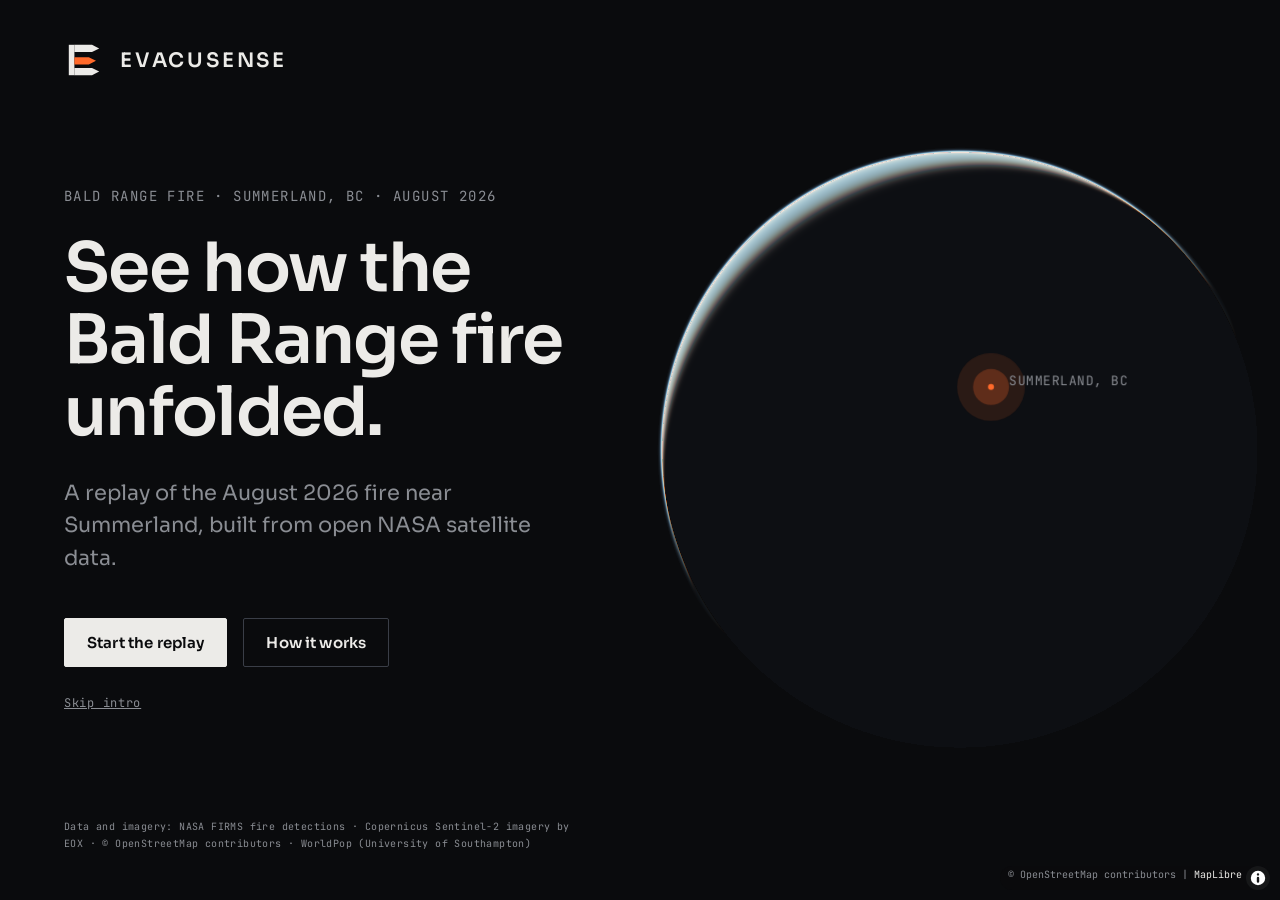
==== web/index.html @ 20f94272 "Residents range, key moments, briefing callout; briefings know the evacuation order - 03_analysis.py" ====
<!DOCTYPE html>
<html lang="en">
<head>
  <meta charset="utf-8">
  <meta name="viewport" content="width=device-width, initial-scale=1">
  <title>Evacusense: Summerland wildfire replay</title>
  <link rel="icon" type="image/svg+xml" href="img/evacusense-icon.svg">
  <meta name="theme-color" content="#0a0b0d">
  <link rel="stylesheet" href="vendor/maplibre-gl.css">
  <link rel="stylesheet" href="evacusense-theme.css">   <!-- design handoff (tokens + components) -->
  <link rel="stylesheet" href="style.css">              <!-- app layout and behaviour on top of it -->
</head>
<body class="loading landing">
  <div id="map" class="es-map"></div>

  <!-- Loading screen: shown until the map and the data are ready -->
  <div id="loading" role="status">
    <img src="img/evacusense-icon.svg" alt="" width="48" height="48">
    <p id="loading-text">Loading map and data&hellip;</p>
  </div>

  <!-- Landing: shown until you press Start or Skip intro. The globe is the map itself, on the right. -->
  <section id="landing">
    <div class="es-brand"><img src="img/evacusense-icon.svg" alt="" width="40" height="40"><span>EVACUSENSE</span></div>
    <div class="es-copy">
      <p class="es-eyebrow">Bald Range fire &middot; Summerland, BC &middot; August 2026</p>
      <h1 class="es-title">See how the Bald Range fire unfolded.</h1>
      <p class="es-lede">A replay of the August 2026 fire near Summerland, built from open NASA satellite data.</p>
      <div class="es-actions">
        <button id="start" class="es-btn" type="button" disabled>Start the replay</button>
        <button id="how-btn" class="es-btn es-btn--secondary" type="button">How it works</button>
      </div>
      <a href="#" id="skip" class="es-skip">Skip intro</a>
    </div>
    <p id="credits" class="es-credits">Data and imagery: NASA FIRMS fire detections &middot; Copernicus Sentinel-2 imagery by EOX &middot;
      &copy; OpenStreetMap contributors &middot; WorldPop (University of Southampton)</p>
  </section>

  <!-- How it works: opened from the landing page -->
  <div id="how" hidden>
    <div class="how-card es-panel" role="dialog" aria-modal="true" aria-labelledby="how-title">
      <h2 id="how-title">How it works</h2>
      <p class="es-body">Evacusense lays real satellite fire detections over the real road network, step by step (every 3 hours), and
        estimates which roads and how many residents were likely cut off from every exit.</p>
      <h3 class="es-label">Data</h3>
      <ul class="es-body">
        <li>Fire detections: NASA FIRMS (VIIRS and MODIS satellites)</li>
        <li>Satellite imagery: Copernicus Sentinel-2 cloudless, from EOX (2025 version, so it shows the land before the fire)</li>
        <li>Roads and places: OpenStreetMap</li>
        <li>Population: WorldPop 100 m grid (2025 estimate, modelled, not a census)</li>
        <li>Briefings: written by an AI model from the numbers above</li>
      </ul>
      <h3 class="es-label">How well it matches</h3>
      <p class="es-body">Checked against the official BC Wildfire Service fire perimeter: <strong>97%</strong> of detections fall inside it, and
        <strong>87%</strong> of its area has a detection within 1 km. Road closures and drive times are <em>not</em> validated.</p>
      <h3 class="es-label">Limits</h3>
      <ul class="es-body">
        <li>Satellites only see fire when they pass overhead, hours apart.</li>
        <li>&ldquo;Likely affected&rdquo; means within 100 m of a detection. It is not an official closure list.</li>
        <li>Drive times are estimated minimums (free-flow, no congestion) from sample points.</li>
        <li>The official Highway 97 closure was longer than what the map marks. No detections were found near Peachland.</li>
        <li>The AI briefings have not been reviewed by native speakers.</li>
      </ul>
      <p class="es-disclaimer"><strong>Not official guidance.</strong> This is an illustrative planning tool built from public data.
        For real evacuations follow BC Wildfire Service, EmergencyInfoBC and local evacuation orders.</p>
      <button id="how-close" class="es-btn es-btn--secondary" type="button">Close</button>
    </div>
  </div>

  <!-- Replay panel: appears once the replay starts -->
  <aside id="panel" class="es-panel es-sidebar">
    <div class="es-brand es-brand--small"><img src="img/evacusense-icon.svg" alt="" width="22" height="22"><span>EVACUSENSE</span></div>
    <p id="basemap-note" class="es-note" hidden>Satellite imagery could not load, so the Streets map is showing. Press Satellite to try again.</p>

    <div>
      <div class="es-label">Replay time &middot; Pacific</div>
      <div class="es-time-row"><span id="clock" class="es-readout">&ndash;</span><span id="clock-date" class="es-readout-date"></span></div>
    </div>

    <div class="es-controls">
      <button id="play" class="es-play" type="button" data-state="paused">Play</button>
      <div class="es-slider-wrap">
        <div id="slider-fill" class="es-slider-fill"></div>
        <input id="slider" class="es-slider-native" type="range" min="0" max="0" value="0" step="1" aria-label="Time step">
      </div>
    </div>

    <div class="es-stats">
      <div class="es-stat"><span class="es-label">Detections</span><span id="s-fires" class="es-number">&ndash;</span></div>
      <div class="es-stat"><span class="es-label" title="Road segments likely affected (estimated)">Roads</span><span class="es-number"><span id="s-roads" class="es-est">&ndash;</span></span><span class="es-est-tag">est.</span></div>
      <div class="es-stat es-stat--range"><span class="es-label">Cut off</span><span class="es-number"><span id="s-res" class="es-est">&ndash;</span></span><span class="es-est-tag">est.</span></div>
    </div>

    <p id="crosscheck-note" class="es-note" hidden></p>

    <div class="es-scroll">
      <section class="es-section">
        <div class="es-section-head" data-toggle role="button" tabindex="0" aria-expanded="true">
          <span>Key moments</span><span class="es-section-meta"><span class="es-chev">&#9652;</span></span>
        </div>
        <div class="es-section-body">
          <div id="moments-list"></div>
          <p class="es-note">Click a moment to jump the replay there.</p>
        </div>
      </section>

      <section class="es-section">
        <div class="es-section-head" data-toggle role="button" tabindex="0" aria-expanded="true">
          <span>Areas cut off</span><span class="es-section-meta"><span id="areas-count">0</span><span class="es-chev">&#9652;</span></span>
        </div>
        <div class="es-section-body">
          <div id="areas-list"></div>
        </div>
      </section>

      <section class="es-section">
        <div class="es-label es-block-label">Minimum drive to an exit</div>
        <div class="es-row"><span>Longest</span><span><span id="s-longest" class="es-est">&ndash;</span><span class="es-est-tag">est.</span></span></div>
        <div class="es-row"><span>Average</span><span><span id="s-mean" class="es-est">&ndash;</span><span class="es-est-tag">est.</span></span></div>
      </section>

      <section class="es-section is-closed">
        <div class="es-section-head" data-toggle role="button" tabindex="0" aria-expanded="false">
          <span>About these figures</span><span class="es-section-meta"><span class="es-chev">&#9662;</span></span>
        </div>
        <div class="es-section-body">
          <p class="es-note">Residents come from WorldPop 100 m gridded population (2025 estimate, approximate), with each cell&rsquo;s people
            assigned to the nearest road node; &ldquo;cut off&rdquo; means no drivable route to an exit once likely-affected roads are removed.
            Drive times are estimated minimum times (free-flow, no congestion) using OSM speed limits where tagged (about 15% of roads) and
            default speeds otherwise (from 74 sample points in Summerland). Areas are 1 km squares: &ldquo;cut off +9.4 h&rdquo; means that many hours after the first
            satellite detection, most of the area&rsquo;s residents had lost every route to an exit. Satellites only see fire when they pass over,
            and no detections were found near Peachland.</p>
        </div>
      </section>
    </div>

    <p class="es-disclaimer">Figures are estimates from public data, not an official evacuation order or guidance.
      Follow BC Wildfire Service, EmergencyInfoBC and local authorities.</p>
  </aside>

  <!-- Map legend, bottom-right -->
  <div id="legend" class="es-legend">
    <div><span class="es-swatch es-swatch--fire"></span>Fire detection</div>
    <div><span class="es-swatch es-swatch--road"></span>Affected road</div>
    <div><span class="es-swatch es-swatch--exit"></span>Exit route</div>
    <div><span class="es-swatch es-swatch--point"></span>Exit and sample points</div>
    <div class="es-legend-note">Places appear when zoomed in</div>
  </div>

  <!-- Briefing callout: pinned to Summerland on the map with a thin line -->
  <svg id="callout-line" aria-hidden="true"><line x1="0" y1="0" x2="0" y2="0"></line><circle r="4" cx="0" cy="0"></circle></svg>
  <aside id="callout" class="es-panel" aria-label="Briefing">
    <div class="callout-head">
      <span class="es-label">Briefing &middot; AI-written, not official</span>
      <span class="es-section-meta">
        <select id="lang" class="es-select" aria-label="Briefing language" disabled></select>
        <button id="callout-toggle" class="callout-toggle" type="button" aria-expanded="true" aria-label="Collapse the briefing">&#9652;</button>
      </span>
    </div>
    <div id="callout-body">
      <div id="briefing" class="es-body"><p class="es-note">No briefings found. Run data_prep/07_briefings.py (see README).</p></div>
    </div>
  </aside>

  <script src="vendor/maplibre-gl.js"></script>
  <script src="app.js"></script>
</body>
</html>
---- web/vendor/maplibre-gl.css ----
.maplibregl-map{font:12px/20px Helvetica Neue,Arial,Helvetica,sans-serif;overflow:hidden;position:relative;-webkit-tap-highlight-color:rgb(0 0 0/0)}.maplibregl-canvas{left:0;position:absolute;top:0}.maplibregl-map:fullscreen{height:100%;width:100%}.maplibregl-ctrl-group button.maplibregl-ctrl-compass{touch-action:none}.maplibregl-canvas-container.maplibregl-interactive,.maplibregl-ctrl-group button.maplibregl-ctrl-compass{cursor:grab;-webkit-user-select:none;-moz-user-select:none;user-select:none}.maplibregl-canvas-container.maplibregl-interactive.maplibregl-track-pointer{cursor:pointer}.maplibregl-canvas-container.maplibregl-interactive:active,.maplibregl-ctrl-group button.maplibregl-ctrl-compass:active{cursor:grabbing}.maplibregl-canvas-container.maplibregl-touch-zoom-rotate,.maplibregl-canvas-container.maplibregl-touch-zoom-rotate .maplibregl-canvas{touch-action:pan-x pan-y}.maplibregl-canvas-container.maplibregl-touch-drag-pan,.maplibregl-canvas-container.maplibregl-touch-drag-pan .maplibregl-canvas{touch-action:pinch-zoom}.maplibregl-canvas-container.maplibregl-touch-zoom-rotate.maplibregl-touch-drag-pan,.maplibregl-canvas-container.maplibregl-touch-zoom-rotate.maplibregl-touch-drag-pan .maplibregl-canvas{touch-action:none}.maplibregl-canvas-container.maplibregl-touch-drag-pan.maplibregl-cooperative-gestures,.maplibregl-canvas-container.maplibregl-touch-drag-pan.maplibregl-cooperative-gestures .maplibregl-canvas{touch-action:pan-x pan-y}.maplibregl-ctrl-bottom-left,.maplibregl-ctrl-bottom-right,.maplibregl-ctrl-top-left,.maplibregl-ctrl-top-right{pointer-events:none;position:absolute;z-index:2}.maplibregl-ctrl-top-left{left:0;top:0}.maplibregl-ctrl-top-right{right:0;top:0}.maplibregl-ctrl-bottom-left{bottom:0;left:0}.maplibregl-ctrl-bottom-right{bottom:0;right:0}.maplibregl-ctrl{clear:both;pointer-events:auto;transform:translate(0)}.maplibregl-ctrl-top-left .maplibregl-ctrl{float:left;margin:10px 0 0 10px}.maplibregl-ctrl-top-right .maplibregl-ctrl{float:right;margin:10px 10px 0 0}.maplibregl-ctrl-bottom-left .maplibregl-ctrl{float:left;margin:0 0 10px 10px}.maplibregl-ctrl-bottom-right .maplibregl-ctrl{float:right;margin:0 10px 10px 0}.maplibregl-ctrl-group{background:#fff;border-radius:4px}.maplibregl-ctrl-group:not(:empty){box-shadow:0 0 0 2px rgba(0,0,0,.1)}@media (forced-colors:active){.maplibregl-ctrl-group:not(:empty){box-shadow:0 0 0 2px ButtonText}}.maplibregl-ctrl-group button{background-color:transparent;border:0;box-sizing:border-box;cursor:pointer;display:block;height:29px;outline:none;padding:0;width:29px}.maplibregl-ctrl-group button+button{border-top:1px solid #ddd}.maplibregl-ctrl button .maplibregl-ctrl-icon{background-position:50%;background-repeat:no-repeat;display:block;height:100%;width:100%}@media (forced-colors:active){.maplibregl-ctrl-icon{background-color:transparent}.maplibregl-ctrl-group button+button{border-top:1px solid ButtonText}}.maplibregl-ctrl button::-moz-focus-inner{border:0;padding:0}.maplibregl-ctrl-attrib-button:focus,.maplibregl-ctrl-group button:focus{box-shadow:0 0 2px 2px #0096ff}.maplibregl-ctrl button:disabled{cursor:not-allowed}.maplibregl-ctrl button:disabled .maplibregl-ctrl-icon{opacity:.25}@media (hover:hover){.maplibregl-ctrl button:not(:disabled):hover{background-color:rgba(0,0,0,.05)}}.maplibregl-ctrl button:not(:disabled):active{background-color:rgba(0,0,0,.05)}.maplibregl-ctrl-group button:focus:focus-visible{box-shadow:0 0 2px 2px #0096ff}.maplibregl-ctrl-group button:focus:not(:focus-visible){box-shadow:none}.maplibregl-ctrl-group button:focus:first-child{border-radius:4px 4px 0 0}.maplibregl-ctrl-group button:focus:last-child{border-radius:0 0 4px 4px}.maplibregl-ctrl-group button:focus:only-child{border-radius:inherit}.maplibregl-ctrl button.maplibregl-ctrl-zoom-out .maplibregl-ctrl-icon{background-image:url("data:image/svg+xml;charset=utf-8,%3Csvg xmlns='http://www.w3.org/2000/svg' width='29' height='29' fill='%23333' viewBox='0 0 29 29'%3E%3Cpath d='M10 13c-.75 0-1.5.75-1.5 1.5S9.25 16 10 16h9c.75 0 1.5-.75 1.5-1.5S19.75 13 19 13z'/%3E%3C/svg%3E")}.maplibregl-ctrl button.maplibregl-ctrl-zoom-in .maplibregl-ctrl-icon{background-image:url("data:image/svg+xml;charset=utf-8,%3Csvg xmlns='http://www.w3.org/2000/svg' width='29' height='29' fill='%23333' viewBox='0 0 29 29'%3E%3Cpath d='M14.5 8.5c-.75 0-1.5.75-1.5 1.5v3h-3c-.75 0-1.5.75-1.5 1.5S9.25 16 10 16h3v3c0 .75.75 1.5 1.5 1.5S16 19.75 16 19v-3h3c.75 0 1.5-.75 1.5-1.5S19.75 13 19 13h-3v-3c0-.75-.75-1.5-1.5-1.5'/%3E%3C/svg%3E")}@media (forced-colors:active){.maplibregl-ctrl button.maplibregl-ctrl-zoom-out .maplibregl-ctrl-icon{background-image:url("data:image/svg+xml;charset=utf-8,%3Csvg xmlns='http://www.w3.org/2000/svg' width='29' height='29' fill='%23fff' viewBox='0 0 29 29'%3E%3Cpath d='M10 13c-.75 0-1.5.75-1.5 1.5S9.25 16 10 16h9c.75 0 1.5-.75 1.5-1.5S19.75 13 19 13z'/%3E%3C/svg%3E")}.maplibregl-ctrl button.maplibregl-ctrl-zoom-in .maplibregl-ctrl-icon{background-image:url("data:image/svg+xml;charset=utf-8,%3Csvg xmlns='http://www.w3.org/2000/svg' width='29' height='29' fill='%23fff' viewBox='0 0 29 29'%3E%3Cpath d='M14.5 8.5c-.75 0-1.5.75-1.5 1.5v3h-3c-.75 0-1.5.75-1.5 1.5S9.25 16 10 16h3v3c0 .75.75 1.5 1.5 1.5S16 19.75 16 19v-3h3c.75 0 1.5-.75 1.5-1.5S19.75 13 19 13h-3v-3c0-.75-.75-1.5-1.5-1.5'/%3E%3C/svg%3E")}}@media (forced-colors:active) and (prefers-color-scheme:light){.maplibregl-ctrl button.maplibregl-ctrl-zoom-out .maplibregl-ctrl-icon{background-image:url("data:image/svg+xml;charset=utf-8,%3Csvg xmlns='http://www.w3.org/2000/svg' width='29' height='29' viewBox='0 0 29 29'%3E%3Cpath d='M10 13c-.75 0-1.5.75-1.5 1.5S9.25 16 10 16h9c.75 0 1.5-.75 1.5-1.5S19.75 13 19 13z'/%3E%3C/svg%3E")}.maplibregl-ctrl button.maplibregl-ctrl-zoom-in .maplibregl-ctrl-icon{background-image:url("data:image/svg+xml;charset=utf-8,%3Csvg xmlns='http://www.w3.org/2000/svg' width='29' height='29' viewBox='0 0 29 29'%3E%3Cpath d='M14.5 8.5c-.75 0-1.5.75-1.5 1.5v3h-3c-.75 0-1.5.75-1.5 1.5S9.25 16 10 16h3v3c0 .75.75 1.5 1.5 1.5S16 19.75 16 19v-3h3c.75 0 1.5-.75 1.5-1.5S19.75 13 19 13h-3v-3c0-.75-.75-1.5-1.5-1.5'/%3E%3C/svg%3E")}}.maplibregl-ctrl button.maplibregl-ctrl-fullscreen .maplibregl-ctrl-icon{background-image:url("data:image/svg+xml;charset=utf-8,%3Csvg xmlns='http://www.w3.org/2000/svg' width='29' height='29' fill='%23333' viewBox='0 0 29 29'%3E%3Cpath d='M24 16v5.5c0 1.75-.75 2.5-2.5 2.5H16v-1l3-1.5-4-5.5 1-1 5.5 4 1.5-3zM6 16l1.5 3 5.5-4 1 1-4 5.5 3 1.5v1H7.5C5.75 24 5 23.25 5 21.5V16zm7-11v1l-3 1.5 4 5.5-1 1-5.5-4L6 13H5V7.5C5 5.75 5.75 5 7.5 5zm11 2.5c0-1.75-.75-2.5-2.5-2.5H16v1l3 1.5-4 5.5 1 1 5.5-4 1.5 3h1z'/%3E%3C/svg%3E")}.maplibregl-ctrl button.maplibregl-ctrl-shrink .maplibregl-ctrl-icon{background-image:url("data:image/svg+xml;charset=utf-8,%3Csvg xmlns='http://www.w3.org/2000/svg' width='29' height='29' viewBox='0 0 29 29'%3E%3Cpath d='M18.5 16c-1.75 0-2.5.75-2.5 2.5V24h1l1.5-3 5.5 4 1-1-4-5.5 3-1.5v-1zM13 18.5c0-1.75-.75-2.5-2.5-2.5H5v1l3 1.5L4 24l1 1 5.5-4 1.5 3h1zm3-8c0 1.75.75 2.5 2.5 2.5H24v-1l-3-1.5L25 5l-1-1-5.5 4L17 5h-1zM10.5 13c1.75 0 2.5-.75 2.5-2.5V5h-1l-1.5 3L5 4 4 5l4 5.5L5 12v1z'/%3E%3C/svg%3E")}@media (forced-colors:active){.maplibregl-ctrl button.maplibregl-ctrl-fullscreen .maplibregl-ctrl-icon{background-image:url("data:image/svg+xml;charset=utf-8,%3Csvg xmlns='http://www.w3.org/2000/svg' width='29' height='29' fill='%23fff' viewBox='0 0 29 29'%3E%3Cpath d='M24 16v5.5c0 1.75-.75 2.5-2.5 2.5H16v-1l3-1.5-4-5.5 1-1 5.5 4 1.5-3zM6 16l1.5 3 5.5-4 1 1-4 5.5 3 1.5v1H7.5C5.75 24 5 23.25 5 21.5V16zm7-11v1l-3 1.5 4 5.5-1 1-5.5-4L6 13H5V7.5C5 5.75 5.75 5 7.5 5zm11 2.5c0-1.75-.75-2.5-2.5-2.5H16v1l3 1.5-4 5.5 1 1 5.5-4 1.5 3h1z'/%3E%3C/svg%3E")}.maplibregl-ctrl button.maplibregl-ctrl-shrink .maplibregl-ctrl-icon{background-image:url("data:image/svg+xml;charset=utf-8,%3Csvg xmlns='http://www.w3.org/2000/svg' width='29' height='29' fill='%23fff' viewBox='0 0 29 29'%3E%3Cpath d='M18.5 16c-1.75 0-2.5.75-2.5 2.5V24h1l1.5-3 5.5 4 1-1-4-5.5 3-1.5v-1zM13 18.5c0-1.75-.75-2.5-2.5-2.5H5v1l3 1.5L4 24l1 1 5.5-4 1.5 3h1zm3-8c0 1.75.75 2.5 2.5 2.5H24v-1l-3-1.5L25 5l-1-1-5.5 4L17 5h-1zM10.5 13c1.75 0 2.5-.75 2.5-2.5V5h-1l-1.5 3L5 4 4 5l4 5.5L5 12v1z'/%3E%3C/svg%3E")}}@media (forced-colors:active) and (prefers-color-scheme:light){.maplibregl-ctrl button.maplibregl-ctrl-fullscreen .maplibregl-ctrl-icon{background-image:url("data:image/svg+xml;charset=utf-8,%3Csvg xmlns='http://www.w3.org/2000/svg' width='29' height='29' viewBox='0 0 29 29'%3E%3Cpath d='M24 16v5.5c0 1.75-.75 2.5-2.5 2.5H16v-1l3-1.5-4-5.5 1-1 5.5 4 1.5-3zM6 16l1.5 3 5.5-4 1 1-4 5.5 3 1.5v1H7.5C5.75 24 5 23.25 5 21.5V16zm7-11v1l-3 1.5 4 5.5-1 1-5.5-4L6 13H5V7.5C5 5.75 5.75 5 7.5 5zm11 2.5c0-1.75-.75-2.5-2.5-2.5H16v1l3 1.5-4 5.5 1 1 5.5-4 1.5 3h1z'/%3E%3C/svg%3E")}.maplibregl-ctrl button.maplibregl-ctrl-shrink .maplibregl-ctrl-icon{background-image:url("data:image/svg+xml;charset=utf-8,%3Csvg xmlns='http://www.w3.org/2000/svg' width='29' height='29' viewBox='0 0 29 29'%3E%3Cpath d='M18.5 16c-1.75 0-2.5.75-2.5 2.5V24h1l1.5-3 5.5 4 1-1-4-5.5 3-1.5v-1zM13 18.5c0-1.75-.75-2.5-2.5-2.5H5v1l3 1.5L4 24l1 1 5.5-4 1.5 3h1zm3-8c0 1.75.75 2.5 2.5 2.5H24v-1l-3-1.5L25 5l-1-1-5.5 4L17 5h-1zM10.5 13c1.75 0 2.5-.75 2.5-2.5V5h-1l-1.5 3L5 4 4 5l4 5.5L5 12v1z'/%3E%3C/svg%3E")}}.maplibregl-ctrl button.maplibregl-ctrl-compass .maplibregl-ctrl-icon{background-image:url("data:image/svg+xml;charset=utf-8,%3Csvg xmlns='http://www.w3.org/2000/svg' width='29' height='29' fill='%23333' viewBox='0 0 29 29'%3E%3Cpath d='m10.5 14 4-8 4 8z'/%3E%3Cpath fill='%23ccc' d='m10.5 16 4 8 4-8z'/%3E%3C/svg%3E")}@media (forced-colors:active){.maplibregl-ctrl button.maplibregl-ctrl-compass .maplibregl-ctrl-icon{background-image:url("data:image/svg+xml;charset=utf-8,%3Csvg xmlns='http://www.w3.org/2000/svg' width='29' height='29' fill='%23fff' viewBox='0 0 29 29'%3E%3Cpath d='m10.5 14 4-8 4 8z'/%3E%3Cpath fill='%23ccc' d='m10.5 16 4 8 4-8z'/%3E%3C/svg%3E")}}@media (forced-colors:active) and (prefers-color-scheme:light){.maplibregl-ctrl button.maplibregl-ctrl-compass .maplibregl-ctrl-icon{background-image:url("data:image/svg+xml;charset=utf-8,%3Csvg xmlns='http://www.w3.org/2000/svg' width='29' height='29' viewBox='0 0 29 29'%3E%3Cpath d='m10.5 14 4-8 4 8z'/%3E%3Cpath fill='%23ccc' d='m10.5 16 4 8 4-8z'/%3E%3C/svg%3E")}}.maplibregl-ctrl button.maplibregl-ctrl-globe .maplibregl-ctrl-icon{background-image:url("data:image/svg+xml;charset=utf-8,%3Csvg xmlns='http://www.w3.org/2000/svg' width='22' height='22' fill='none' stroke='%23333' viewBox='0 0 22 22'%3E%3Ccircle cx='11' cy='11' r='8.5'/%3E%3Cpath d='M17.5 11c0 4.819-3.02 8.5-6.5 8.5S4.5 15.819 4.5 11 7.52 2.5 11 2.5s6.5 3.681 6.5 8.5Z'/%3E%3Cpath d='M13.5 11c0 2.447-.331 4.64-.853 6.206-.262.785-.562 1.384-.872 1.777-.314.399-.58.517-.775.517s-.461-.118-.775-.517c-.31-.393-.61-.992-.872-1.777C8.831 15.64 8.5 13.446 8.5 11s.331-4.64.853-6.206c.262-.785.562-1.384.872-1.777.314-.399.58-.517.775-.517s.461.118.775.517c.31.393.61.992.872 1.777.522 1.565.853 3.76.853 6.206Z'/%3E%3Cpath d='M11 7.5c-1.909 0-3.622-.166-4.845-.428-.616-.132-1.08-.283-1.379-.434a1.3 1.3 0 0 1-.224-.138q.07-.058.224-.138c.299-.151.763-.302 1.379-.434C7.378 5.666 9.091 5.5 11 5.5s3.622.166 4.845.428c.616.132 1.08.283 1.379.434.105.053.177.1.224.138q-.07.058-.224.138c-.299.151-.763.302-1.379.434-1.223.262-2.936.428-4.845.428ZM4.486 6.436ZM11 16.5c-1.909 0-3.622-.166-4.845-.428-.616-.132-1.08-.283-1.379-.434a1.3 1.3 0 0 1-.224-.138 1.3 1.3 0 0 1 .224-.138c.299-.151.763-.302 1.379-.434C7.378 14.666 9.091 14.5 11 14.5s3.622.166 4.845.428c.616.132 1.08.283 1.379.434.105.053.177.1.224.138a1.3 1.3 0 0 1-.224.138c-.299.151-.763.302-1.379.434-1.223.262-2.936.428-4.845.428Zm-6.514-1.064ZM11 12.5c-2.46 0-4.672-.222-6.255-.574-.796-.177-1.406-.38-1.805-.59a1.5 1.5 0 0 1-.39-.272.3.3 0 0 1-.047-.064.3.3 0 0 1 .048-.064c.066-.073.189-.167.389-.272.399-.21 1.009-.413 1.805-.59C6.328 9.722 8.54 9.5 11 9.5s4.672.222 6.256.574c.795.177 1.405.38 1.804.59.2.105.323.2.39.272a.3.3 0 0 1 .047.064.3.3 0 0 1-.048.064 1.4 1.4 0 0 1-.389.272c-.399.21-1.009.413-1.804.59-1.584.352-3.796.574-6.256.574Zm-8.501-1.51v.002zm0 .018v.002zm17.002.002v-.002zm0-.018v-.002z'/%3E%3C/svg%3E")}.maplibregl-ctrl button.maplibregl-ctrl-globe-enabled .maplibregl-ctrl-icon{background-image:url("data:image/svg+xml;charset=utf-8,%3Csvg xmlns='http://www.w3.org/2000/svg' width='22' height='22' fill='none' stroke='%2333b5e5' viewBox='0 0 22 22'%3E%3Ccircle cx='11' cy='11' r='8.5'/%3E%3Cpath d='M17.5 11c0 4.819-3.02 8.5-6.5 8.5S4.5 15.819 4.5 11 7.52 2.5 11 2.5s6.5 3.681 6.5 8.5Z'/%3E%3Cpath d='M13.5 11c0 2.447-.331 4.64-.853 6.206-.262.785-.562 1.384-.872 1.777-.314.399-.58.517-.775.517s-.461-.118-.775-.517c-.31-.393-.61-.992-.872-1.777C8.831 15.64 8.5 13.446 8.5 11s.331-4.64.853-6.206c.262-.785.562-1.384.872-1.777.314-.399.58-.517.775-.517s.461.118.775.517c.31.393.61.992.872 1.777.522 1.565.853 3.76.853 6.206Z'/%3E%3Cpath d='M11 7.5c-1.909 0-3.622-.166-4.845-.428-.616-.132-1.08-.283-1.379-.434a1.3 1.3 0 0 1-.224-.138q.07-.058.224-.138c.299-.151.763-.302 1.379-.434C7.378 5.666 9.091 5.5 11 5.5s3.622.166 4.845.428c.616.132 1.08.283 1.379.434.105.053.177.1.224.138q-.07.058-.224.138c-.299.151-.763.302-1.379.434-1.223.262-2.936.428-4.845.428ZM4.486 6.436ZM11 16.5c-1.909 0-3.622-.166-4.845-.428-.616-.132-1.08-.283-1.379-.434a1.3 1.3 0 0 1-.224-.138 1.3 1.3 0 0 1 .224-.138c.299-.151.763-.302 1.379-.434C7.378 14.666 9.091 14.5 11 14.5s3.622.166 4.845.428c.616.132 1.08.283 1.379.434.105.053.177.1.224.138a1.3 1.3 0 0 1-.224.138c-.299.151-.763.302-1.379.434-1.223.262-2.936.428-4.845.428Zm-6.514-1.064ZM11 12.5c-2.46 0-4.672-.222-6.255-.574-.796-.177-1.406-.38-1.805-.59a1.5 1.5 0 0 1-.39-.272.3.3 0 0 1-.047-.064.3.3 0 0 1 .048-.064c.066-.073.189-.167.389-.272.399-.21 1.009-.413 1.805-.59C6.328 9.722 8.54 9.5 11 9.5s4.672.222 6.256.574c.795.177 1.405.38 1.804.59.2.105.323.2.39.272a.3.3 0 0 1 .047.064.3.3 0 0 1-.048.064 1.4 1.4 0 0 1-.389.272c-.399.21-1.009.413-1.804.59-1.584.352-3.796.574-6.256.574Zm-8.501-1.51v.002zm0 .018v.002zm17.002.002v-.002zm0-.018v-.002z'/%3E%3C/svg%3E")}.maplibregl-ctrl button.maplibregl-ctrl-terrain .maplibregl-ctrl-icon{background-image:url("data:image/svg+xml;charset=utf-8,%3Csvg xmlns='http://www.w3.org/2000/svg' width='22' height='22' fill='%23333' viewBox='0 0 22 22'%3E%3Cpath d='m1.754 13.406 4.453-4.851 3.09 3.09 3.281 3.277.969-.969-3.309-3.312 3.844-4.121 6.148 6.886h1.082v-.855l-7.207-8.07-4.84 5.187L6.169 6.57l-5.48 5.965v.871ZM.688 16.844h20.625v1.375H.688Zm0 0'/%3E%3C/svg%3E")}.maplibregl-ctrl button.maplibregl-ctrl-terrain-enabled .maplibregl-ctrl-icon{background-image:url("data:image/svg+xml;charset=utf-8,%3Csvg xmlns='http://www.w3.org/2000/svg' width='22' height='22' fill='%2333b5e5' viewBox='0 0 22 22'%3E%3Cpath d='m1.754 13.406 4.453-4.851 3.09 3.09 3.281 3.277.969-.969-3.309-3.312 3.844-4.121 6.148 6.886h1.082v-.855l-7.207-8.07-4.84 5.187L6.169 6.57l-5.48 5.965v.871ZM.688 16.844h20.625v1.375H.688Zm0 0'/%3E%3C/svg%3E")}.maplibregl-ctrl button.maplibregl-ctrl-geolocate .maplibregl-ctrl-icon{background-image:url("data:image/svg+xml;charset=utf-8,%3Csvg xmlns='http://www.w3.org/2000/svg' width='29' height='29' fill='%23333' viewBox='0 0 20 20'%3E%3Cpath d='M10 4C9 4 9 5 9 5v.1A5 5 0 0 0 5.1 9H5s-1 0-1 1 1 1 1 1h.1A5 5 0 0 0 9 14.9v.1s0 1 1 1 1-1 1-1v-.1a5 5 0 0 0 3.9-3.9h.1s1 0 1-1-1-1-1-1h-.1A5 5 0 0 0 11 5.1V5s0-1-1-1m0 2.5a3.5 3.5 0 1 1 0 7 3.5 3.5 0 1 1 0-7'/%3E%3Ccircle cx='10' cy='10' r='2'/%3E%3C/svg%3E")}.maplibregl-ctrl button.maplibregl-ctrl-geolocate:disabled .maplibregl-ctrl-icon{background-image:url("data:image/svg+xml;charset=utf-8,%3Csvg xmlns='http://www.w3.org/2000/svg' width='29' height='29' fill='%23aaa' viewBox='0 0 20 20'%3E%3Cpath d='M10 4C9 4 9 5 9 5v.1A5 5 0 0 0 5.1 9H5s-1 0-1 1 1 1 1 1h.1A5 5 0 0 0 9 14.9v.1s0 1 1 1 1-1 1-1v-.1a5 5 0 0 0 3.9-3.9h.1s1 0 1-1-1-1-1-1h-.1A5 5 0 0 0 11 5.1V5s0-1-1-1m0 2.5a3.5 3.5 0 1 1 0 7 3.5 3.5 0 1 1 0-7'/%3E%3Ccircle cx='10' cy='10' r='2'/%3E%3Cpath fill='red' d='m14 5 1 1-9 9-1-1z'/%3E%3C/svg%3E")}.maplibregl-ctrl button.maplibregl-ctrl-geolocate.maplibregl-ctrl-geolocate-active .maplibregl-ctrl-icon{background-image:url("data:image/svg+xml;charset=utf-8,%3Csvg xmlns='http://www.w3.org/2000/svg' width='29' height='29' fill='%2333b5e5' viewBox='0 0 20 20'%3E%3Cpath d='M10 4C9 4 9 5 9 5v.1A5 5 0 0 0 5.1 9H5s-1 0-1 1 1 1 1 1h.1A5 5 0 0 0 9 14.9v.1s0 1 1 1 1-1 1-1v-.1a5 5 0 0 0 3.9-3.9h.1s1 0 1-1-1-1-1-1h-.1A5 5 0 0 0 11 5.1V5s0-1-1-1m0 2.5a3.5 3.5 0 1 1 0 7 3.5 3.5 0 1 1 0-7'/%3E%3Ccircle cx='10' cy='10' r='2'/%3E%3C/svg%3E")}.maplibregl-ctrl button.maplibregl-ctrl-geolocate.maplibregl-ctrl-geolocate-active-error .maplibregl-ctrl-icon{background-image:url("data:image/svg+xml;charset=utf-8,%3Csvg xmlns='http://www.w3.org/2000/svg' width='29' height='29' fill='%23e58978' viewBox='0 0 20 20'%3E%3Cpath d='M10 4C9 4 9 5 9 5v.1A5 5 0 0 0 5.1 9H5s-1 0-1 1 1 1 1 1h.1A5 5 0 0 0 9 14.9v.1s0 1 1 1 1-1 1-1v-.1a5 5 0 0 0 3.9-3.9h.1s1 0 1-1-1-1-1-1h-.1A5 5 0 0 0 11 5.1V5s0-1-1-1m0 2.5a3.5 3.5 0 1 1 0 7 3.5 3.5 0 1 1 0-7'/%3E%3Ccircle cx='10' cy='10' r='2'/%3E%3C/svg%3E")}.maplibregl-ctrl button.maplibregl-ctrl-geolocate.maplibregl-ctrl-geolocate-background .maplibregl-ctrl-icon{background-image:url("data:image/svg+xml;charset=utf-8,%3Csvg xmlns='http://www.w3.org/2000/svg' width='29' height='29' fill='%2333b5e5' viewBox='0 0 20 20'%3E%3Cpath d='M10 4C9 4 9 5 9 5v.1A5 5 0 0 0 5.1 9H5s-1 0-1 1 1 1 1 1h.1A5 5 0 0 0 9 14.9v.1s0 1 1 1 1-1 1-1v-.1a5 5 0 0 0 3.9-3.9h.1s1 0 1-1-1-1-1-1h-.1A5 5 0 0 0 11 5.1V5s0-1-1-1m0 2.5a3.5 3.5 0 1 1 0 7 3.5 3.5 0 1 1 0-7'/%3E%3C/svg%3E")}.maplibregl-ctrl button.maplibregl-ctrl-geolocate.maplibregl-ctrl-geolocate-background-error .maplibregl-ctrl-icon{background-image:url("data:image/svg+xml;charset=utf-8,%3Csvg xmlns='http://www.w3.org/2000/svg' width='29' height='29' fill='%23e54e33' viewBox='0 0 20 20'%3E%3Cpath d='M10 4C9 4 9 5 9 5v.1A5 5 0 0 0 5.1 9H5s-1 0-1 1 1 1 1 1h.1A5 5 0 0 0 9 14.9v.1s0 1 1 1 1-1 1-1v-.1a5 5 0 0 0 3.9-3.9h.1s1 0 1-1-1-1-1-1h-.1A5 5 0 0 0 11 5.1V5s0-1-1-1m0 2.5a3.5 3.5 0 1 1 0 7 3.5 3.5 0 1 1 0-7'/%3E%3C/svg%3E")}.maplibregl-ctrl button.maplibregl-ctrl-geolocate.maplibregl-ctrl-geolocate-waiting .maplibregl-ctrl-icon{animation:maplibregl-spin 2s linear infinite}@media (forced-colors:active){.maplibregl-ctrl button.maplibregl-ctrl-geolocate .maplibregl-ctrl-icon{background-image:url("data:image/svg+xml;charset=utf-8,%3Csvg xmlns='http://www.w3.org/2000/svg' width='29' height='29' fill='%23fff' viewBox='0 0 20 20'%3E%3Cpath d='M10 4C9 4 9 5 9 5v.1A5 5 0 0 0 5.1 9H5s-1 0-1 1 1 1 1 1h.1A5 5 0 0 0 9 14.9v.1s0 1 1 1 1-1 1-1v-.1a5 5 0 0 0 3.9-3.9h.1s1 0 1-1-1-1-1-1h-.1A5 5 0 0 0 11 5.1V5s0-1-1-1m0 2.5a3.5 3.5 0 1 1 0 7 3.5 3.5 0 1 1 0-7'/%3E%3Ccircle cx='10' cy='10' r='2'/%3E%3C/svg%3E")}.maplibregl-ctrl button.maplibregl-ctrl-geolocate:disabled .maplibregl-ctrl-icon{background-image:url("data:image/svg+xml;charset=utf-8,%3Csvg xmlns='http://www.w3.org/2000/svg' width='29' height='29' fill='%23999' viewBox='0 0 20 20'%3E%3Cpath d='M10 4C9 4 9 5 9 5v.1A5 5 0 0 0 5.1 9H5s-1 0-1 1 1 1 1 1h.1A5 5 0 0 0 9 14.9v.1s0 1 1 1 1-1 1-1v-.1a5 5 0 0 0 3.9-3.9h.1s1 0 1-1-1-1-1-1h-.1A5 5 0 0 0 11 5.1V5s0-1-1-1m0 2.5a3.5 3.5 0 1 1 0 7 3.5 3.5 0 1 1 0-7'/%3E%3Ccircle cx='10' cy='10' r='2'/%3E%3Cpath fill='red' d='m14 5 1 1-9 9-1-1z'/%3E%3C/svg%3E")}.maplibregl-ctrl button.maplibregl-ctrl-geolocate.maplibregl-ctrl-geolocate-active .maplibregl-ctrl-icon{background-image:url("data:image/svg+xml;charset=utf-8,%3Csvg xmlns='http://www.w3.org/2000/svg' width='29' height='29' fill='%2333b5e5' viewBox='0 0 20 20'%3E%3Cpath d='M10 4C9 4 9 5 9 5v.1A5 5 0 0 0 5.1 9H5s-1 0-1 1 1 1 1 1h.1A5 5 0 0 0 9 14.9v.1s0 1 1 1 1-1 1-1v-.1a5 5 0 0 0 3.9-3.9h.1s1 0 1-1-1-1-1-1h-.1A5 5 0 0 0 11 5.1V5s0-1-1-1m0 2.5a3.5 3.5 0 1 1 0 7 3.5 3.5 0 1 1 0-7'/%3E%3Ccircle cx='10' cy='10' r='2'/%3E%3C/svg%3E")}.maplibregl-ctrl button.maplibregl-ctrl-geolocate.maplibregl-ctrl-geolocate-active-error .maplibregl-ctrl-icon{background-image:url("data:image/svg+xml;charset=utf-8,%3Csvg xmlns='http://www.w3.org/2000/svg' width='29' height='29' fill='%23e58978' viewBox='0 0 20 20'%3E%3Cpath d='M10 4C9 4 9 5 9 5v.1A5 5 0 0 0 5.1 9H5s-1 0-1 1 1 1 1 1h.1A5 5 0 0 0 9 14.9v.1s0 1 1 1 1-1 1-1v-.1a5 5 0 0 0 3.9-3.9h.1s1 0 1-1-1-1-1-1h-.1A5 5 0 0 0 11 5.1V5s0-1-1-1m0 2.5a3.5 3.5 0 1 1 0 7 3.5 3.5 0 1 1 0-7'/%3E%3Ccircle cx='10' cy='10' r='2'/%3E%3C/svg%3E")}.maplibregl-ctrl button.maplibregl-ctrl-geolocate.maplibregl-ctrl-geolocate-background .maplibregl-ctrl-icon{background-image:url("data:image/svg+xml;charset=utf-8,%3Csvg xmlns='http://www.w3.org/2000/svg' width='29' height='29' fill='%2333b5e5' viewBox='0 0 20 20'%3E%3Cpath d='M10 4C9 4 9 5 9 5v.1A5 5 0 0 0 5.1 9H5s-1 0-1 1 1 1 1 1h.1A5 5 0 0 0 9 14.9v.1s0 1 1 1 1-1 1-1v-.1a5 5 0 0 0 3.9-3.9h.1s1 0 1-1-1-1-1-1h-.1A5 5 0 0 0 11 5.1V5s0-1-1-1m0 2.5a3.5 3.5 0 1 1 0 7 3.5 3.5 0 1 1 0-7'/%3E%3C/svg%3E")}.maplibregl-ctrl button.maplibregl-ctrl-geolocate.maplibregl-ctrl-geolocate-background-error .maplibregl-ctrl-icon{background-image:url("data:image/svg+xml;charset=utf-8,%3Csvg xmlns='http://www.w3.org/2000/svg' width='29' height='29' fill='%23e54e33' viewBox='0 0 20 20'%3E%3Cpath d='M10 4C9 4 9 5 9 5v.1A5 5 0 0 0 5.1 9H5s-1 0-1 1 1 1 1 1h.1A5 5 0 0 0 9 14.9v.1s0 1 1 1 1-1 1-1v-.1a5 5 0 0 0 3.9-3.9h.1s1 0 1-1-1-1-1-1h-.1A5 5 0 0 0 11 5.1V5s0-1-1-1m0 2.5a3.5 3.5 0 1 1 0 7 3.5 3.5 0 1 1 0-7'/%3E%3C/svg%3E")}}@media (forced-colors:active) and (prefers-color-scheme:light){.maplibregl-ctrl button.maplibregl-ctrl-geolocate .maplibregl-ctrl-icon{background-image:url("data:image/svg+xml;charset=utf-8,%3Csvg xmlns='http://www.w3.org/2000/svg' width='29' height='29' viewBox='0 0 20 20'%3E%3Cpath d='M10 4C9 4 9 5 9 5v.1A5 5 0 0 0 5.1 9H5s-1 0-1 1 1 1 1 1h.1A5 5 0 0 0 9 14.9v.1s0 1 1 1 1-1 1-1v-.1a5 5 0 0 0 3.9-3.9h.1s1 0 1-1-1-1-1-1h-.1A5 5 0 0 0 11 5.1V5s0-1-1-1m0 2.5a3.5 3.5 0 1 1 0 7 3.5 3.5 0 1 1 0-7'/%3E%3Ccircle cx='10' cy='10' r='2'/%3E%3C/svg%3E")}.maplibregl-ctrl button.maplibregl-ctrl-geolocate:disabled .maplibregl-ctrl-icon{background-image:url("data:image/svg+xml;charset=utf-8,%3Csvg xmlns='http://www.w3.org/2000/svg' width='29' height='29' fill='%23666' viewBox='0 0 20 20'%3E%3Cpath d='M10 4C9 4 9 5 9 5v.1A5 5 0 0 0 5.1 9H5s-1 0-1 1 1 1 1 1h.1A5 5 0 0 0 9 14.9v.1s0 1 1 1 1-1 1-1v-.1a5 5 0 0 0 3.9-3.9h.1s1 0 1-1-1-1-1-1h-.1A5 5 0 0 0 11 5.1V5s0-1-1-1m0 2.5a3.5 3.5 0 1 1 0 7 3.5 3.5 0 1 1 0-7'/%3E%3Ccircle cx='10' cy='10' r='2'/%3E%3Cpath fill='red' d='m14 5 1 1-9 9-1-1z'/%3E%3C/svg%3E")}}@keyframes maplibregl-spin{0%{transform:rotate(0deg)}to{transform:rotate(1turn)}}a.maplibregl-ctrl-logo{background-image:url("data:image/svg+xml;charset=utf-8,%3Csvg xmlns='http://www.w3.org/2000/svg' width='88' height='23' fill='none'%3E%3Cpath fill='%23000' fill-opacity='.4' fill-rule='evenodd' d='M17.408 16.796h-1.827l2.501-12.095h.198l3.324 6.533.988 2.19.988-2.19 3.258-6.533h.181l2.6 12.095h-1.81l-1.218-5.644-.362-1.71-.658 1.71-2.929 5.644h-.098l-2.914-5.644-.757-1.71-.345 1.71zm1.958-3.42-.726 3.663a1.255 1.255 0 0 1-1.232 1.011h-1.827a1.255 1.255 0 0 1-1.229-1.509l2.501-12.095a1.255 1.255 0 0 1 1.23-1.001h.197a1.25 1.25 0 0 1 1.12.685l3.19 6.273 3.125-6.263a1.25 1.25 0 0 1 1.123-.695h.181a1.255 1.255 0 0 1 1.227.991l1.443 6.71a5 5 0 0 1 .314-.787l.009-.016a4.6 4.6 0 0 1 1.777-1.887c.782-.46 1.668-.667 2.611-.667a4.6 4.6 0 0 1 1.7.32l.306.134c.21-.16.474-.256.759-.256h1.694a1.255 1.255 0 0 1 1.212.925 1.255 1.255 0 0 1 1.212-.925h1.711c.284 0 .545.094.755.252.613-.3 1.312-.45 2.075-.45 1.356 0 2.557.445 3.482 1.4q.47.48.763 1.064V4.701a1.255 1.255 0 0 1 1.255-1.255h1.86A1.255 1.255 0 0 1 54.44 4.7v9.194h2.217c.19 0 .37.043.532.118v-4.77c0-.356.147-.678.385-.906a2.42 2.42 0 0 1-.682-1.71c0-.665.267-1.253.735-1.7a2.45 2.45 0 0 1 1.722-.674 2.43 2.43 0 0 1 1.705.675q.318.302.504.683V4.7a1.255 1.255 0 0 1 1.255-1.255h1.744A1.255 1.255 0 0 1 65.812 4.7v3.335a4.8 4.8 0 0 1 1.526-.246c.938 0 1.817.214 2.59.69a4.47 4.47 0 0 1 1.67 1.743v-.98a1.255 1.255 0 0 1 1.256-1.256h1.777c.233 0 .451.064.639.174a3.4 3.4 0 0 1 1.567-.372c.346 0 .861.02 1.285.232a1.25 1.25 0 0 1 .689 1.004 4.7 4.7 0 0 1 .853-.588c.795-.44 1.675-.647 2.61-.647 1.385 0 2.65.39 3.525 1.396.836.938 1.168 2.173 1.168 3.528q-.001.515-.056 1.051a1.255 1.255 0 0 1-.947 1.09l.408.952a1.255 1.255 0 0 1-.477 1.552c-.418.268-.92.463-1.458.612-.613.171-1.304.244-2.049.244-1.06 0-2.043-.207-2.886-.698l-.015-.008c-.798-.48-1.419-1.135-1.818-1.963l-.004-.008a5.8 5.8 0 0 1-.548-2.512q0-.429.053-.843a1.3 1.3 0 0 1-.333-.086l-.166-.004c-.223 0-.426.062-.643.228-.03.024-.142.139-.142.59v3.883a1.255 1.255 0 0 1-1.256 1.256h-1.777a1.255 1.255 0 0 1-1.256-1.256V15.69l-.032.057a4.8 4.8 0 0 1-1.86 1.833 5.04 5.04 0 0 1-2.484.634 4.5 4.5 0 0 1-1.935-.424 1.25 1.25 0 0 1-.764.258h-1.71a1.255 1.255 0 0 1-1.256-1.255V7.687a2.4 2.4 0 0 1-.428.625c.253.23.412.561.412.93v7.553a1.255 1.255 0 0 1-1.256 1.255h-1.843a1.25 1.25 0 0 1-.894-.373c-.228.23-.544.373-.894.373H51.32a1.255 1.255 0 0 1-1.256-1.255v-1.251l-.061.117a4.7 4.7 0 0 1-1.782 1.884 4.77 4.77 0 0 1-2.485.67 5.6 5.6 0 0 1-1.485-.188l.009 2.764a1.255 1.255 0 0 1-1.255 1.259h-1.729a1.255 1.255 0 0 1-1.255-1.255v-3.537a1.255 1.255 0 0 1-1.167.793h-1.679a1.25 1.25 0 0 1-.77-.263 4.5 4.5 0 0 1-1.945.429c-.885 0-1.724-.21-2.495-.632l-.017-.01a5 5 0 0 1-1.081-.836 1.255 1.255 0 0 1-1.254 1.312h-1.81a1.255 1.255 0 0 1-1.228-.99l-.782-3.625-2.044 3.939a1.25 1.25 0 0 1-1.115.676h-.098a1.25 1.25 0 0 1-1.116-.68l-2.061-3.994zM35.92 16.63l.207-.114.223-.15q.493-.356.735-.785l.061-.118.033 1.332h1.678V9.242h-1.694l-.033 1.267q-.133-.329-.526-.658l-.032-.028a3.2 3.2 0 0 0-.668-.428l-.27-.12a3.3 3.3 0 0 0-1.235-.23q-1.136-.001-1.974.493a3.36 3.36 0 0 0-1.3 1.382q-.445.89-.444 2.074 0 1.2.51 2.107a3.8 3.8 0 0 0 1.382 1.381 3.9 3.9 0 0 0 1.893.477q.795 0 1.455-.33zm-2.789-5.38q-.576.675-.575 1.762 0 1.102.559 1.794.576.675 1.645.675a2.25 2.25 0 0 0 .934-.19 2.2 2.2 0 0 0 .468-.29l.178-.161a2.2 2.2 0 0 0 .397-.561q.244-.5.244-1.15v-.115q0-.708-.296-1.267l-.043-.077a2.2 2.2 0 0 0-.633-.709l-.13-.086-.047-.028a2.1 2.1 0 0 0-1.073-.285q-1.052 0-1.629.692zm2.316 2.706c.163-.17.28-.407.28-.83v-.114c0-.292-.06-.508-.15-.68a.96.96 0 0 0-.353-.389.85.85 0 0 0-.464-.127c-.4 0-.56.114-.664.239l-.01.012c-.148.174-.275.45-.275.945 0 .506.122.801.27.99.097.11.266.224.68.224.303 0 .504-.09.687-.269zm7.545 1.705a2.6 2.6 0 0 0 .331.423q.319.33.755.548l.173.074q.65.255 1.49.255 1.02 0 1.844-.493a3.45 3.45 0 0 0 1.316-1.4q.493-.904.493-2.089 0-1.909-.988-2.913-.988-1.02-2.584-1.02-.898 0-1.575.347a3 3 0 0 0-.415.262l-.199.166a3.4 3.4 0 0 0-.64.82V9.242h-1.712v11.553h1.729l-.017-5.134zm.53-1.138q.206.29.48.5l.155.11.053.034q.51.296 1.119.297 1.07 0 1.645-.675.577-.69.576-1.762 0-1.119-.576-1.777-.558-.675-1.645-.675-.435 0-.835.16a2 2 0 0 0-.284.136 2 2 0 0 0-.363.254 2.2 2.2 0 0 0-.46.569l-.082.162a2.6 2.6 0 0 0-.213 1.072v.115q0 .707.296 1.267l.135.211zm.964-.818a1.1 1.1 0 0 0 .367.385.94.94 0 0 0 .476.118c.423 0 .59-.117.687-.23.159-.194.28-.478.28-.95 0-.53-.133-.8-.266-.952l-.021-.025c-.078-.094-.231-.221-.68-.221a1 1 0 0 0-.503.135l-.012.007a.86.86 0 0 0-.335.343c-.073.133-.132.324-.132.614v.115a1.4 1.4 0 0 0 .14.66zm15.7-6.222q.347-.346.346-.856a1.05 1.05 0 0 0-.345-.79 1.18 1.18 0 0 0-.84-.329q-.51 0-.855.33a1.05 1.05 0 0 0-.346.79q0 .51.346.855.345.346.856.346.51 0 .839-.346zm4.337 9.314.033-1.332q.191.403.59.747l.098.081a4 4 0 0 0 .316.224l.223.122a3.2 3.2 0 0 0 1.44.322 3.8 3.8 0 0 0 1.875-.477 3.5 3.5 0 0 0 1.382-1.366q.527-.89.526-2.09 0-1.184-.444-2.073a3.24 3.24 0 0 0-1.283-1.399q-.823-.51-1.942-.51a3.5 3.5 0 0 0-1.527.344l-.086.043-.165.09a3 3 0 0 0-.33.214q-.432.315-.656.707a2 2 0 0 0-.099.198l.082-1.283V4.701h-1.744v12.095zm.473-2.509a2.5 2.5 0 0 0 .566.7q.117.098.245.18l.144.08a2.1 2.1 0 0 0 .975.232q1.07 0 1.645-.675.576-.69.576-1.778 0-1.102-.576-1.777-.56-.691-1.645-.692a2.2 2.2 0 0 0-1.015.235q-.22.113-.415.282l-.15.142a2.1 2.1 0 0 0-.42.594q-.223.479-.223 1.1v.115q0 .705.293 1.26zm2.616-.293c.157-.191.28-.479.28-.967 0-.51-.13-.79-.276-.961l-.021-.026c-.082-.1-.232-.225-.67-.225a.87.87 0 0 0-.681.279l-.012.011c-.154.155-.274.38-.274.807v.115c0 .285.057.499.144.669a1.1 1.1 0 0 0 .367.405c.137.082.28.123.455.123.423 0 .59-.118.686-.23zm8.266-3.013q.345-.13.724-.14l.069-.002q.493 0 .642.099l.247-1.794q-.196-.099-.717-.099a2.3 2.3 0 0 0-.545.063 2 2 0 0 0-.411.148 2.2 2.2 0 0 0-.4.249 2.5 2.5 0 0 0-.485.499 2.7 2.7 0 0 0-.32.581l-.05.137v-1.48h-1.778v7.553h1.777v-3.884q0-.546.159-.943a1.5 1.5 0 0 1 .466-.636 2.5 2.5 0 0 1 .399-.253 2 2 0 0 1 .224-.099zm9.784 2.656.05-.922q0-1.743-.856-2.698-.838-.97-2.584-.97-1.119-.001-2.007.493a3.46 3.46 0 0 0-1.4 1.382q-.493.906-.493 2.106 0 1.07.428 1.975.428.89 1.332 1.432.906.526 2.255.526.973 0 1.668-.185l.044-.012.135-.04q.613-.184.984-.421l-.542-1.267q-.3.162-.642.274l-.297.087q-.51.131-1.3.131-.954 0-1.497-.444a1.6 1.6 0 0 1-.192-.193q-.366-.44-.512-1.234l-.004-.021zm-5.427-1.256-.003.022h3.752v-.138q-.011-.727-.288-1.118a1 1 0 0 0-.156-.176q-.46-.428-1.316-.428-.986 0-1.494.604-.379.45-.494 1.234zm-27.053 2.77V4.7h-1.86v12.095h5.333V15.15zm7.103-5.908v7.553h-1.843V9.242h1.843z'/%3E%3Cpath fill='%23fff' d='m19.63 11.151-.757-1.71-.345 1.71-1.12 5.644h-1.827L18.083 4.7h.197l3.325 6.533.988 2.19.988-2.19L26.839 4.7h.181l2.6 12.095h-1.81l-1.218-5.644-.362-1.71-.658 1.71-2.93 5.644h-.098l-2.913-5.644zm14.836 5.81q-1.02 0-1.893-.478a3.8 3.8 0 0 1-1.381-1.382q-.51-.906-.51-2.106 0-1.185.444-2.074a3.36 3.36 0 0 1 1.3-1.382q.839-.494 1.974-.494a3.3 3.3 0 0 1 1.234.231 3.3 3.3 0 0 1 .97.575q.396.33.527.659l.033-1.267h1.694v7.553H37.18l-.033-1.332q-.279.593-1.02 1.053a3.17 3.17 0 0 1-1.662.444zm.296-1.482q.938 0 1.58-.642.642-.66.642-1.711v-.115q0-.708-.296-1.267a2.2 2.2 0 0 0-.807-.872 2.1 2.1 0 0 0-1.119-.313q-1.053 0-1.629.692-.575.675-.575 1.76 0 1.103.559 1.795.577.675 1.645.675zm6.521-6.237h1.711v1.4q.906-1.597 2.83-1.597 1.596 0 2.584 1.02.988 1.005.988 2.914 0 1.185-.493 2.09a3.46 3.46 0 0 1-1.316 1.399 3.5 3.5 0 0 1-1.844.493q-.954 0-1.662-.329a2.67 2.67 0 0 1-1.086-.97l.017 5.134h-1.728zm4.048 6.22q1.07 0 1.645-.674.577-.69.576-1.762 0-1.119-.576-1.777-.558-.675-1.645-.675-.592 0-1.12.296-.51.28-.822.823-.296.527-.296 1.234v.115q0 .708.296 1.267.313.543.823.855.51.296 1.119.297z'/%3E%3Cpath fill='%23e1e3e9' d='M51.325 4.7h1.86v10.45h3.473v1.646h-5.333zm7.12 4.542h1.843v7.553h-1.843zm.905-1.415a1.16 1.16 0 0 1-.856-.346 1.17 1.17 0 0 1-.346-.856 1.05 1.05 0 0 1 .346-.79q.346-.329.856-.329.494 0 .839.33a1.05 1.05 0 0 1 .345.79 1.16 1.16 0 0 1-.345.855q-.33.346-.84.346zm7.875 9.133a3.17 3.17 0 0 1-1.662-.444q-.723-.46-1.004-1.053l-.033 1.332h-1.71V4.701h1.743v4.657l-.082 1.283q.279-.658 1.086-1.119a3.5 3.5 0 0 1 1.778-.477q1.119 0 1.942.51a3.24 3.24 0 0 1 1.283 1.4q.445.888.444 2.072 0 1.201-.526 2.09a3.5 3.5 0 0 1-1.382 1.366 3.8 3.8 0 0 1-1.876.477zm-.296-1.481q1.069 0 1.645-.675.577-.69.577-1.778 0-1.102-.577-1.776-.56-.691-1.645-.692a2.12 2.12 0 0 0-1.58.659q-.642.641-.642 1.694v.115q0 .71.296 1.267a2.4 2.4 0 0 0 .807.872 2.1 2.1 0 0 0 1.119.313zm5.927-6.237h1.777v1.481q.263-.757.856-1.217a2.14 2.14 0 0 1 1.349-.46q.527 0 .724.098l-.247 1.794q-.149-.099-.642-.099-.774 0-1.416.494-.626.493-.626 1.58v3.883h-1.777V9.242zm9.534 7.718q-1.35 0-2.255-.526-.904-.543-1.332-1.432a4.6 4.6 0 0 1-.428-1.975q0-1.2.493-2.106a3.46 3.46 0 0 1 1.4-1.382q.889-.495 2.007-.494 1.744 0 2.584.97.855.956.856 2.7 0 .444-.05.92h-5.43q.18 1.005.708 1.45.542.443 1.497.443.79 0 1.3-.131a4 4 0 0 0 .938-.362l.542 1.267q-.411.263-1.119.46-.708.198-1.711.197zm1.596-4.558q.016-1.02-.444-1.432-.46-.428-1.316-.428-1.728 0-1.991 1.86z'/%3E%3Cpath d='M5.074 15.948a.484.657 0 0 0-.486.659v1.84a.484.657 0 0 0 .486.659h4.101a.484.657 0 0 0 .486-.659v-1.84a.484.657 0 0 0-.486-.659zm3.56 1.16H5.617v.838h3.017z' style='fill:%23fff;fill-rule:evenodd;stroke-width:1.03600001'/%3E%3Cg style='stroke-width:1.12603545'%3E%3Cpath d='M-9.408-1.416c-3.833-.025-7.056 2.912-7.08 6.615-.02 3.08 1.653 4.832 3.107 6.268.903.892 1.721 1.74 2.32 2.902l-.525-.004c-.543-.003-.992.304-1.24.639a1.87 1.87 0 0 0-.362 1.121l-.011 1.877c-.003.402.104.787.347 1.125.244.338.688.653 1.23.656l4.142.028c.542.003.99-.306 1.238-.641a1.87 1.87 0 0 0 .363-1.121l.012-1.875a1.87 1.87 0 0 0-.348-1.127c-.243-.338-.688-.653-1.23-.656l-.518-.004c.597-1.145 1.425-1.983 2.348-2.87 1.473-1.414 3.18-3.149 3.2-6.226-.016-3.59-2.923-6.684-6.993-6.707m-.006 1.1v.002c3.274.02 5.92 2.532 5.9 5.6-.017 2.706-1.39 4.026-2.863 5.44-1.034.994-2.118 2.033-2.814 3.633-.018.041-.052.055-.075.065q-.013.004-.02.01a.34.34 0 0 1-.226.084.34.34 0 0 1-.224-.086l-.092-.077c-.699-1.615-1.768-2.669-2.781-3.67-1.454-1.435-2.797-2.762-2.78-5.478.02-3.067 2.7-5.545 5.975-5.523m-.02 2.826c-1.62-.01-2.944 1.315-2.955 2.96-.01 1.646 1.295 2.988 2.916 2.999h.002c1.621.01 2.943-1.316 2.953-2.961.011-1.646-1.294-2.988-2.916-2.998m-.005 1.1c1.017.006 1.829.83 1.822 1.89s-.83 1.874-1.848 1.867c-1.018-.006-1.829-.83-1.822-1.89s.83-1.874 1.848-1.868m-2.155 11.857 4.14.025c.271.002.49.305.487.676l-.013 1.875c-.003.37-.224.67-.495.668l-4.14-.025c-.27-.002-.487-.306-.485-.676l.012-1.875c.003-.37.224-.67.494-.668' style='color:%23000;font-style:normal;font-variant:normal;font-weight:400;font-stretch:normal;font-size:medium;line-height:normal;font-family:sans-serif;font-variant-ligatures:normal;font-variant-position:normal;font-variant-caps:normal;font-variant-numeric:normal;font-variant-alternates:normal;font-feature-settings:normal;text-indent:0;text-align:start;text-decoration:none;text-decoration-line:none;text-decoration-style:solid;text-decoration-color:%23000;letter-spacing:normal;word-spacing:normal;text-transform:none;writing-mode:lr-tb;direction:ltr;text-orientation:mixed;dominant-baseline:auto;baseline-shift:baseline;text-anchor:start;white-space:normal;shape-padding:0;clip-rule:evenodd;display:inline;overflow:visible;visibility:visible;opacity:1;isolation:auto;mix-blend-mode:normal;color-interpolation:sRGB;color-interpolation-filters:linearRGB;solid-color:%23000;solid-opacity:1;vector-effect:none;fill:%23000;fill-opacity:.4;fill-rule:evenodd;stroke:none;stroke-width:2.47727823;stroke-linecap:butt;stroke-linejoin:miter;stroke-miterlimit:4;stroke-dasharray:none;stroke-dashoffset:0;stroke-opacity:1;color-rendering:auto;image-rendering:auto;shape-rendering:auto;text-rendering:auto' transform='translate(15.553 2.85)scale(.88807)'/%3E%3Cpath d='M-9.415-.316C-12.69-.338-15.37 2.14-15.39 5.207c-.017 2.716 1.326 4.041 2.78 5.477 1.013 1 2.081 2.055 2.78 3.67l.092.076a.34.34 0 0 0 .225.086.34.34 0 0 0 .227-.083l.019-.01c.022-.009.057-.024.074-.064.697-1.6 1.78-2.64 2.814-3.634 1.473-1.414 2.847-2.733 2.864-5.44.02-3.067-2.627-5.58-5.901-5.601m-.057 8.784c1.621.011 2.944-1.315 2.955-2.96.01-1.646-1.295-2.988-2.916-2.999-1.622-.01-2.945 1.315-2.955 2.96s1.295 2.989 2.916 3' style='clip-rule:evenodd;fill:%23e1e3e9;fill-opacity:1;fill-rule:evenodd;stroke:none;stroke-width:2.47727823;stroke-miterlimit:4;stroke-dasharray:none;stroke-opacity:.4' transform='translate(15.553 2.85)scale(.88807)'/%3E%3Cpath d='M-11.594 15.465c-.27-.002-.492.297-.494.668l-.012 1.876c-.003.371.214.673.485.675l4.14.027c.271.002.492-.298.495-.668l.012-1.877c.003-.37-.215-.672-.485-.674z' style='clip-rule:evenodd;fill:%23fff;fill-opacity:1;fill-rule:evenodd;stroke:none;stroke-width:2.47727823;stroke-miterlimit:4;stroke-dasharray:none;stroke-opacity:.4' transform='translate(15.553 2.85)scale(.88807)'/%3E%3C/g%3E%3C/svg%3E");background-repeat:no-repeat;cursor:pointer;display:block;height:23px;margin:0 0 -4px -4px;overflow:hidden;width:88px}a.maplibregl-ctrl-logo.maplibregl-compact{width:14px}@media (forced-colors:active){a.maplibregl-ctrl-logo{background-color:transparent;background-image:url("data:image/svg+xml;charset=utf-8,%3Csvg xmlns='http://www.w3.org/2000/svg' width='88' height='23' fill='none'%3E%3Cpath fill='%23000' fill-opacity='.4' fill-rule='evenodd' d='M17.408 16.796h-1.827l2.501-12.095h.198l3.324 6.533.988 2.19.988-2.19 3.258-6.533h.181l2.6 12.095h-1.81l-1.218-5.644-.362-1.71-.658 1.71-2.929 5.644h-.098l-2.914-5.644-.757-1.71-.345 1.71zm1.958-3.42-.726 3.663a1.255 1.255 0 0 1-1.232 1.011h-1.827a1.255 1.255 0 0 1-1.229-1.509l2.501-12.095a1.255 1.255 0 0 1 1.23-1.001h.197a1.25 1.25 0 0 1 1.12.685l3.19 6.273 3.125-6.263a1.25 1.25 0 0 1 1.123-.695h.181a1.255 1.255 0 0 1 1.227.991l1.443 6.71a5 5 0 0 1 .314-.787l.009-.016a4.6 4.6 0 0 1 1.777-1.887c.782-.46 1.668-.667 2.611-.667a4.6 4.6 0 0 1 1.7.32l.306.134c.21-.16.474-.256.759-.256h1.694a1.255 1.255 0 0 1 1.212.925 1.255 1.255 0 0 1 1.212-.925h1.711c.284 0 .545.094.755.252.613-.3 1.312-.45 2.075-.45 1.356 0 2.557.445 3.482 1.4q.47.48.763 1.064V4.701a1.255 1.255 0 0 1 1.255-1.255h1.86A1.255 1.255 0 0 1 54.44 4.7v9.194h2.217c.19 0 .37.043.532.118v-4.77c0-.356.147-.678.385-.906a2.42 2.42 0 0 1-.682-1.71c0-.665.267-1.253.735-1.7a2.45 2.45 0 0 1 1.722-.674 2.43 2.43 0 0 1 1.705.675q.318.302.504.683V4.7a1.255 1.255 0 0 1 1.255-1.255h1.744A1.255 1.255 0 0 1 65.812 4.7v3.335a4.8 4.8 0 0 1 1.526-.246c.938 0 1.817.214 2.59.69a4.47 4.47 0 0 1 1.67 1.743v-.98a1.255 1.255 0 0 1 1.256-1.256h1.777c.233 0 .451.064.639.174a3.4 3.4 0 0 1 1.567-.372c.346 0 .861.02 1.285.232a1.25 1.25 0 0 1 .689 1.004 4.7 4.7 0 0 1 .853-.588c.795-.44 1.675-.647 2.61-.647 1.385 0 2.65.39 3.525 1.396.836.938 1.168 2.173 1.168 3.528q-.001.515-.056 1.051a1.255 1.255 0 0 1-.947 1.09l.408.952a1.255 1.255 0 0 1-.477 1.552c-.418.268-.92.463-1.458.612-.613.171-1.304.244-2.049.244-1.06 0-2.043-.207-2.886-.698l-.015-.008c-.798-.48-1.419-1.135-1.818-1.963l-.004-.008a5.8 5.8 0 0 1-.548-2.512q0-.429.053-.843a1.3 1.3 0 0 1-.333-.086l-.166-.004c-.223 0-.426.062-.643.228-.03.024-.142.139-.142.59v3.883a1.255 1.255 0 0 1-1.256 1.256h-1.777a1.255 1.255 0 0 1-1.256-1.256V15.69l-.032.057a4.8 4.8 0 0 1-1.86 1.833 5.04 5.04 0 0 1-2.484.634 4.5 4.5 0 0 1-1.935-.424 1.25 1.25 0 0 1-.764.258h-1.71a1.255 1.255 0 0 1-1.256-1.255V7.687a2.4 2.4 0 0 1-.428.625c.253.23.412.561.412.93v7.553a1.255 1.255 0 0 1-1.256 1.255h-1.843a1.25 1.25 0 0 1-.894-.373c-.228.23-.544.373-.894.373H51.32a1.255 1.255 0 0 1-1.256-1.255v-1.251l-.061.117a4.7 4.7 0 0 1-1.782 1.884 4.77 4.77 0 0 1-2.485.67 5.6 5.6 0 0 1-1.485-.188l.009 2.764a1.255 1.255 0 0 1-1.255 1.259h-1.729a1.255 1.255 0 0 1-1.255-1.255v-3.537a1.255 1.255 0 0 1-1.167.793h-1.679a1.25 1.25 0 0 1-.77-.263 4.5 4.5 0 0 1-1.945.429c-.885 0-1.724-.21-2.495-.632l-.017-.01a5 5 0 0 1-1.081-.836 1.255 1.255 0 0 1-1.254 1.312h-1.81a1.255 1.255 0 0 1-1.228-.99l-.782-3.625-2.044 3.939a1.25 1.25 0 0 1-1.115.676h-.098a1.25 1.25 0 0 1-1.116-.68l-2.061-3.994zM35.92 16.63l.207-.114.223-.15q.493-.356.735-.785l.061-.118.033 1.332h1.678V9.242h-1.694l-.033 1.267q-.133-.329-.526-.658l-.032-.028a3.2 3.2 0 0 0-.668-.428l-.27-.12a3.3 3.3 0 0 0-1.235-.23q-1.136-.001-1.974.493a3.36 3.36 0 0 0-1.3 1.382q-.445.89-.444 2.074 0 1.2.51 2.107a3.8 3.8 0 0 0 1.382 1.381 3.9 3.9 0 0 0 1.893.477q.795 0 1.455-.33zm-2.789-5.38q-.576.675-.575 1.762 0 1.102.559 1.794.576.675 1.645.675a2.25 2.25 0 0 0 .934-.19 2.2 2.2 0 0 0 .468-.29l.178-.161a2.2 2.2 0 0 0 .397-.561q.244-.5.244-1.15v-.115q0-.708-.296-1.267l-.043-.077a2.2 2.2 0 0 0-.633-.709l-.13-.086-.047-.028a2.1 2.1 0 0 0-1.073-.285q-1.052 0-1.629.692zm2.316 2.706c.163-.17.28-.407.28-.83v-.114c0-.292-.06-.508-.15-.68a.96.96 0 0 0-.353-.389.85.85 0 0 0-.464-.127c-.4 0-.56.114-.664.239l-.01.012c-.148.174-.275.45-.275.945 0 .506.122.801.27.99.097.11.266.224.68.224.303 0 .504-.09.687-.269zm7.545 1.705a2.6 2.6 0 0 0 .331.423q.319.33.755.548l.173.074q.65.255 1.49.255 1.02 0 1.844-.493a3.45 3.45 0 0 0 1.316-1.4q.493-.904.493-2.089 0-1.909-.988-2.913-.988-1.02-2.584-1.02-.898 0-1.575.347a3 3 0 0 0-.415.262l-.199.166a3.4 3.4 0 0 0-.64.82V9.242h-1.712v11.553h1.729l-.017-5.134zm.53-1.138q.206.29.48.5l.155.11.053.034q.51.296 1.119.297 1.07 0 1.645-.675.577-.69.576-1.762 0-1.119-.576-1.777-.558-.675-1.645-.675-.435 0-.835.16a2 2 0 0 0-.284.136 2 2 0 0 0-.363.254 2.2 2.2 0 0 0-.46.569l-.082.162a2.6 2.6 0 0 0-.213 1.072v.115q0 .707.296 1.267l.135.211zm.964-.818a1.1 1.1 0 0 0 .367.385.94.94 0 0 0 .476.118c.423 0 .59-.117.687-.23.159-.194.28-.478.28-.95 0-.53-.133-.8-.266-.952l-.021-.025c-.078-.094-.231-.221-.68-.221a1 1 0 0 0-.503.135l-.012.007a.86.86 0 0 0-.335.343c-.073.133-.132.324-.132.614v.115a1.4 1.4 0 0 0 .14.66zm15.7-6.222q.347-.346.346-.856a1.05 1.05 0 0 0-.345-.79 1.18 1.18 0 0 0-.84-.329q-.51 0-.855.33a1.05 1.05 0 0 0-.346.79q0 .51.346.855.345.346.856.346.51 0 .839-.346zm4.337 9.314.033-1.332q.191.403.59.747l.098.081a4 4 0 0 0 .316.224l.223.122a3.2 3.2 0 0 0 1.44.322 3.8 3.8 0 0 0 1.875-.477 3.5 3.5 0 0 0 1.382-1.366q.527-.89.526-2.09 0-1.184-.444-2.073a3.24 3.24 0 0 0-1.283-1.399q-.823-.51-1.942-.51a3.5 3.5 0 0 0-1.527.344l-.086.043-.165.09a3 3 0 0 0-.33.214q-.432.315-.656.707a2 2 0 0 0-.099.198l.082-1.283V4.701h-1.744v12.095zm.473-2.509a2.5 2.5 0 0 0 .566.7q.117.098.245.18l.144.08a2.1 2.1 0 0 0 .975.232q1.07 0 1.645-.675.576-.69.576-1.778 0-1.102-.576-1.777-.56-.691-1.645-.692a2.2 2.2 0 0 0-1.015.235q-.22.113-.415.282l-.15.142a2.1 2.1 0 0 0-.42.594q-.223.479-.223 1.1v.115q0 .705.293 1.26zm2.616-.293c.157-.191.28-.479.28-.967 0-.51-.13-.79-.276-.961l-.021-.026c-.082-.1-.232-.225-.67-.225a.87.87 0 0 0-.681.279l-.012.011c-.154.155-.274.38-.274.807v.115c0 .285.057.499.144.669a1.1 1.1 0 0 0 .367.405c.137.082.28.123.455.123.423 0 .59-.118.686-.23zm8.266-3.013q.345-.13.724-.14l.069-.002q.493 0 .642.099l.247-1.794q-.196-.099-.717-.099a2.3 2.3 0 0 0-.545.063 2 2 0 0 0-.411.148 2.2 2.2 0 0 0-.4.249 2.5 2.5 0 0 0-.485.499 2.7 2.7 0 0 0-.32.581l-.05.137v-1.48h-1.778v7.553h1.777v-3.884q0-.546.159-.943a1.5 1.5 0 0 1 .466-.636 2.5 2.5 0 0 1 .399-.253 2 2 0 0 1 .224-.099zm9.784 2.656.05-.922q0-1.743-.856-2.698-.838-.97-2.584-.97-1.119-.001-2.007.493a3.46 3.46 0 0 0-1.4 1.382q-.493.906-.493 2.106 0 1.07.428 1.975.428.89 1.332 1.432.906.526 2.255.526.973 0 1.668-.185l.044-.012.135-.04q.613-.184.984-.421l-.542-1.267q-.3.162-.642.274l-.297.087q-.51.131-1.3.131-.954 0-1.497-.444a1.6 1.6 0 0 1-.192-.193q-.366-.44-.512-1.234l-.004-.021zm-5.427-1.256-.003.022h3.752v-.138q-.011-.727-.288-1.118a1 1 0 0 0-.156-.176q-.46-.428-1.316-.428-.986 0-1.494.604-.379.45-.494 1.234zm-27.053 2.77V4.7h-1.86v12.095h5.333V15.15zm7.103-5.908v7.553h-1.843V9.242h1.843z'/%3E%3Cpath fill='%23fff' d='m19.63 11.151-.757-1.71-.345 1.71-1.12 5.644h-1.827L18.083 4.7h.197l3.325 6.533.988 2.19.988-2.19L26.839 4.7h.181l2.6 12.095h-1.81l-1.218-5.644-.362-1.71-.658 1.71-2.93 5.644h-.098l-2.913-5.644zm14.836 5.81q-1.02 0-1.893-.478a3.8 3.8 0 0 1-1.381-1.382q-.51-.906-.51-2.106 0-1.185.444-2.074a3.36 3.36 0 0 1 1.3-1.382q.839-.494 1.974-.494a3.3 3.3 0 0 1 1.234.231 3.3 3.3 0 0 1 .97.575q.396.33.527.659l.033-1.267h1.694v7.553H37.18l-.033-1.332q-.279.593-1.02 1.053a3.17 3.17 0 0 1-1.662.444zm.296-1.482q.938 0 1.58-.642.642-.66.642-1.711v-.115q0-.708-.296-1.267a2.2 2.2 0 0 0-.807-.872 2.1 2.1 0 0 0-1.119-.313q-1.053 0-1.629.692-.575.675-.575 1.76 0 1.103.559 1.795.577.675 1.645.675zm6.521-6.237h1.711v1.4q.906-1.597 2.83-1.597 1.596 0 2.584 1.02.988 1.005.988 2.914 0 1.185-.493 2.09a3.46 3.46 0 0 1-1.316 1.399 3.5 3.5 0 0 1-1.844.493q-.954 0-1.662-.329a2.67 2.67 0 0 1-1.086-.97l.017 5.134h-1.728zm4.048 6.22q1.07 0 1.645-.674.577-.69.576-1.762 0-1.119-.576-1.777-.558-.675-1.645-.675-.592 0-1.12.296-.51.28-.822.823-.296.527-.296 1.234v.115q0 .708.296 1.267.313.543.823.855.51.296 1.119.297z'/%3E%3Cpath fill='%23e1e3e9' d='M51.325 4.7h1.86v10.45h3.473v1.646h-5.333zm7.12 4.542h1.843v7.553h-1.843zm.905-1.415a1.16 1.16 0 0 1-.856-.346 1.17 1.17 0 0 1-.346-.856 1.05 1.05 0 0 1 .346-.79q.346-.329.856-.329.494 0 .839.33a1.05 1.05 0 0 1 .345.79 1.16 1.16 0 0 1-.345.855q-.33.346-.84.346zm7.875 9.133a3.17 3.17 0 0 1-1.662-.444q-.723-.46-1.004-1.053l-.033 1.332h-1.71V4.701h1.743v4.657l-.082 1.283q.279-.658 1.086-1.119a3.5 3.5 0 0 1 1.778-.477q1.119 0 1.942.51a3.24 3.24 0 0 1 1.283 1.4q.445.888.444 2.072 0 1.201-.526 2.09a3.5 3.5 0 0 1-1.382 1.366 3.8 3.8 0 0 1-1.876.477zm-.296-1.481q1.069 0 1.645-.675.577-.69.577-1.778 0-1.102-.577-1.776-.56-.691-1.645-.692a2.12 2.12 0 0 0-1.58.659q-.642.641-.642 1.694v.115q0 .71.296 1.267a2.4 2.4 0 0 0 .807.872 2.1 2.1 0 0 0 1.119.313zm5.927-6.237h1.777v1.481q.263-.757.856-1.217a2.14 2.14 0 0 1 1.349-.46q.527 0 .724.098l-.247 1.794q-.149-.099-.642-.099-.774 0-1.416.494-.626.493-.626 1.58v3.883h-1.777V9.242zm9.534 7.718q-1.35 0-2.255-.526-.904-.543-1.332-1.432a4.6 4.6 0 0 1-.428-1.975q0-1.2.493-2.106a3.46 3.46 0 0 1 1.4-1.382q.889-.495 2.007-.494 1.744 0 2.584.97.855.956.856 2.7 0 .444-.05.92h-5.43q.18 1.005.708 1.45.542.443 1.497.443.79 0 1.3-.131a4 4 0 0 0 .938-.362l.542 1.267q-.411.263-1.119.46-.708.198-1.711.197zm1.596-4.558q.016-1.02-.444-1.432-.46-.428-1.316-.428-1.728 0-1.991 1.86z'/%3E%3Cpath d='M5.074 15.948a.484.657 0 0 0-.486.659v1.84a.484.657 0 0 0 .486.659h4.101a.484.657 0 0 0 .486-.659v-1.84a.484.657 0 0 0-.486-.659zm3.56 1.16H5.617v.838h3.017z' style='fill:%23fff;fill-rule:evenodd;stroke-width:1.03600001'/%3E%3Cg style='stroke-width:1.12603545'%3E%3Cpath d='M-9.408-1.416c-3.833-.025-7.056 2.912-7.08 6.615-.02 3.08 1.653 4.832 3.107 6.268.903.892 1.721 1.74 2.32 2.902l-.525-.004c-.543-.003-.992.304-1.24.639a1.87 1.87 0 0 0-.362 1.121l-.011 1.877c-.003.402.104.787.347 1.125.244.338.688.653 1.23.656l4.142.028c.542.003.99-.306 1.238-.641a1.87 1.87 0 0 0 .363-1.121l.012-1.875a1.87 1.87 0 0 0-.348-1.127c-.243-.338-.688-.653-1.23-.656l-.518-.004c.597-1.145 1.425-1.983 2.348-2.87 1.473-1.414 3.18-3.149 3.2-6.226-.016-3.59-2.923-6.684-6.993-6.707m-.006 1.1v.002c3.274.02 5.92 2.532 5.9 5.6-.017 2.706-1.39 4.026-2.863 5.44-1.034.994-2.118 2.033-2.814 3.633-.018.041-.052.055-.075.065q-.013.004-.02.01a.34.34 0 0 1-.226.084.34.34 0 0 1-.224-.086l-.092-.077c-.699-1.615-1.768-2.669-2.781-3.67-1.454-1.435-2.797-2.762-2.78-5.478.02-3.067 2.7-5.545 5.975-5.523m-.02 2.826c-1.62-.01-2.944 1.315-2.955 2.96-.01 1.646 1.295 2.988 2.916 2.999h.002c1.621.01 2.943-1.316 2.953-2.961.011-1.646-1.294-2.988-2.916-2.998m-.005 1.1c1.017.006 1.829.83 1.822 1.89s-.83 1.874-1.848 1.867c-1.018-.006-1.829-.83-1.822-1.89s.83-1.874 1.848-1.868m-2.155 11.857 4.14.025c.271.002.49.305.487.676l-.013 1.875c-.003.37-.224.67-.495.668l-4.14-.025c-.27-.002-.487-.306-.485-.676l.012-1.875c.003-.37.224-.67.494-.668' style='color:%23000;font-style:normal;font-variant:normal;font-weight:400;font-stretch:normal;font-size:medium;line-height:normal;font-family:sans-serif;font-variant-ligatures:normal;font-variant-position:normal;font-variant-caps:normal;font-variant-numeric:normal;font-variant-alternates:normal;font-feature-settings:normal;text-indent:0;text-align:start;text-decoration:none;text-decoration-line:none;text-decoration-style:solid;text-decoration-color:%23000;letter-spacing:normal;word-spacing:normal;text-transform:none;writing-mode:lr-tb;direction:ltr;text-orientation:mixed;dominant-baseline:auto;baseline-shift:baseline;text-anchor:start;white-space:normal;shape-padding:0;clip-rule:evenodd;display:inline;overflow:visible;visibility:visible;opacity:1;isolation:auto;mix-blend-mode:normal;color-interpolation:sRGB;color-interpolation-filters:linearRGB;solid-color:%23000;solid-opacity:1;vector-effect:none;fill:%23000;fill-opacity:.4;fill-rule:evenodd;stroke:none;stroke-width:2.47727823;stroke-linecap:butt;stroke-linejoin:miter;stroke-miterlimit:4;stroke-dasharray:none;stroke-dashoffset:0;stroke-opacity:1;color-rendering:auto;image-rendering:auto;shape-rendering:auto;text-rendering:auto' transform='translate(15.553 2.85)scale(.88807)'/%3E%3Cpath d='M-9.415-.316C-12.69-.338-15.37 2.14-15.39 5.207c-.017 2.716 1.326 4.041 2.78 5.477 1.013 1 2.081 2.055 2.78 3.67l.092.076a.34.34 0 0 0 .225.086.34.34 0 0 0 .227-.083l.019-.01c.022-.009.057-.024.074-.064.697-1.6 1.78-2.64 2.814-3.634 1.473-1.414 2.847-2.733 2.864-5.44.02-3.067-2.627-5.58-5.901-5.601m-.057 8.784c1.621.011 2.944-1.315 2.955-2.96.01-1.646-1.295-2.988-2.916-2.999-1.622-.01-2.945 1.315-2.955 2.96s1.295 2.989 2.916 3' style='clip-rule:evenodd;fill:%23e1e3e9;fill-opacity:1;fill-rule:evenodd;stroke:none;stroke-width:2.47727823;stroke-miterlimit:4;stroke-dasharray:none;stroke-opacity:.4' transform='translate(15.553 2.85)scale(.88807)'/%3E%3Cpath d='M-11.594 15.465c-.27-.002-.492.297-.494.668l-.012 1.876c-.003.371.214.673.485.675l4.14.027c.271.002.492-.298.495-.668l.012-1.877c.003-.37-.215-.672-.485-.674z' style='clip-rule:evenodd;fill:%23fff;fill-opacity:1;fill-rule:evenodd;stroke:none;stroke-width:2.47727823;stroke-miterlimit:4;stroke-dasharray:none;stroke-opacity:.4' transform='translate(15.553 2.85)scale(.88807)'/%3E%3C/g%3E%3C/svg%3E")}}@media (forced-colors:active) and (prefers-color-scheme:light){a.maplibregl-ctrl-logo{background-image:url("data:image/svg+xml;charset=utf-8,%3Csvg xmlns='http://www.w3.org/2000/svg' width='88' height='23' fill='none'%3E%3Cpath fill='%23000' fill-opacity='.4' fill-rule='evenodd' d='M17.408 16.796h-1.827l2.501-12.095h.198l3.324 6.533.988 2.19.988-2.19 3.258-6.533h.181l2.6 12.095h-1.81l-1.218-5.644-.362-1.71-.658 1.71-2.929 5.644h-.098l-2.914-5.644-.757-1.71-.345 1.71zm1.958-3.42-.726 3.663a1.255 1.255 0 0 1-1.232 1.011h-1.827a1.255 1.255 0 0 1-1.229-1.509l2.501-12.095a1.255 1.255 0 0 1 1.23-1.001h.197a1.25 1.25 0 0 1 1.12.685l3.19 6.273 3.125-6.263a1.25 1.25 0 0 1 1.123-.695h.181a1.255 1.255 0 0 1 1.227.991l1.443 6.71a5 5 0 0 1 .314-.787l.009-.016a4.6 4.6 0 0 1 1.777-1.887c.782-.46 1.668-.667 2.611-.667a4.6 4.6 0 0 1 1.7.32l.306.134c.21-.16.474-.256.759-.256h1.694a1.255 1.255 0 0 1 1.212.925 1.255 1.255 0 0 1 1.212-.925h1.711c.284 0 .545.094.755.252.613-.3 1.312-.45 2.075-.45 1.356 0 2.557.445 3.482 1.4q.47.48.763 1.064V4.701a1.255 1.255 0 0 1 1.255-1.255h1.86A1.255 1.255 0 0 1 54.44 4.7v9.194h2.217c.19 0 .37.043.532.118v-4.77c0-.356.147-.678.385-.906a2.42 2.42 0 0 1-.682-1.71c0-.665.267-1.253.735-1.7a2.45 2.45 0 0 1 1.722-.674 2.43 2.43 0 0 1 1.705.675q.318.302.504.683V4.7a1.255 1.255 0 0 1 1.255-1.255h1.744A1.255 1.255 0 0 1 65.812 4.7v3.335a4.8 4.8 0 0 1 1.526-.246c.938 0 1.817.214 2.59.69a4.47 4.47 0 0 1 1.67 1.743v-.98a1.255 1.255 0 0 1 1.256-1.256h1.777c.233 0 .451.064.639.174a3.4 3.4 0 0 1 1.567-.372c.346 0 .861.02 1.285.232a1.25 1.25 0 0 1 .689 1.004 4.7 4.7 0 0 1 .853-.588c.795-.44 1.675-.647 2.61-.647 1.385 0 2.65.39 3.525 1.396.836.938 1.168 2.173 1.168 3.528q-.001.515-.056 1.051a1.255 1.255 0 0 1-.947 1.09l.408.952a1.255 1.255 0 0 1-.477 1.552c-.418.268-.92.463-1.458.612-.613.171-1.304.244-2.049.244-1.06 0-2.043-.207-2.886-.698l-.015-.008c-.798-.48-1.419-1.135-1.818-1.963l-.004-.008a5.8 5.8 0 0 1-.548-2.512q0-.429.053-.843a1.3 1.3 0 0 1-.333-.086l-.166-.004c-.223 0-.426.062-.643.228-.03.024-.142.139-.142.59v3.883a1.255 1.255 0 0 1-1.256 1.256h-1.777a1.255 1.255 0 0 1-1.256-1.256V15.69l-.032.057a4.8 4.8 0 0 1-1.86 1.833 5.04 5.04 0 0 1-2.484.634 4.5 4.5 0 0 1-1.935-.424 1.25 1.25 0 0 1-.764.258h-1.71a1.255 1.255 0 0 1-1.256-1.255V7.687a2.4 2.4 0 0 1-.428.625c.253.23.412.561.412.93v7.553a1.255 1.255 0 0 1-1.256 1.255h-1.843a1.25 1.25 0 0 1-.894-.373c-.228.23-.544.373-.894.373H51.32a1.255 1.255 0 0 1-1.256-1.255v-1.251l-.061.117a4.7 4.7 0 0 1-1.782 1.884 4.77 4.77 0 0 1-2.485.67 5.6 5.6 0 0 1-1.485-.188l.009 2.764a1.255 1.255 0 0 1-1.255 1.259h-1.729a1.255 1.255 0 0 1-1.255-1.255v-3.537a1.255 1.255 0 0 1-1.167.793h-1.679a1.25 1.25 0 0 1-.77-.263 4.5 4.5 0 0 1-1.945.429c-.885 0-1.724-.21-2.495-.632l-.017-.01a5 5 0 0 1-1.081-.836 1.255 1.255 0 0 1-1.254 1.312h-1.81a1.255 1.255 0 0 1-1.228-.99l-.782-3.625-2.044 3.939a1.25 1.25 0 0 1-1.115.676h-.098a1.25 1.25 0 0 1-1.116-.68l-2.061-3.994zM35.92 16.63l.207-.114.223-.15q.493-.356.735-.785l.061-.118.033 1.332h1.678V9.242h-1.694l-.033 1.267q-.133-.329-.526-.658l-.032-.028a3.2 3.2 0 0 0-.668-.428l-.27-.12a3.3 3.3 0 0 0-1.235-.23q-1.136-.001-1.974.493a3.36 3.36 0 0 0-1.3 1.382q-.445.89-.444 2.074 0 1.2.51 2.107a3.8 3.8 0 0 0 1.382 1.381 3.9 3.9 0 0 0 1.893.477q.795 0 1.455-.33zm-2.789-5.38q-.576.675-.575 1.762 0 1.102.559 1.794.576.675 1.645.675a2.25 2.25 0 0 0 .934-.19 2.2 2.2 0 0 0 .468-.29l.178-.161a2.2 2.2 0 0 0 .397-.561q.244-.5.244-1.15v-.115q0-.708-.296-1.267l-.043-.077a2.2 2.2 0 0 0-.633-.709l-.13-.086-.047-.028a2.1 2.1 0 0 0-1.073-.285q-1.052 0-1.629.692zm2.316 2.706c.163-.17.28-.407.28-.83v-.114c0-.292-.06-.508-.15-.68a.96.96 0 0 0-.353-.389.85.85 0 0 0-.464-.127c-.4 0-.56.114-.664.239l-.01.012c-.148.174-.275.45-.275.945 0 .506.122.801.27.99.097.11.266.224.68.224.303 0 .504-.09.687-.269zm7.545 1.705a2.6 2.6 0 0 0 .331.423q.319.33.755.548l.173.074q.65.255 1.49.255 1.02 0 1.844-.493a3.45 3.45 0 0 0 1.316-1.4q.493-.904.493-2.089 0-1.909-.988-2.913-.988-1.02-2.584-1.02-.898 0-1.575.347a3 3 0 0 0-.415.262l-.199.166a3.4 3.4 0 0 0-.64.82V9.242h-1.712v11.553h1.729l-.017-5.134zm.53-1.138q.206.29.48.5l.155.11.053.034q.51.296 1.119.297 1.07 0 1.645-.675.577-.69.576-1.762 0-1.119-.576-1.777-.558-.675-1.645-.675-.435 0-.835.16a2 2 0 0 0-.284.136 2 2 0 0 0-.363.254 2.2 2.2 0 0 0-.46.569l-.082.162a2.6 2.6 0 0 0-.213 1.072v.115q0 .707.296 1.267l.135.211zm.964-.818a1.1 1.1 0 0 0 .367.385.94.94 0 0 0 .476.118c.423 0 .59-.117.687-.23.159-.194.28-.478.28-.95 0-.53-.133-.8-.266-.952l-.021-.025c-.078-.094-.231-.221-.68-.221a1 1 0 0 0-.503.135l-.012.007a.86.86 0 0 0-.335.343c-.073.133-.132.324-.132.614v.115a1.4 1.4 0 0 0 .14.66zm15.7-6.222q.347-.346.346-.856a1.05 1.05 0 0 0-.345-.79 1.18 1.18 0 0 0-.84-.329q-.51 0-.855.33a1.05 1.05 0 0 0-.346.79q0 .51.346.855.345.346.856.346.51 0 .839-.346zm4.337 9.314.033-1.332q.191.403.59.747l.098.081a4 4 0 0 0 .316.224l.223.122a3.2 3.2 0 0 0 1.44.322 3.8 3.8 0 0 0 1.875-.477 3.5 3.5 0 0 0 1.382-1.366q.527-.89.526-2.09 0-1.184-.444-2.073a3.24 3.24 0 0 0-1.283-1.399q-.823-.51-1.942-.51a3.5 3.5 0 0 0-1.527.344l-.086.043-.165.09a3 3 0 0 0-.33.214q-.432.315-.656.707a2 2 0 0 0-.099.198l.082-1.283V4.701h-1.744v12.095zm.473-2.509a2.5 2.5 0 0 0 .566.7q.117.098.245.18l.144.08a2.1 2.1 0 0 0 .975.232q1.07 0 1.645-.675.576-.69.576-1.778 0-1.102-.576-1.777-.56-.691-1.645-.692a2.2 2.2 0 0 0-1.015.235q-.22.113-.415.282l-.15.142a2.1 2.1 0 0 0-.42.594q-.223.479-.223 1.1v.115q0 .705.293 1.26zm2.616-.293c.157-.191.28-.479.28-.967 0-.51-.13-.79-.276-.961l-.021-.026c-.082-.1-.232-.225-.67-.225a.87.87 0 0 0-.681.279l-.012.011c-.154.155-.274.38-.274.807v.115c0 .285.057.499.144.669a1.1 1.1 0 0 0 .367.405c.137.082.28.123.455.123.423 0 .59-.118.686-.23zm8.266-3.013q.345-.13.724-.14l.069-.002q.493 0 .642.099l.247-1.794q-.196-.099-.717-.099a2.3 2.3 0 0 0-.545.063 2 2 0 0 0-.411.148 2.2 2.2 0 0 0-.4.249 2.5 2.5 0 0 0-.485.499 2.7 2.7 0 0 0-.32.581l-.05.137v-1.48h-1.778v7.553h1.777v-3.884q0-.546.159-.943a1.5 1.5 0 0 1 .466-.636 2.5 2.5 0 0 1 .399-.253 2 2 0 0 1 .224-.099zm9.784 2.656.05-.922q0-1.743-.856-2.698-.838-.97-2.584-.97-1.119-.001-2.007.493a3.46 3.46 0 0 0-1.4 1.382q-.493.906-.493 2.106 0 1.07.428 1.975.428.89 1.332 1.432.906.526 2.255.526.973 0 1.668-.185l.044-.012.135-.04q.613-.184.984-.421l-.542-1.267q-.3.162-.642.274l-.297.087q-.51.131-1.3.131-.954 0-1.497-.444a1.6 1.6 0 0 1-.192-.193q-.366-.44-.512-1.234l-.004-.021zm-5.427-1.256-.003.022h3.752v-.138q-.011-.727-.288-1.118a1 1 0 0 0-.156-.176q-.46-.428-1.316-.428-.986 0-1.494.604-.379.45-.494 1.234zm-27.053 2.77V4.7h-1.86v12.095h5.333V15.15zm7.103-5.908v7.553h-1.843V9.242h1.843z'/%3E%3Cpath fill='%23fff' d='m19.63 11.151-.757-1.71-.345 1.71-1.12 5.644h-1.827L18.083 4.7h.197l3.325 6.533.988 2.19.988-2.19L26.839 4.7h.181l2.6 12.095h-1.81l-1.218-5.644-.362-1.71-.658 1.71-2.93 5.644h-.098l-2.913-5.644zm14.836 5.81q-1.02 0-1.893-.478a3.8 3.8 0 0 1-1.381-1.382q-.51-.906-.51-2.106 0-1.185.444-2.074a3.36 3.36 0 0 1 1.3-1.382q.839-.494 1.974-.494a3.3 3.3 0 0 1 1.234.231 3.3 3.3 0 0 1 .97.575q.396.33.527.659l.033-1.267h1.694v7.553H37.18l-.033-1.332q-.279.593-1.02 1.053a3.17 3.17 0 0 1-1.662.444zm.296-1.482q.938 0 1.58-.642.642-.66.642-1.711v-.115q0-.708-.296-1.267a2.2 2.2 0 0 0-.807-.872 2.1 2.1 0 0 0-1.119-.313q-1.053 0-1.629.692-.575.675-.575 1.76 0 1.103.559 1.795.577.675 1.645.675zm6.521-6.237h1.711v1.4q.906-1.597 2.83-1.597 1.596 0 2.584 1.02.988 1.005.988 2.914 0 1.185-.493 2.09a3.46 3.46 0 0 1-1.316 1.399 3.5 3.5 0 0 1-1.844.493q-.954 0-1.662-.329a2.67 2.67 0 0 1-1.086-.97l.017 5.134h-1.728zm4.048 6.22q1.07 0 1.645-.674.577-.69.576-1.762 0-1.119-.576-1.777-.558-.675-1.645-.675-.592 0-1.12.296-.51.28-.822.823-.296.527-.296 1.234v.115q0 .708.296 1.267.313.543.823.855.51.296 1.119.297z'/%3E%3Cpath fill='%23e1e3e9' d='M51.325 4.7h1.86v10.45h3.473v1.646h-5.333zm7.12 4.542h1.843v7.553h-1.843zm.905-1.415a1.16 1.16 0 0 1-.856-.346 1.17 1.17 0 0 1-.346-.856 1.05 1.05 0 0 1 .346-.79q.346-.329.856-.329.494 0 .839.33a1.05 1.05 0 0 1 .345.79 1.16 1.16 0 0 1-.345.855q-.33.346-.84.346zm7.875 9.133a3.17 3.17 0 0 1-1.662-.444q-.723-.46-1.004-1.053l-.033 1.332h-1.71V4.701h1.743v4.657l-.082 1.283q.279-.658 1.086-1.119a3.5 3.5 0 0 1 1.778-.477q1.119 0 1.942.51a3.24 3.24 0 0 1 1.283 1.4q.445.888.444 2.072 0 1.201-.526 2.09a3.5 3.5 0 0 1-1.382 1.366 3.8 3.8 0 0 1-1.876.477zm-.296-1.481q1.069 0 1.645-.675.577-.69.577-1.778 0-1.102-.577-1.776-.56-.691-1.645-.692a2.12 2.12 0 0 0-1.58.659q-.642.641-.642 1.694v.115q0 .71.296 1.267a2.4 2.4 0 0 0 .807.872 2.1 2.1 0 0 0 1.119.313zm5.927-6.237h1.777v1.481q.263-.757.856-1.217a2.14 2.14 0 0 1 1.349-.46q.527 0 .724.098l-.247 1.794q-.149-.099-.642-.099-.774 0-1.416.494-.626.493-.626 1.58v3.883h-1.777V9.242zm9.534 7.718q-1.35 0-2.255-.526-.904-.543-1.332-1.432a4.6 4.6 0 0 1-.428-1.975q0-1.2.493-2.106a3.46 3.46 0 0 1 1.4-1.382q.889-.495 2.007-.494 1.744 0 2.584.97.855.956.856 2.7 0 .444-.05.92h-5.43q.18 1.005.708 1.45.542.443 1.497.443.79 0 1.3-.131a4 4 0 0 0 .938-.362l.542 1.267q-.411.263-1.119.46-.708.198-1.711.197zm1.596-4.558q.016-1.02-.444-1.432-.46-.428-1.316-.428-1.728 0-1.991 1.86z'/%3E%3Cpath d='M5.074 15.948a.484.657 0 0 0-.486.659v1.84a.484.657 0 0 0 .486.659h4.101a.484.657 0 0 0 .486-.659v-1.84a.484.657 0 0 0-.486-.659zm3.56 1.16H5.617v.838h3.017z' style='fill:%23fff;fill-rule:evenodd;stroke-width:1.03600001'/%3E%3Cg style='stroke-width:1.12603545'%3E%3Cpath d='M-9.408-1.416c-3.833-.025-7.056 2.912-7.08 6.615-.02 3.08 1.653 4.832 3.107 6.268.903.892 1.721 1.74 2.32 2.902l-.525-.004c-.543-.003-.992.304-1.24.639a1.87 1.87 0 0 0-.362 1.121l-.011 1.877c-.003.402.104.787.347 1.125.244.338.688.653 1.23.656l4.142.028c.542.003.99-.306 1.238-.641a1.87 1.87 0 0 0 .363-1.121l.012-1.875a1.87 1.87 0 0 0-.348-1.127c-.243-.338-.688-.653-1.23-.656l-.518-.004c.597-1.145 1.425-1.983 2.348-2.87 1.473-1.414 3.18-3.149 3.2-6.226-.016-3.59-2.923-6.684-6.993-6.707m-.006 1.1v.002c3.274.02 5.92 2.532 5.9 5.6-.017 2.706-1.39 4.026-2.863 5.44-1.034.994-2.118 2.033-2.814 3.633-.018.041-.052.055-.075.065q-.013.004-.02.01a.34.34 0 0 1-.226.084.34.34 0 0 1-.224-.086l-.092-.077c-.699-1.615-1.768-2.669-2.781-3.67-1.454-1.435-2.797-2.762-2.78-5.478.02-3.067 2.7-5.545 5.975-5.523m-.02 2.826c-1.62-.01-2.944 1.315-2.955 2.96-.01 1.646 1.295 2.988 2.916 2.999h.002c1.621.01 2.943-1.316 2.953-2.961.011-1.646-1.294-2.988-2.916-2.998m-.005 1.1c1.017.006 1.829.83 1.822 1.89s-.83 1.874-1.848 1.867c-1.018-.006-1.829-.83-1.822-1.89s.83-1.874 1.848-1.868m-2.155 11.857 4.14.025c.271.002.49.305.487.676l-.013 1.875c-.003.37-.224.67-.495.668l-4.14-.025c-.27-.002-.487-.306-.485-.676l.012-1.875c.003-.37.224-.67.494-.668' style='color:%23000;font-style:normal;font-variant:normal;font-weight:400;font-stretch:normal;font-size:medium;line-height:normal;font-family:sans-serif;font-variant-ligatures:normal;font-variant-position:normal;font-variant-caps:normal;font-variant-numeric:normal;font-variant-alternates:normal;font-feature-settings:normal;text-indent:0;text-align:start;text-decoration:none;text-decoration-line:none;text-decoration-style:solid;text-decoration-color:%23000;letter-spacing:normal;word-spacing:normal;text-transform:none;writing-mode:lr-tb;direction:ltr;text-orientation:mixed;dominant-baseline:auto;baseline-shift:baseline;text-anchor:start;white-space:normal;shape-padding:0;clip-rule:evenodd;display:inline;overflow:visible;visibility:visible;opacity:1;isolation:auto;mix-blend-mode:normal;color-interpolation:sRGB;color-interpolation-filters:linearRGB;solid-color:%23000;solid-opacity:1;vector-effect:none;fill:%23000;fill-opacity:.4;fill-rule:evenodd;stroke:none;stroke-width:2.47727823;stroke-linecap:butt;stroke-linejoin:miter;stroke-miterlimit:4;stroke-dasharray:none;stroke-dashoffset:0;stroke-opacity:1;color-rendering:auto;image-rendering:auto;shape-rendering:auto;text-rendering:auto' transform='translate(15.553 2.85)scale(.88807)'/%3E%3Cpath d='M-9.415-.316C-12.69-.338-15.37 2.14-15.39 5.207c-.017 2.716 1.326 4.041 2.78 5.477 1.013 1 2.081 2.055 2.78 3.67l.092.076a.34.34 0 0 0 .225.086.34.34 0 0 0 .227-.083l.019-.01c.022-.009.057-.024.074-.064.697-1.6 1.78-2.64 2.814-3.634 1.473-1.414 2.847-2.733 2.864-5.44.02-3.067-2.627-5.58-5.901-5.601m-.057 8.784c1.621.011 2.944-1.315 2.955-2.96.01-1.646-1.295-2.988-2.916-2.999-1.622-.01-2.945 1.315-2.955 2.96s1.295 2.989 2.916 3' style='clip-rule:evenodd;fill:%23e1e3e9;fill-opacity:1;fill-rule:evenodd;stroke:none;stroke-width:2.47727823;stroke-miterlimit:4;stroke-dasharray:none;stroke-opacity:.4' transform='translate(15.553 2.85)scale(.88807)'/%3E%3Cpath d='M-11.594 15.465c-.27-.002-.492.297-.494.668l-.012 1.876c-.003.371.214.673.485.675l4.14.027c.271.002.492-.298.495-.668l.012-1.877c.003-.37-.215-.672-.485-.674z' style='clip-rule:evenodd;fill:%23fff;fill-opacity:1;fill-rule:evenodd;stroke:none;stroke-width:2.47727823;stroke-miterlimit:4;stroke-dasharray:none;stroke-opacity:.4' transform='translate(15.553 2.85)scale(.88807)'/%3E%3C/g%3E%3C/svg%3E")}}.maplibregl-ctrl.maplibregl-ctrl-attrib{background-color:hsla(0,0%,100%,.5);margin:0;padding:0 5px}@media screen{.maplibregl-ctrl-attrib.maplibregl-compact{background-color:#fff;border-radius:12px;box-sizing:content-box;color:#000;margin:10px;min-height:20px;padding:2px 24px 2px 0;position:relative}.maplibregl-ctrl-attrib.maplibregl-compact-show{padding:2px 28px 2px 8px;visibility:visible}.maplibregl-ctrl-bottom-left>.maplibregl-ctrl-attrib.maplibregl-compact-show,.maplibregl-ctrl-top-left>.maplibregl-ctrl-attrib.maplibregl-compact-show{border-radius:12px;padding:2px 8px 2px 28px}.maplibregl-ctrl-attrib.maplibregl-compact .maplibregl-ctrl-attrib-inner{display:none}.maplibregl-ctrl-attrib-button{background-color:hsla(0,0%,100%,.5);background-image:url("data:image/svg+xml;charset=utf-8,%3Csvg xmlns='http://www.w3.org/2000/svg' width='24' height='24' fill-rule='evenodd' viewBox='0 0 20 20'%3E%3Cpath d='M4 10a6 6 0 1 0 12 0 6 6 0 1 0-12 0m5-3a1 1 0 1 0 2 0 1 1 0 1 0-2 0m0 3a1 1 0 1 1 2 0v3a1 1 0 1 1-2 0'/%3E%3C/svg%3E");border:0;border-radius:12px;box-sizing:border-box;cursor:pointer;display:none;height:24px;outline:none;position:absolute;right:0;top:0;width:24px}.maplibregl-ctrl-attrib summary.maplibregl-ctrl-attrib-button{-webkit-appearance:none;-moz-appearance:none;appearance:none;list-style:none}.maplibregl-ctrl-attrib summary.maplibregl-ctrl-attrib-button::-webkit-details-marker{display:none}.maplibregl-ctrl-bottom-left .maplibregl-ctrl-attrib-button,.maplibregl-ctrl-top-left .maplibregl-ctrl-attrib-button{left:0}.maplibregl-ctrl-attrib.maplibregl-compact .maplibregl-ctrl-attrib-button,.maplibregl-ctrl-attrib.maplibregl-compact-show .maplibregl-ctrl-attrib-inner{display:block}.maplibregl-ctrl-attrib.maplibregl-compact-show .maplibregl-ctrl-attrib-button{background-color:rgba(0,0,0,.05)}.maplibregl-ctrl-bottom-right>.maplibregl-ctrl-attrib.maplibregl-compact:after{bottom:0;right:0}.maplibregl-ctrl-top-right>.maplibregl-ctrl-attrib.maplibregl-compact:after{right:0;top:0}.maplibregl-ctrl-top-left>.maplibregl-ctrl-attrib.maplibregl-compact:after{left:0;top:0}.maplibregl-ctrl-bottom-left>.maplibregl-ctrl-attrib.maplibregl-compact:after{bottom:0;left:0}}@media screen and (forced-colors:active){.maplibregl-ctrl-attrib.maplibregl-compact:after{background-image:url("data:image/svg+xml;charset=utf-8,%3Csvg xmlns='http://www.w3.org/2000/svg' width='24' height='24' fill='%23fff' fill-rule='evenodd' viewBox='0 0 20 20'%3E%3Cpath d='M4 10a6 6 0 1 0 12 0 6 6 0 1 0-12 0m5-3a1 1 0 1 0 2 0 1 1 0 1 0-2 0m0 3a1 1 0 1 1 2 0v3a1 1 0 1 1-2 0'/%3E%3C/svg%3E")}}@media screen and (forced-colors:active) and (prefers-color-scheme:light){.maplibregl-ctrl-attrib.maplibregl-compact:after{background-image:url("data:image/svg+xml;charset=utf-8,%3Csvg xmlns='http://www.w3.org/2000/svg' width='24' height='24' fill-rule='evenodd' viewBox='0 0 20 20'%3E%3Cpath d='M4 10a6 6 0 1 0 12 0 6 6 0 1 0-12 0m5-3a1 1 0 1 0 2 0 1 1 0 1 0-2 0m0 3a1 1 0 1 1 2 0v3a1 1 0 1 1-2 0'/%3E%3C/svg%3E")}}.maplibregl-ctrl-attrib a{color:rgba(0,0,0,.75);text-decoration:none}.maplibregl-ctrl-attrib a:hover{color:inherit;text-decoration:underline}.maplibregl-attrib-empty{display:none}.maplibregl-ctrl-scale{background-color:hsla(0,0%,100%,.75);border:2px solid #333;border-top:#333;box-sizing:border-box;color:#333;font-size:10px;padding:0 5px;white-space:nowrap}.maplibregl-popup{display:flex;left:0;pointer-events:none;position:absolute;top:0;will-change:transform}.maplibregl-popup-anchor-top,.maplibregl-popup-anchor-top-left,.maplibregl-popup-anchor-top-right{flex-direction:column}.maplibregl-popup-anchor-bottom,.maplibregl-popup-anchor-bottom-left,.maplibregl-popup-anchor-bottom-right{flex-direction:column-reverse}.maplibregl-popup-anchor-left{flex-direction:row}.maplibregl-popup-anchor-right{flex-direction:row-reverse}.maplibregl-popup-tip{border:10px solid transparent;height:0;width:0;z-index:1}.maplibregl-popup-anchor-top .maplibregl-popup-tip{align-self:center;border-bottom-color:#fff;border-top:none}.maplibregl-popup-anchor-top-left .maplibregl-popup-tip{align-self:flex-start;border-bottom-color:#fff;border-left:none;border-top:none}.maplibregl-popup-anchor-top-right .maplibregl-popup-tip{align-self:flex-end;border-bottom-color:#fff;border-right:none;border-top:none}.maplibregl-popup-anchor-bottom .maplibregl-popup-tip{align-self:center;border-bottom:none;border-top-color:#fff}.maplibregl-popup-anchor-bottom-left .maplibregl-popup-tip{align-self:flex-start;border-bottom:none;border-left:none;border-top-color:#fff}.maplibregl-popup-anchor-bottom-right .maplibregl-popup-tip{align-self:flex-end;border-bottom:none;border-right:none;border-top-color:#fff}.maplibregl-popup-anchor-left .maplibregl-popup-tip{align-self:center;border-left:none;border-right-color:#fff}.maplibregl-popup-anchor-right .maplibregl-popup-tip{align-self:center;border-left-color:#fff;border-right:none}[dir=rtl] .maplibregl-popup-anchor-left{flex-direction:row-reverse}[dir=rtl] .maplibregl-popup-anchor-right{flex-direction:row}[dir=rtl] .maplibregl-popup-anchor-top-left .maplibregl-popup-tip{align-self:flex-end}[dir=rtl] .maplibregl-popup-anchor-top-right .maplibregl-popup-tip{align-self:flex-start}[dir=rtl] .maplibregl-popup-anchor-bottom-left .maplibregl-popup-tip{align-self:flex-end}[dir=rtl] .maplibregl-popup-anchor-bottom-right .maplibregl-popup-tip{align-self:flex-start}.maplibregl-popup-close-button{background-color:transparent;border:0;border-radius:0 3px 0 0;cursor:pointer;position:absolute;right:0;top:0}.maplibregl-popup-close-button:hover{background-color:rgba(0,0,0,.05)}.maplibregl-popup-content{background:#fff;border-radius:3px;box-shadow:0 1px 2px rgba(0,0,0,.1);padding:15px 10px;pointer-events:auto;position:relative}.maplibregl-popup-anchor-top-left .maplibregl-popup-content{border-top-left-radius:0}.maplibregl-popup-anchor-top-right .maplibregl-popup-content{border-top-right-radius:0}.maplibregl-popup-anchor-bottom-left .maplibregl-popup-content{border-bottom-left-radius:0}.maplibregl-popup-anchor-bottom-right .maplibregl-popup-content{border-bottom-right-radius:0}.maplibregl-popup-track-pointer{display:none}.maplibregl-popup-track-pointer *{pointer-events:none;-webkit-user-select:none;-moz-user-select:none;user-select:none}.maplibregl-map:hover .maplibregl-popup-track-pointer{display:flex}.maplibregl-map:active .maplibregl-popup-track-pointer{display:none}.maplibregl-marker{left:0;position:absolute;top:0;transition:opacity .2s;will-change:transform}.maplibregl-user-location-dot,.maplibregl-user-location-dot:before{background-color:#1da1f2;border-radius:50%;height:15px;width:15px}.maplibregl-user-location-dot:before{animation:maplibregl-user-location-dot-pulse 2s infinite;content:"";position:absolute}.maplibregl-user-location-dot:after{border:2px solid #fff;border-radius:50%;box-shadow:0 0 3px rgba(0,0,0,.35);box-sizing:border-box;content:"";height:19px;left:-2px;position:absolute;top:-2px;width:19px}@media (prefers-reduced-motion:reduce){.maplibregl-user-location-dot:before{animation:none}}@keyframes maplibregl-user-location-dot-pulse{0%{opacity:1;transform:scale(1)}70%{opacity:0;transform:scale(3)}to{opacity:0;transform:scale(1)}}.maplibregl-user-location-dot-stale{background-color:#aaa}.maplibregl-user-location-dot-stale:after{display:none}.maplibregl-user-location-accuracy-circle{background-color:#1da1f233;border-radius:100%;height:1px;width:1px}.maplibregl-crosshair,.maplibregl-crosshair .maplibregl-interactive,.maplibregl-crosshair .maplibregl-interactive:active{cursor:crosshair}.maplibregl-boxzoom{background:#fff;border:2px dotted #202020;height:0;left:0;opacity:.5;position:absolute;top:0;width:0}.maplibregl-cooperative-gesture-screen{align-items:center;background:rgba(0,0,0,.4);color:#fff;display:flex;font-size:1.4em;inset:0;justify-content:center;line-height:1.2;opacity:0;padding:1rem;pointer-events:none;position:absolute;transition:opacity 1s ease 1s;z-index:99999}.maplibregl-cooperative-gesture-screen.maplibregl-show{opacity:1;transition:opacity .05s}.maplibregl-cooperative-gesture-screen .maplibregl-mobile-message{display:none}@media (hover:none),(pointer:coarse){.maplibregl-cooperative-gesture-screen .maplibregl-desktop-message{display:none}.maplibregl-cooperative-gesture-screen .maplibregl-mobile-message{display:block}}.maplibregl-pseudo-fullscreen{height:100%!important;left:0!important;position:fixed!important;top:0!important;width:100%!important;z-index:99999}
---- web/evacusense-theme.css ----
/* INTEGRATION NOTE: the Google Fonts @import that was here is replaced by local copies of the same two fonts
   (Sora and JetBrains Mono, SIL Open Font License, latin subset) in fonts/ui/, so the page works offline.
   Everything else in this file is the design handoff, unchanged. */
@font-face{font-family:Sora;font-style:normal;font-weight:100 800;font-display:swap;src:url("fonts/ui/Sora-latin.woff2") format("woff2")}
@font-face{font-family:"JetBrains Mono";font-style:normal;font-weight:100 800;font-display:swap;src:url("fonts/ui/JetBrainsMono-latin.woff2") format("woff2")}
/* ==========================================================================
   EVACUSENSE THEME  -  direction 4a "Graphite"
   Styling only. No JavaScript, no element IDs, no tag-name layout rules
   other than body/a. Safe to drop in: it never touches app logic.

   --------------------------------------------------------------------------
   INSTRUCTIONS FOR CLAUDE CODE (integration steps)
   --------------------------------------------------------------------------
   1. Link this file after any existing stylesheet.
   2. Do NOT rename or remove existing IDs, data-attributes or JS hooks.
      Only ADD the `es-` classes below to existing elements.
   3. Map existing UI to classes using section 3 ("COMPONENT MAP").
   4. For the map, do not use CSS. Copy values from section 6 into the
      MapLibre layer paint properties.
   5. Replace any hard-coded colours/fonts in existing CSS with the
      variables in section 1.
   6. The Sora/JetBrains Mono @import above is optional. Delete it to use
      system fonts only; the fallbacks in --font and --mono take over.

   CONTENTS
   1. Design tokens (CSS variables)
   2. Base
   3. Component map (existing UI -> class)
   4. Components
   5. Screen layouts (landing, replay)
   6. MapLibre values
   7. Rules
   ========================================================================== */


/* ==========================================================================
   1. DESIGN TOKENS
   Change a value here and the whole UI updates.
   ========================================================================== */
:root{
  /* Surfaces */
  --es-bg:#0a0b0d;                    /* page background */
  --es-panel:rgba(12,14,18,.84);      /* translucent side panel over the map */
  --es-line:#23262e;                  /* hairline borders and dividers */
  --es-line-strong:#3a3e47;           /* outline buttons, inputs */

  /* Text */
  --es-text:#ecebe8;                  /* primary text, logo off-white */
  --es-text-soft:#c9c8c4;             /* secondary text, list rows */
  --es-muted:#8a8d93;                 /* labels, captions, disclaimer */

  /* Data colours. Each has ONE meaning. Do not reuse for decoration. */
  --es-fire:#ff6a2b;                  /* fire detections, logo accent, progress fill, focus ring */
  --es-road-affected:#e5484d;         /* affected roads ONLY */
  --es-route-exit:#9cc9f0;            /* exit route ONLY */

  /* Shape */
  --es-radius:2px;                    /* all buttons, panels, inputs */
  --es-blur:12px;                     /* panel backdrop blur */

  /* Type */
  --es-font:Sora,system-ui,-apple-system,"Segoe UI",sans-serif;
  --es-mono:"JetBrains Mono",ui-monospace,SFMono-Regular,Menlo,Consolas,monospace;
}


/* ==========================================================================
   2. BASE
   ========================================================================== */
body{margin:0;background:var(--es-bg);color:var(--es-text);font-family:var(--es-font);-webkit-font-smoothing:antialiased}
a{color:var(--es-fire)}
a:hover{color:#ff9060}


/* ==========================================================================
   3. COMPONENT MAP  (existing UI -> class to add)
   --------------------------------------------------------------------------
   Landing page
     page wrapper ................ es-landing
     top-left logo + wordmark .... es-brand
     small line above title ...... es-eyebrow
     title (h1) .................. es-title
     one-sentence description .... es-lede
     button row .................. es-actions
     primary button .............. es-btn
     secondary button ............ es-btn es-btn--secondary
     globe container ............. es-globe

   Replay screen
     map container ............... es-map          (MapLibre mounts inside)
     left side panel ............. es-panel es-sidebar
     "Replay time" caption ....... es-label
     big date/time readout ....... es-readout
     date next to readout ........ es-readout-date
     play button ................. es-play
     slider track / fill / thumb . es-slider / es-slider-fill / es-slider-thumb
     row of 3 headline numbers ... es-stats
       one stat .................. es-stat
       stat caption .............. es-label
       stat value ................ es-number
     "Areas cut off" section ..... es-section
       section heading row ....... es-section-head
       area row .................. es-row
     Briefing section ............ es-section
       language picker ........... es-select
       briefing text ............. es-body
       audio player row .......... es-audio
     disclaimer .................. es-disclaimer
     map legend .................. es-legend
       legend swatch ............. es-swatch es-swatch--fire | --road | --exit

   Estimated values (use anywhere a number is an estimate)
     the number .................. es-est
     the tag after it ............ es-est-tag   (text: "est.")
   ========================================================================== */


/* ==========================================================================
   4. COMPONENTS
   ========================================================================== */

/* ---- Buttons ----------------------------------------------------------- */
/* <button class="es-btn">Start the replay</button>
   <button class="es-btn es-btn--secondary">How it works</button> */
.es-btn{
  display:inline-block;padding:14px 22px;cursor:pointer;
  font:600 15px var(--es-font);letter-spacing:.01em;
  color:var(--es-bg);background:var(--es-text);
  border:1px solid var(--es-text);border-radius:var(--es-radius);
}
.es-btn:hover{background:#fff;border-color:#fff}
.es-btn--secondary{color:var(--es-text);background:transparent;border-color:var(--es-line-strong)}
.es-btn--secondary:hover{background:rgba(236,235,232,.06);border-color:var(--es-muted)}
.es-btn:focus-visible{outline:2px solid var(--es-fire);outline-offset:2px}

/* ---- Panel ------------------------------------------------------------- */
.es-panel{
  box-sizing:border-box;padding:24px;color:var(--es-text);
  background:var(--es-panel);
  -webkit-backdrop-filter:blur(var(--es-blur));backdrop-filter:blur(var(--es-blur));
  border:1px solid var(--es-line);border-radius:var(--es-radius);
}

/* ---- Text styles ------------------------------------------------------- */
.es-label{font:400 11px var(--es-mono);letter-spacing:.12em;text-transform:uppercase;color:var(--es-muted)}
.es-eyebrow{font:400 14px var(--es-mono);letter-spacing:.1em;text-transform:uppercase;color:var(--es-muted);margin:0 0 28px}
.es-title{font:600 clamp(40px,5.3vw,68px)/1.06 var(--es-font);letter-spacing:-.025em;margin:0 0 28px}
.es-lede{font:400 21px/1.55 var(--es-font);color:var(--es-muted);max-width:500px;margin:0 0 44px}
.es-body{font-size:13px;line-height:1.5;color:var(--es-text-soft);margin:0}
.es-number{font:600 28px var(--es-font)}
.es-readout{font:600 60px/1.1 var(--es-font);letter-spacing:-.01em}
.es-readout-date{font-size:16px;color:var(--es-muted);margin-left:14px}
.es-disclaimer{font-size:11px;line-height:1.45;color:var(--es-muted);border-top:1px solid var(--es-line);padding-top:10px;margin-top:auto}

/* ---- "Estimated" label ------------------------------------------------- */
/* Use on EVERY estimated figure:
   <span class="es-est">1,240</span><span class="es-est-tag">est.</span> */
.es-est{text-decoration:underline dotted var(--es-muted);text-underline-offset:5px}
.es-est-tag{font:400 11px var(--es-mono);letter-spacing:.04em;color:var(--es-muted);margin-left:6px}

/* ---- Brand lockup ------------------------------------------------------ */
/* <div class="es-brand"><img src="evacusense-2a-icon.svg" alt=""><span>EVACUSENSE</span></div>
   Or use evacusense-2a-lockup.svg directly and skip this class. */
.es-brand{display:flex;align-items:center;gap:16px}
.es-brand img,.es-brand svg{width:40px;height:40px}
.es-brand span{font:600 20px var(--es-font);letter-spacing:.14em}

/* ---- Slider + play ----------------------------------------------------- */
/* Style your existing control; if it is a native <input type="range">, see the
   native rules below. If it is custom divs, use es-slider / -fill / -thumb. */
.es-play{
  width:38px;height:38px;flex:none;display:flex;align-items:center;justify-content:center;cursor:pointer;
  color:var(--es-bg);background:var(--es-text);border:1px solid var(--es-text);border-radius:var(--es-radius);
}
.es-slider{position:relative;flex:1;height:2px;background:var(--es-line)}
.es-slider-fill{height:100%;background:var(--es-fire)}
.es-slider-thumb{position:absolute;top:50%;width:14px;height:14px;margin:-7px 0 0 -7px;background:var(--es-text)}
input[type="range"].es-slider-native{-webkit-appearance:none;appearance:none;width:100%;height:2px;background:var(--es-line);outline:none}
input[type="range"].es-slider-native::-webkit-slider-thumb{-webkit-appearance:none;width:14px;height:14px;background:var(--es-text);border:0;border-radius:0;cursor:pointer}
input[type="range"].es-slider-native::-moz-range-thumb{width:14px;height:14px;background:var(--es-text);border:0;border-radius:0;cursor:pointer}
input[type="range"].es-slider-native:focus-visible{outline:2px solid var(--es-fire);outline-offset:6px}

/* ---- Stats, sections, rows -------------------------------------------- */
.es-stats{display:grid;grid-template-columns:repeat(3,minmax(0,1fr))}
.es-stat{padding-left:12px;border-left:1px solid var(--es-line)}
.es-stat .es-label{display:block;font-size:10px;letter-spacing:.08em;margin-bottom:6px}
.es-section{border-top:1px solid var(--es-line);padding-top:12px}
.es-section-head{display:flex;justify-content:space-between;align-items:center;font-size:14px;font-weight:600;margin-bottom:8px;cursor:pointer}
.es-row{display:flex;justify-content:space-between;padding:5px 0;font-size:14px;color:var(--es-text-soft)}

/* ---- Language picker + audio ------------------------------------------ */
.es-select{
  font:400 13px var(--es-font);color:var(--es-text-soft);background:transparent;
  border:1px solid var(--es-line);border-radius:var(--es-radius);padding:4px 12px;cursor:pointer;
}
.es-audio{display:flex;align-items:center;gap:12px;font:400 12px var(--es-mono);color:var(--es-muted)}

/* ---- Map legend -------------------------------------------------------- */
.es-legend{
  display:flex;flex-direction:column;gap:10px;padding:16px 20px;
  font:400 13px var(--es-mono);color:var(--es-muted);
  background:var(--es-panel);border:1px solid var(--es-line);border-radius:var(--es-radius);
}
.es-legend > *{display:flex;align-items:center;gap:12px}
.es-swatch{display:inline-block;flex:none}
.es-swatch--fire{width:10px;height:10px;border-radius:50%;background:var(--es-fire)}
.es-swatch--road{width:22px;height:4px;background:var(--es-road-affected)}
.es-swatch--exit{width:22px;height:4px;background:var(--es-route-exit)}


/* ==========================================================================
   5. SCREEN LAYOUTS
   ========================================================================== */

/* ---- Landing: text left, globe right ---------------------------------- */
.es-landing{min-height:100vh;box-sizing:border-box;padding:40px 64px;display:grid;grid-template-columns:minmax(0,1fr) minmax(0,1fr);grid-template-rows:auto 1fr;gap:0 48px;background:var(--es-bg)}
.es-landing > .es-brand{grid-column:1 / -1}
.es-landing > .es-copy{align-self:center;max-width:600px}   /* wrap eyebrow, title, lede, actions */
.es-landing > .es-globe{align-self:center;justify-self:center;width:100%;max-width:640px;aspect-ratio:1}
.es-actions{display:flex;gap:16px;flex-wrap:wrap}
@media (max-width:800px){.es-landing{grid-template-columns:1fr;padding:24px}.es-landing > .es-globe{max-width:360px}}

/* ---- Replay: full-screen map, floating panel on the left -------------- */
.es-replay{position:relative;width:100vw;height:100vh;overflow:hidden;background:var(--es-bg)}
.es-map{position:absolute;inset:0}
.es-sidebar{position:absolute;left:24px;top:24px;bottom:24px;width:380px;display:flex;flex-direction:column;gap:16px;overflow-y:auto}
.es-replay > .es-legend{position:absolute;right:24px;bottom:24px}
@media (max-width:700px){.es-sidebar{left:12px;right:12px;top:auto;bottom:12px;width:auto;max-height:55vh}.es-replay > .es-legend{display:none}}


/* ==========================================================================
   6. MAPLIBRE VALUES  (not CSS: copy into layer paint properties)
   --------------------------------------------------------------------------
   Map background / base ........ #0e1116
   Roads (all) .................. line-color rgba(236,235,232,.28)  line-width 1.5
   Affected roads ............... line-color #e5484d                line-width 3.5  line-cap round
   Exit route ................... line-color #9cc9f0                line-width 4    line-cap round
   Fire detections (circle) ..... circle-color #ff6a2b  circle-radius 3-4
                                  plus a glow layer: circle-color #ff6a2b
                                  circle-opacity .25  circle-radius 12  circle-blur .6
   Satellite imagery ............ keep as raster layer; add a flat overlay
                                  fill-color #0a0b0d fill-opacity .35 so the
                                  orange and red stay readable.
   ========================================================================== */


/* ==========================================================================
   7. RULES  (keep the system consistent)
   --------------------------------------------------------------------------
   - Orange = fire and progress only. Never a button fill.
   - Red = affected roads only. Pale blue = exit route only.
   - Primary button is off-white; there is one per view.
   - Every estimated number gets .es-est and .es-est-tag.
   - Radius is always var(--es-radius) (2px). No pill shapes, no shadows.
   - No gradients. The only blur is the panel backdrop.
   - The logo SVGs (evacusense-2a-*.svg) must not be recoloured or redrawn.
   ========================================================================== */
---- web/style.css ----
/* Evacusense app styles: layout and behaviour that sit on top of evacusense-theme.css (the design handoff, direction 4a "Graphite").
   Colours, type and components come from the --es-* tokens and es- classes there; change them there, not here.
   Rules from the handoff: orange = fire/slider fill/focus/logo only; red = affected roads only; pale blue = exit route only;
   one off-white primary button; 2px radius; no shadows, no gradients; no animation beyond the globe, the fly-in and the replay. */

* { box-sizing: border-box; }
html { color-scheme: dark; }
body { font-size: 14px; }
button, select { font-family: inherit; }

/* The map fills the page; the globe on the landing page is this same map */
#map { position: absolute; inset: 0; }

/* ----- Loading screen ----- */
#loading { position: fixed; inset: 0; z-index: 50; background: var(--es-bg); display: flex; flex-direction: column;
           align-items: center; justify-content: center; gap: 18px;
           font: 400 12px var(--es-mono); letter-spacing: 0.12em; text-transform: uppercase; color: var(--es-muted);
           transition: opacity 0.5s ease, visibility 0s 0.5s; }
#loading p { margin: 0; }
body:not(.loading) #loading { opacity: 0; visibility: hidden; pointer-events: none; }

/* ----- Landing: text column on the left, the globe (the map) on the right ----- */
#landing { position: fixed; top: 0; bottom: 0; left: 0; width: 50vw; z-index: 20; display: flex; flex-direction: column;
           padding: 40px 64px 48px; background: var(--es-bg); transition: opacity 0.5s ease, visibility 0s 0.5s; }
body:not(.landing) #landing { opacity: 0; visibility: hidden; pointer-events: none; }
#landing .es-copy { margin: auto 0; max-width: 600px; }
#landing .es-title { margin-bottom: 28px; }
.es-skip { display: inline-block; margin-top: 28px; font: 400 12px var(--es-mono); letter-spacing: 0.06em; color: var(--es-muted); }
.es-skip:hover { color: var(--es-text); }
.es-credits { margin: 0; max-width: 560px; font: 400 10px/1.7 var(--es-mono); letter-spacing: 0.04em; color: var(--es-muted); }
#start:disabled { opacity: 0.45; cursor: wait; }

/* The Summerland marker on the globe: a fire dot with two soft halos, and its label */
.es-marker { position: relative; width: 12px; height: 12px; }
.es-marker::before { content: ""; position: absolute; left: 50%; top: 50%; width: 68px; height: 68px; margin: -34px 0 0 -34px;
                     border-radius: 50%; background: var(--es-fire); opacity: 0.12; }
.es-marker-core { position: absolute; inset: 0; }
.es-marker-core::before { content: ""; position: absolute; left: 50%; top: 50%; width: 36px; height: 36px; margin: -18px 0 0 -18px;
                          border-radius: 50%; background: var(--es-fire); opacity: 0.25; }
.es-marker-core::after { content: ""; position: absolute; inset: 3px; border-radius: 50%; background: var(--es-fire); }
.es-marker-label { position: absolute; left: 24px; top: -9px; white-space: nowrap; pointer-events: none;
                   font: 400 13px var(--es-mono); letter-spacing: 0.04em; color: var(--es-muted); }

/* ----- "How it works" ----- */
#how { position: fixed; inset: 0; z-index: 60; display: flex; align-items: center; justify-content: center;
       background: rgba(10, 11, 13, 0.82); padding: 16px; }
#how[hidden] { display: none; }
.how-card { width: min(640px, 100%); max-height: 88vh; overflow-y: auto; background: #0c0e12; padding: 28px; }
.how-card h2 { font: 600 22px var(--es-font); margin: 0 0 12px; letter-spacing: -0.01em; }
.how-card h3 { margin: 20px 0 6px; }
.how-card ul { margin: 0; padding-left: 20px; }
.how-card .es-btn { margin-top: 18px; }

/* ----- Replay: panel, controls and legend appear once the replay has started ----- */
#panel, #legend, .maplibregl-ctrl-top-right { transition: opacity 0.4s ease; }
body:not(.replay) #panel, body:not(.replay) #legend, body:not(.replay) .maplibregl-ctrl-top-right {
  opacity: 0; visibility: hidden; pointer-events: none; }

#panel { overflow: hidden; }                       /* only the middle block scrolls, so the disclaimer stays in view */
.es-brand--small { gap: 10px; }
.es-brand--small img { width: 22px; height: 22px; }
.es-brand--small span { font-size: 12px; }
.es-time-row { display: flex; align-items: baseline; margin-top: 4px; }
.es-note { font-size: 11px; line-height: 1.45; color: var(--es-muted); margin: 6px 0 0; }

.es-controls { display: flex; align-items: center; gap: 14px; }
/* Play button: the icon is drawn with CSS from the data-state the script sets; the word stays for screen readers */
.es-play { font-size: 0; }
.es-play::before { content: ""; border-style: solid; border-width: 7px 0 7px 12px; border-color: transparent transparent transparent var(--es-bg); margin-left: 3px; }
.es-play[data-state="playing"]::before { width: 4px; height: 14px; border: 0; margin: 0; background: var(--es-bg); }
.es-play[data-state="playing"]::after { content: ""; width: 4px; height: 14px; margin-left: 4px; background: var(--es-bg); }
.es-play:hover { background: #fff; border-color: #fff; }
.es-play:focus-visible { outline: 2px solid var(--es-fire); outline-offset: 2px; }

/* Slider: a 2px line, an orange fill (width set by the script) and a native range on top for dragging and keyboard use */
.es-slider-wrap { position: relative; flex: 1; height: 14px; }
.es-slider-wrap::before { content: ""; position: absolute; left: 0; right: 0; top: 6px; height: 2px; background: var(--es-line); }
.es-slider-fill { position: absolute; left: 0; top: 6px; height: 2px; width: 0; background: var(--es-fire); }
.es-slider-wrap input[type="range"].es-slider-native { position: absolute; inset: 0; height: 14px; margin: 0; background: transparent; }
.es-slider-native::-webkit-slider-runnable-track { background: transparent; height: 14px; }
.es-slider-native::-moz-range-track { background: transparent; height: 14px; }

.es-stat .es-number { display: block; }
.es-stat .es-est-tag { display: block; margin: 4px 0 0; }

.es-scroll { flex: 1; min-height: 0; overflow-y: auto; display: flex; flex-direction: column; gap: 12px; padding-right: 6px;
             scrollbar-width: thin; scrollbar-color: var(--es-line-strong) transparent; }
.es-section.es-static, .es-section-head.es-static { cursor: default; }
.es-section-meta { display: flex; align-items: center; gap: 10px; font-weight: 400; color: var(--es-muted); }
.es-chev { width: 12px; text-align: center; }
.es-section.is-closed .es-section-body { display: none; }
.es-section-head:focus-visible { outline: 2px solid var(--es-fire); outline-offset: 2px; }
.es-row-wrap { padding: 4px 0; }
.es-row-wrap .es-row { padding: 0; }
.es-row-sub { font-size: 11px; line-height: 1.4; color: var(--es-muted); margin-top: 2px; }
.es-row-sub .tight { color: var(--es-text); font-weight: 600; }
.es-section .es-est-tag { margin-left: 4px; }

select.es-select option { background: #12151a; color: var(--es-text); }
#briefing { font-size: 13px; line-height: 1.5; }
#briefing p { margin: 6px 0; }
#briefing h3 { font: 400 11px var(--es-mono); letter-spacing: 0.1em; text-transform: uppercase; color: var(--es-muted); margin: 12px 0 4px; }
#briefing ul { margin: 0; padding-left: 18px; }

.es-disclaimer { flex: none; }

/* Map legend, bottom-right (above the map credit line) */
#legend { position: fixed; right: 24px; bottom: 44px; z-index: 5; font-size: 12px; }
/* Legend swatches share one width so the labels line up */
.es-legend .es-swatch { width: 22px; height: auto; display: flex; justify-content: center; background: none; border-radius: 0; }
.es-legend .es-swatch::after { content: ""; display: block; }
.es-legend .es-swatch--fire::after { width: 10px; height: 10px; border-radius: 50%; background: var(--es-fire); }
.es-legend .es-swatch--road::after { width: 22px; height: 4px; background: var(--es-road-affected); }
.es-legend .es-swatch--exit::after { width: 22px; height: 4px; background: var(--es-route-exit); }
.es-legend .es-swatch--point::after { width: 10px; height: 10px; border-radius: 50%; background: var(--es-text); border: 2px solid var(--es-bg); outline: 1px solid var(--es-muted); }
.es-legend-note { font-size: 11px; opacity: 0.8; }

/* ----- Map controls, attribution, popups: matched to the design ----- */
.maplibregl-ctrl-group { background: #0c0e12; border: 1px solid var(--es-line); border-radius: var(--es-radius); box-shadow: none; }
.maplibregl-ctrl-group button { background-color: transparent; border-color: var(--es-line); }
.maplibregl-ctrl-group button .maplibregl-ctrl-icon { filter: invert(1) brightness(0.9); }
.maplibregl-ctrl-group button:not(:disabled):hover { background-color: rgba(236, 235, 232, 0.08); }
/* !important: MapLibre's own attribution colours would otherwise win */
.maplibregl-ctrl-attrib, .maplibregl-ctrl-attrib-inner { background: rgba(10, 11, 13, 0.8) !important; color: var(--es-muted) !important;
                                                         font: 400 10px var(--es-mono); }
.maplibregl-ctrl-attrib a { color: var(--es-text) !important; }
.maplibregl-ctrl-attrib-button { filter: invert(1); }

.maplibregl-popup-content { background: #0c0e12; color: var(--es-text); border: 1px solid var(--es-line); border-radius: var(--es-radius);
                            box-shadow: none; padding: 10px 12px; font-family: var(--es-font); }
.maplibregl-popup-anchor-bottom .maplibregl-popup-tip, .maplibregl-popup-anchor-bottom-left .maplibregl-popup-tip,
.maplibregl-popup-anchor-bottom-right .maplibregl-popup-tip { border-top-color: #0c0e12; }
.maplibregl-popup-anchor-top .maplibregl-popup-tip, .maplibregl-popup-anchor-top-left .maplibregl-popup-tip,
.maplibregl-popup-anchor-top-right .maplibregl-popup-tip { border-bottom-color: #0c0e12; }
.maplibregl-popup-anchor-left .maplibregl-popup-tip { border-right-color: #0c0e12; }
.maplibregl-popup-anchor-right .maplibregl-popup-tip { border-left-color: #0c0e12; }
.road-popup { font-size: 12px; line-height: 1.4; }
.road-popup .affected { color: var(--es-road-affected); font-weight: 600; }   /* red = affected roads */
.road-popup .small { font-size: 11px; color: var(--es-muted); margin-top: 3px; }

/* Satellite / Streets toggle: the active side is off-white, never orange */
.basemap-toggle { display: flex; }
.basemap-toggle button { width: auto; padding: 0 10px; font: 400 11px var(--es-mono); letter-spacing: 0.06em; text-transform: uppercase; color: var(--es-text-soft); }
/* !important: MapLibre's own hover style would otherwise override the active colour */
.basemap-toggle button.active { background-color: var(--es-text) !important; color: var(--es-bg); }

/* The satellite imagery shows on the landing globe, so its credit line stays visible there, above the left column */
body.landing .maplibregl-ctrl-bottom-right { z-index: 30; }

/* While the camera flies to Summerland the map ignores the mouse, so a stray drag cannot cut the flight short */
body.flying #map { pointer-events: none; }

/* ----- Narrow screens: the landing stacks, the panel docks to the bottom ----- */
@media (max-width: 800px) {
  #landing { width: 100vw; bottom: auto; padding: 24px; }
  #landing .es-copy { margin: 24px 0; }
  .es-title { font-size: clamp(30px, 9vw, 44px); }
}
@media (max-width: 700px) {
  #legend { display: none; }
}

@media (prefers-reduced-motion: reduce) {
  #landing, #loading, #panel, #legend { transition: none; }
}

.es-block-label { margin-bottom: 6px; }
.es-section > .es-row { padding: 3px 0; }

/* ----- Residents range: the third stat is wider so 'low-high' fits ----- */
.es-stats { grid-template-columns: minmax(0, 0.85fr) minmax(0, 0.85fr) minmax(0, 1.4fr); }
.es-stat--range .es-number { font-size: 22px; line-height: 1.3; }

/* ----- Key moments ----- */
.es-moment { display: grid; grid-template-columns: 86px 1fr; gap: 10px; width: 100%; text-align: left; padding: 7px 0; cursor: pointer;
             background: none; border: 0; border-top: 1px solid var(--es-line); border-radius: 0; color: var(--es-text-soft);
             font: 400 12px/1.4 var(--es-font); }
.es-moment:first-child { border-top: 0; }
.es-moment:hover { color: var(--es-text); background: none; }
.es-moment:focus-visible { outline: 2px solid var(--es-fire); outline-offset: 2px; }
.es-moment-time { font: 400 11px/1.5 var(--es-mono); color: var(--es-muted); }
.es-src { display: inline-block; margin-left: 4px; padding: 0 5px; font: 400 9px/1.6 var(--es-mono); letter-spacing: 0.08em; text-transform: uppercase;
          color: var(--es-muted); border: 1px solid var(--es-line-strong); border-radius: var(--es-radius); vertical-align: 1px; }

/* ----- Briefing callout on the map, joined to Summerland by a thin line ----- */
#callout { position: fixed; right: 24px; top: 160px; width: 340px; max-height: calc(100vh - 360px); min-height: 0; z-index: 7;
           display: flex; flex-direction: column; gap: 10px; padding: 14px 16px; }
#callout-line { position: fixed; inset: 0; width: 100%; height: 100%; z-index: 6; pointer-events: none; }
#callout-line line { stroke: var(--es-text-soft); stroke-width: 1; }
#callout-line circle { fill: var(--es-text); stroke: var(--es-bg); stroke-width: 2; }
body:not(.replay) #callout, body:not(.replay) #callout-line { opacity: 0; visibility: hidden; pointer-events: none; }
.callout-head { display: flex; justify-content: space-between; align-items: center; gap: 10px; }
.callout-head .es-label { font-size: 10px; letter-spacing: 0.1em; }
.callout-head .es-select { font-size: 12px; padding: 2px 8px; }
.callout-toggle { padding: 0 4px; width: 22px; height: 22px; background: none; border: 0; border-radius: var(--es-radius); color: var(--es-muted); font-size: 12px; }
.callout-toggle:hover { color: var(--es-text); background: rgba(236, 235, 232, 0.08); }
#callout-body { overflow-y: auto; min-height: 0; scrollbar-width: thin; scrollbar-color: var(--es-line-strong) transparent; }
#callout.is-collapsed #callout-body { display: none; }
.callout-summary { margin: 0 0 8px; font-size: 13px; line-height: 1.5; color: var(--es-text); }
.callout-more { margin: 8px 0; }
.callout-more summary { cursor: pointer; font: 400 11px var(--es-mono); letter-spacing: 0.1em; text-transform: uppercase; color: var(--es-muted); }
.callout-more summary:hover { color: var(--es-text); }
.callout-more h3 { font: 400 11px var(--es-mono); letter-spacing: 0.1em; text-transform: uppercase; color: var(--es-muted); margin: 12px 0 4px; }
.callout-more ul { margin: 0; padding-left: 18px; font-size: 12px; line-height: 1.5; color: var(--es-text-soft); }

@media (max-width: 700px) {                       /* narrow screens: the callout sits at the top, without the line */
  #callout { left: 12px; right: 12px; top: 12px; width: auto; max-height: 40vh; }
  #callout-line { display: none; }
}
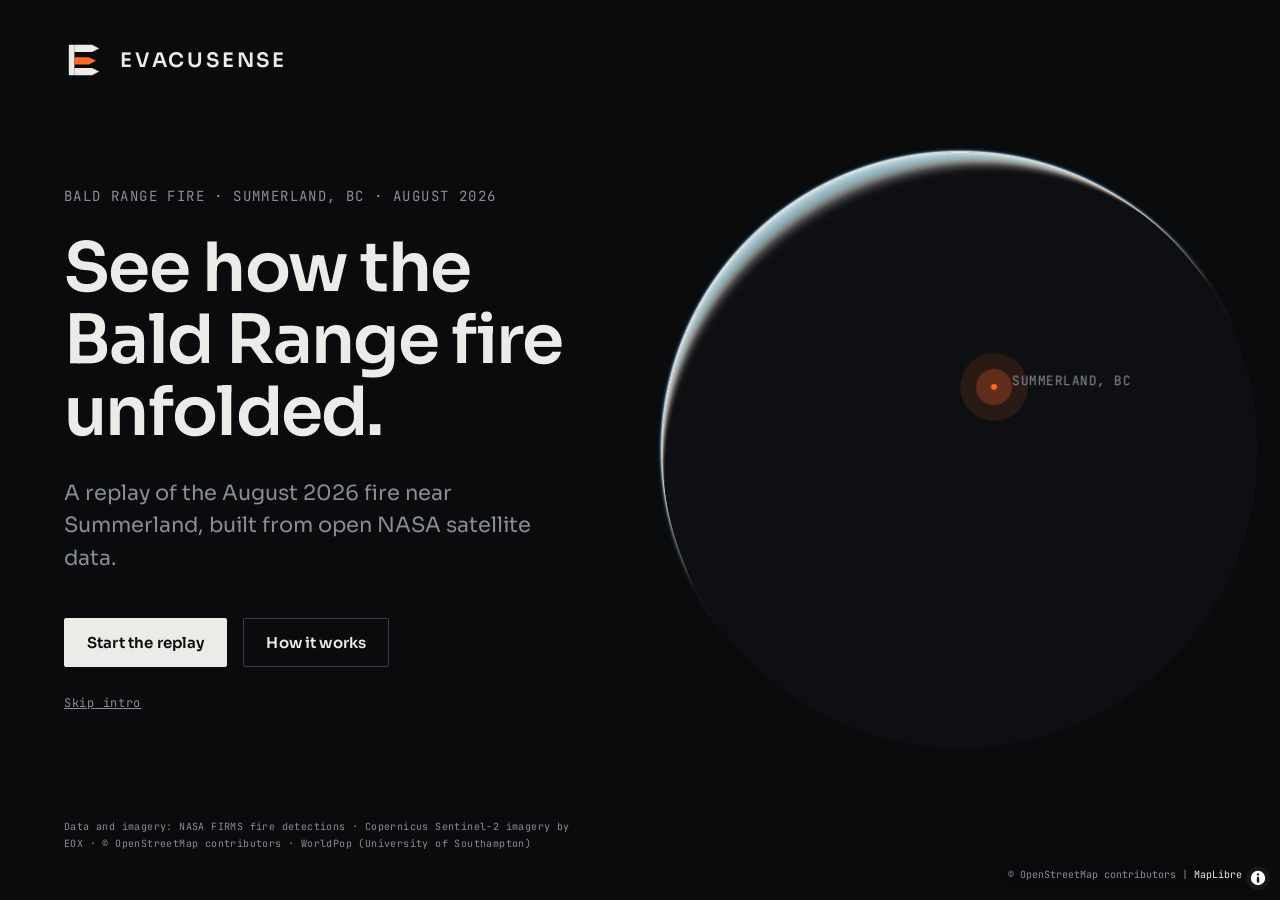
==== commit 420bd85c: "Guided tour, back to intro, smoother slider, 100 km limit, draggable briefing, clearer panel - tour." ====
--- a/web/index.html
+++ b/web/index.html
@@ -69,32 +69,52 @@
 
   <!-- Replay panel: appears once the replay starts -->
   <aside id="panel" class="es-panel es-sidebar">
-    <div class="es-brand es-brand--small"><img src="img/evacusense-icon.svg" alt="" width="22" height="22"><span>EVACUSENSE</span></div>
+    <div class="es-panel-head">
+      <div class="es-brand es-brand--small"><img src="img/evacusense-icon.svg" alt="" width="22" height="22"><span>EVACUSENSE</span></div>
+      <span class="es-panel-actions">
+        <button id="tour-btn" class="es-link" type="button" title="Show the guided tour again">Tour</button>
+        <button id="intro-btn" class="es-link" type="button" title="Go back to the intro globe">Intro</button>
+      </span>
+    </div>
     <p id="basemap-note" class="es-note" hidden>Satellite imagery could not load, so the Streets map is showing. Press Satellite to try again.</p>
 
-    <div>
-      <div class="es-label">Replay time &middot; Pacific</div>
-      <div class="es-time-row"><span id="clock" class="es-readout">&ndash;</span><span id="clock-date" class="es-readout-date"></span></div>
+    <div id="tour-time">
+      <div class="es-label">Replay date and time &middot; Pacific</div>
+      <div id="clock-date" class="es-date">&ndash;</div>
+      <div class="es-time-row"><span id="clock" class="es-clock">&ndash;</span><span class="es-clock-note">2026 &middot; counts are up to this moment</span></div>
     </div>
 
-    <div class="es-controls">
+    <div id="tour-controls" class="es-controls">
       <button id="play" class="es-play" type="button" data-state="paused">Play</button>
-      <div class="es-slider-wrap">
-        <div id="slider-fill" class="es-slider-fill"></div>
-        <input id="slider" class="es-slider-native" type="range" min="0" max="0" value="0" step="1" aria-label="Time step">
+      <div class="es-slider-block">
+        <div class="es-slider-wrap">
+          <div id="slider-ticks" class="es-ticks"></div>
+          <div id="slider-fill" class="es-slider-fill"></div>
+          <input id="slider" class="es-slider-native" type="range" min="0" max="0" value="0" step="1" aria-label="Time step">
+        </div>
+        <div id="slider-days" class="es-days"></div>
       </div>
     </div>
 
-    <div class="es-stats">
-      <div class="es-stat"><span class="es-label">Detections</span><span id="s-fires" class="es-number">&ndash;</span></div>
-      <div class="es-stat"><span class="es-label" title="Road segments likely affected (estimated)">Roads</span><span class="es-number"><span id="s-roads" class="es-est">&ndash;</span></span><span class="es-est-tag">est.</span></div>
-      <div class="es-stat es-stat--range"><span class="es-label">Cut off</span><span class="es-number"><span id="s-res" class="es-est">&ndash;</span></span><span class="es-est-tag">est.</span></div>
+    <div id="tour-stats" class="es-stat-list">
+      <div class="es-stat-row">
+        <div><div class="es-stat-title">Fire detections</div><div class="es-stat-desc">Hot spots seen by satellites</div></div>
+        <span id="s-fires" class="es-number">&ndash;</span>
+      </div>
+      <div class="es-stat-row">
+        <div><div class="es-stat-title">Roads affected</div><div class="es-stat-desc">Segments within 100 m of a detection</div></div>
+        <span class="es-number"><span id="s-roads" class="es-est">&ndash;</span><span class="es-est-tag">est.</span></span>
+      </div>
+      <div class="es-stat-row">
+        <div><div class="es-stat-title">Residents cut off</div><div class="es-stat-desc">No drivable route to any exit</div></div>
+        <span class="es-number"><span id="s-res" class="es-est">&ndash;</span><span class="es-est-tag">est.</span></span>
+      </div>
     </div>
 
     <p id="crosscheck-note" class="es-note" hidden></p>
 
     <div class="es-scroll">
-      <section class="es-section">
+      <section id="tour-moments" class="es-section">
         <div class="es-section-head" data-toggle role="button" tabindex="0" aria-expanded="true">
           <span>Key moments</span><span class="es-section-meta"><span class="es-chev">&#9652;</span></span>
         </div>
@@ -149,12 +169,13 @@
 
   <!-- Briefing callout: pinned to Summerland on the map with a thin line -->
   <svg id="callout-line" aria-hidden="true"><line x1="0" y1="0" x2="0" y2="0"></line><circle r="4" cx="0" cy="0"></circle></svg>
+  <button id="callout-open" class="es-link callout-open" type="button" hidden>Briefing</button>
   <aside id="callout" class="es-panel" aria-label="Briefing">
-    <div class="callout-head">
+    <div id="callout-head" class="callout-head" title="Drag to move">
       <span class="es-label">Briefing &middot; AI-written, not official</span>
       <span class="es-section-meta">
         <select id="lang" class="es-select" aria-label="Briefing language" disabled></select>
-        <button id="callout-toggle" class="callout-toggle" type="button" aria-expanded="true" aria-label="Collapse the briefing">&#9652;</button>
+        <button id="callout-close" class="callout-toggle" type="button" aria-label="Close the briefing" title="Close">&times;</button>
       </span>
     </div>
     <div id="callout-body">
@@ -163,6 +184,7 @@
   </aside>
 
   <script src="vendor/maplibre-gl.js"></script>
+  <script src="tour.js"></script>
   <script src="app.js"></script>
 </body>
 </html>
--- a/web/style.css
+++ b/web/style.css
@@ -207,3 +207,63 @@
   #callout { left: 12px; right: 12px; top: 12px; width: auto; max-height: 40vh; }
   #callout-line { display: none; }
 }
+
+/* ----- Panel header: brand on the left, small buttons on the right ----- */
+.es-panel-head { display: flex; align-items: center; justify-content: space-between; }
+.es-panel-actions { display: flex; gap: 6px; }
+.es-link { padding: 3px 9px; font: 400 11px var(--es-mono); letter-spacing: 0.06em; text-transform: uppercase; cursor: pointer;
+           color: var(--es-text-soft); background: transparent; border: 1px solid var(--es-line-strong); border-radius: var(--es-radius); }
+.es-link:hover { color: var(--es-text); border-color: var(--es-muted); background: rgba(236, 235, 232, 0.06); }
+.es-link:focus-visible { outline: 2px solid var(--es-fire); outline-offset: 2px; }
+
+/* ----- Date first, then time ----- */
+.es-date { font: 600 40px/1.1 var(--es-font); letter-spacing: -0.02em; margin-top: 4px; }
+.es-clock { font: 400 26px var(--es-mono); color: var(--es-text-soft); }
+.es-clock-note { font: 400 11px var(--es-mono); color: var(--es-muted); }
+.es-time-row { gap: 12px; margin-top: 4px; }
+
+/* ----- Slider with day names and marks ----- */
+.es-controls { align-items: flex-start; }
+.es-slider-block { flex: 1; margin-top: 12px; min-width: 0; }
+.es-ticks { position: absolute; left: 0; right: 0; top: 0; height: 14px; pointer-events: none; }
+.es-tick { position: absolute; width: 1px; background: var(--es-muted); }
+.es-tick--day { top: 3px; height: 8px; background: var(--es-line-strong); }
+.es-tick--moment { top: 0; height: 14px; width: 2px; margin-left: -1px; background: var(--es-text-soft); opacity: 0.8; }
+.es-days { position: relative; height: 14px; margin-top: 8px; }
+.es-day { position: absolute; top: 0; font: 400 10px var(--es-mono); letter-spacing: 0.04em; color: var(--es-muted); transform: translateX(-50%); white-space: nowrap; }
+.es-day--first { transform: translateX(-7px); }
+
+/* ----- The three counts, one per row, each with a plain-language explanation ----- */
+.es-stat-list { display: flex; flex-direction: column; border-top: 1px solid var(--es-line); }
+.es-stat-row { display: flex; justify-content: space-between; align-items: center; gap: 14px; padding: 8px 0; border-bottom: 1px solid var(--es-line); }
+.es-stat-title { font: 600 13px var(--es-font); }
+.es-stat-desc { font-size: 11px; line-height: 1.35; color: var(--es-muted); margin-top: 2px; }
+.es-stat-row .es-number { font-size: 22px; white-space: nowrap; text-align: right; flex: none; }
+.es-stat-row .es-est-tag { margin-left: 4px; }
+
+/* ----- Briefing: draggable by its title bar, closable, with a button to open it again ----- */
+.callout-head { cursor: grab; touch-action: none; user-select: none; }
+.callout-head:active { cursor: grabbing; }
+#callout.is-closed { display: none; }
+.callout-open { position: fixed; right: 24px; top: 160px; z-index: 7; padding: 6px 12px; background: #0c0e12; }
+.callout-open[hidden] { display: none; }
+body:not(.replay) .callout-open { display: none; }
+.callout-toggle { font-size: 18px; line-height: 1; }
+
+/* ----- Guided tour ----- */
+#tour { position: fixed; inset: 0; z-index: 80; pointer-events: none; }      /* only the dark panels, outline and card catch clicks */
+.tour-dim, .tour-ring, .tour-card { pointer-events: auto; }
+.tour-dim { position: fixed; background: rgba(10, 11, 13, 0.78); }
+.tour-ring { position: fixed; border: 1px solid var(--es-text-soft); border-radius: var(--es-radius); }
+.tour-card { position: fixed; width: 320px; z-index: 81; padding: 18px 20px; background: #0c0e12; }
+.tour-count { font: 400 10px var(--es-mono); letter-spacing: 0.12em; text-transform: uppercase; color: var(--es-muted); }
+.tour-title { font: 600 16px var(--es-font); margin: 6px 0; }
+.tour-text { margin: 0 0 14px; font-size: 13px; line-height: 1.55; color: var(--es-text-soft); }
+.tour-actions { display: flex; justify-content: space-between; align-items: center; gap: 8px; }
+.tour-actions .es-btn { padding: 8px 14px; font-size: 13px; }
+.tour-actions [hidden] { display: none; }
+
+/* A little tighter, so the scrolling part of the panel keeps room for Key moments */
+#panel.es-sidebar { gap: 12px; }
+.es-date { font-size: 38px; }
+.es-stat-row { padding: 6px 0; }
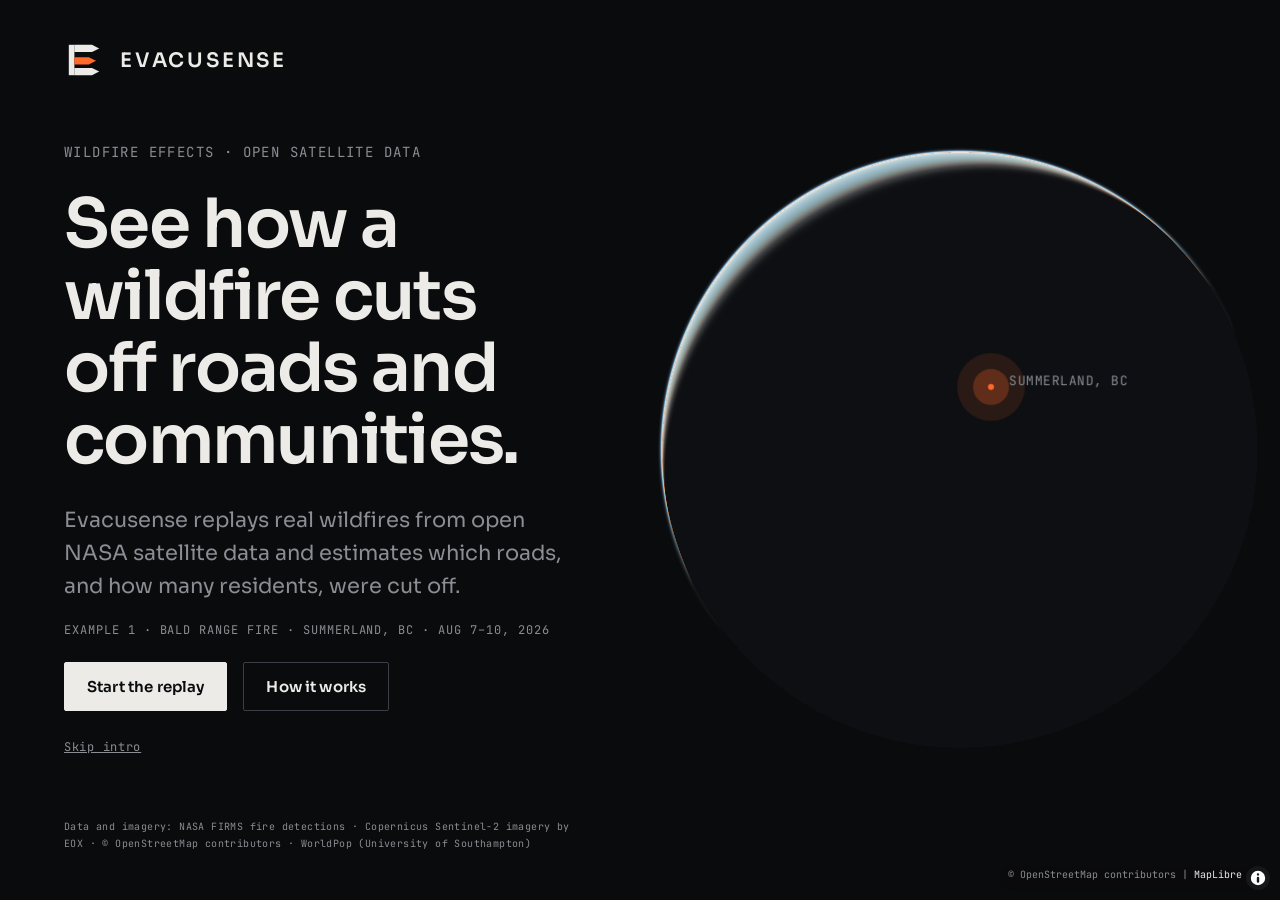
==== commit 3ce07101: "Data tabs in the panel; wording treats Summerland as the first example of a wildfire-effects tool - " ====
--- a/web/index.html
+++ b/web/index.html
@@ -3,7 +3,7 @@
 <head>
   <meta charset="utf-8">
   <meta name="viewport" content="width=device-width, initial-scale=1">
-  <title>Evacusense: Summerland wildfire replay</title>
+  <title>Evacusense: wildfire effects replay</title>
   <link rel="icon" type="image/svg+xml" href="img/evacusense-icon.svg">
   <meta name="theme-color" content="#0a0b0d">
   <link rel="stylesheet" href="vendor/maplibre-gl.css">
@@ -23,9 +23,10 @@
   <section id="landing">
     <div class="es-brand"><img src="img/evacusense-icon.svg" alt="" width="40" height="40"><span>EVACUSENSE</span></div>
     <div class="es-copy">
-      <p class="es-eyebrow">Bald Range fire &middot; Summerland, BC &middot; August 2026</p>
-      <h1 class="es-title">See how the Bald Range fire unfolded.</h1>
-      <p class="es-lede">A replay of the August 2026 fire near Summerland, built from open NASA satellite data.</p>
+      <p class="es-eyebrow">Wildfire effects &middot; open satellite data</p>
+      <h1 class="es-title">See how a wildfire cuts off roads and communities.</h1>
+      <p class="es-lede">Evacusense replays real wildfires from open NASA satellite data and estimates which roads, and how many residents, were cut off.</p>
+      <p id="example-landing" class="es-example"></p>
       <div class="es-actions">
         <button id="start" class="es-btn" type="button" disabled>Start the replay</button>
         <button id="how-btn" class="es-btn es-btn--secondary" type="button">How it works</button>
@@ -41,7 +42,8 @@
     <div class="how-card es-panel" role="dialog" aria-modal="true" aria-labelledby="how-title">
       <h2 id="how-title">How it works</h2>
       <p class="es-body">Evacusense lays real satellite fire detections over the real road network, step by step (every 3 hours), and
-        estimates which roads and how many residents were likely cut off from every exit.</p>
+        estimates which roads and how many residents were likely cut off from every exit. The first example is the Bald Range fire near
+        Summerland, BC (August 2026). More areas can be added.</p>
       <h3 class="es-label">Data</h3>
       <ul class="es-body">
         <li>Fire detections: NASA FIRMS (VIIRS and MODIS satellites)</li>
@@ -57,8 +59,8 @@
       <ul class="es-body">
         <li>Satellites only see fire when they pass overhead, hours apart.</li>
         <li>&ldquo;Likely affected&rdquo; means within 100 m of a detection. It is not an official closure list.</li>
-        <li>Drive times are estimated minimums (free-flow, no congestion) from sample points.</li>
-        <li>The official Highway 97 closure was longer than what the map marks. No detections were found near Peachland.</li>
+        <li>Drive times are estimated minimums (free-flow, no congestion) from sample points in the example area.</li>
+        <li>In the Summerland example, the official Highway 97 closure was longer than what the map marks, and no detections were found near Peachland.</li>
         <li>The AI briefings have not been reviewed by native speakers.</li>
       </ul>
       <p class="es-disclaimer"><strong>Not official guidance.</strong> This is an illustrative planning tool built from public data.
@@ -76,12 +78,12 @@
         <button id="intro-btn" class="es-link" type="button" title="Go back to the intro globe">Intro</button>
       </span>
     </div>
+    <p id="example-panel" class="es-example es-example--small"></p>
     <p id="basemap-note" class="es-note" hidden>Satellite imagery could not load, so the Streets map is showing. Press Satellite to try again.</p>
 
     <div id="tour-time">
-      <div class="es-label">Replay date and time &middot; Pacific</div>
-      <div id="clock-date" class="es-date">&ndash;</div>
-      <div class="es-time-row"><span id="clock" class="es-clock">&ndash;</span><span class="es-clock-note">2026 &middot; counts are up to this moment</span></div>
+      <div class="es-label">Replay date and time &middot; Pacific &middot; 2026</div>
+      <div class="es-date-row"><span id="clock-date" class="es-date">&ndash;</span><span id="clock" class="es-clock">&ndash;</span></div>
     </div>
 
     <div id="tour-controls" class="es-controls">
@@ -113,46 +115,41 @@
 
     <p id="crosscheck-note" class="es-note" hidden></p>
 
-    <div class="es-scroll">
-      <section id="tour-moments" class="es-section">
-        <div class="es-section-head" data-toggle role="button" tabindex="0" aria-expanded="true">
-          <span>Key moments</span><span class="es-section-meta"><span class="es-chev">&#9652;</span></span>
+    <section id="tour-data" class="es-data" aria-label="Data">
+      <div class="es-tabs" role="tablist" aria-orientation="vertical" aria-label="Data">
+        <span class="es-tabs-title">Data</span>
+        <button class="es-tab" role="tab" id="tab-moments" data-tab="moments" aria-selected="true" aria-controls="pane-moments" type="button">Moments</button>
+        <button class="es-tab" role="tab" id="tab-areas" data-tab="areas" aria-selected="false" aria-controls="pane-areas" tabindex="-1" type="button">Areas <span id="areas-count" class="es-tab-count">0</span></button>
+        <button class="es-tab" role="tab" id="tab-drive" data-tab="drive" aria-selected="false" aria-controls="pane-drive" tabindex="-1" type="button">Drive</button>
+        <button class="es-tab" role="tab" id="tab-about" data-tab="about" aria-selected="false" aria-controls="pane-about" tabindex="-1" type="button">About</button>
+      </div>
+      <div class="es-panes">
+        <div id="pane-moments" class="es-pane" role="tabpanel" aria-labelledby="tab-moments">
+          <h3 class="es-pane-title">Key moments</h3>
+          <div id="moments-list"></div>
         </div>
-        <div class="es-section-body">
-          <div id="moments-list"></div>
-          <p class="es-note">Click a moment to jump the replay there.</p>
-        </div>
-      </section>
-
-      <section class="es-section">
-        <div class="es-section-head" data-toggle role="button" tabindex="0" aria-expanded="true">
-          <span>Areas cut off</span><span class="es-section-meta"><span id="areas-count">0</span><span class="es-chev">&#9652;</span></span>
-        </div>
-        <div class="es-section-body">
+        <div id="pane-areas" class="es-pane" role="tabpanel" aria-labelledby="tab-areas" hidden>
+          <h3 class="es-pane-title">Areas cut off</h3>
+          <p class="es-note es-pane-sub">1 km squares where most residents have lost every route to an exit. Time is counted from the first satellite detection.</p>
           <div id="areas-list"></div>
         </div>
-      </section>
-
-      <section class="es-section">
-        <div class="es-label es-block-label">Minimum drive to an exit</div>
-        <div class="es-row"><span>Longest</span><span><span id="s-longest" class="es-est">&ndash;</span><span class="es-est-tag">est.</span></span></div>
-        <div class="es-row"><span>Average</span><span><span id="s-mean" class="es-est">&ndash;</span><span class="es-est-tag">est.</span></span></div>
-      </section>
-
-      <section class="es-section is-closed">
-        <div class="es-section-head" data-toggle role="button" tabindex="0" aria-expanded="false">
-          <span>About these figures</span><span class="es-section-meta"><span class="es-chev">&#9662;</span></span>
+        <div id="pane-drive" class="es-pane" role="tabpanel" aria-labelledby="tab-drive" hidden>
+          <h3 class="es-pane-title">Minimum drive to an exit</h3>
+          <div class="es-row"><span>Longest</span><span><span id="s-longest" class="es-est">&ndash;</span><span class="es-est-tag">est.</span></span></div>
+          <div class="es-row"><span>Average</span><span><span id="s-mean" class="es-est">&ndash;</span><span class="es-est-tag">est.</span></span></div>
+          <p class="es-note">Free-flow, no congestion, from 74 sample points in the example area.</p>
         </div>
-        <div class="es-section-body">
+        <div id="pane-about" class="es-pane" role="tabpanel" aria-labelledby="tab-about" hidden>
+          <h3 class="es-pane-title">About these figures</h3>
           <p class="es-note">Residents come from WorldPop 100 m gridded population (2025 estimate, approximate), with each cell&rsquo;s people
             assigned to the nearest road node; &ldquo;cut off&rdquo; means no drivable route to an exit once likely-affected roads are removed.
-            Drive times are estimated minimum times (free-flow, no congestion) using OSM speed limits where tagged (about 15% of roads) and
-            default speeds otherwise (from 74 sample points in Summerland). Areas are 1 km squares: &ldquo;cut off +9.4 h&rdquo; means that many hours after the first
-            satellite detection, most of the area&rsquo;s residents had lost every route to an exit. Satellites only see fire when they pass over,
-            and no detections were found near Peachland.</p>
+            Drive times are estimated minimums (free-flow, no congestion) using OSM speed limits where tagged (about 15% of roads) and default
+            speeds otherwise. &ldquo;Cut off +9.4 h&rdquo; means that many hours after the first satellite detection, most of an area&rsquo;s
+            residents had lost every route to an exit. Satellites only see fire when they pass over. In the Summerland example, no detections
+            were found near Peachland.</p>
         </div>
-      </section>
-    </div>
+      </div>
+    </section>
 
     <p class="es-disclaimer">Figures are estimates from public data, not an official evacuation order or guidance.
       Follow BC Wildfire Service, EmergencyInfoBC and local authorities.</p>
--- a/web/style.css
+++ b/web/style.css
@@ -267,3 +267,29 @@
 #panel.es-sidebar { gap: 12px; }
 .es-date { font-size: 38px; }
 .es-stat-row { padding: 6px 0; }
+
+/* ----- Example label (landing and panel) ----- */
+.es-example { font: 400 12px var(--es-mono); letter-spacing: 0.08em; text-transform: uppercase; color: var(--es-muted); margin: 0 0 24px; }
+.es-example--small { font-size: 10px; margin: -6px 0 0; letter-spacing: 0.1em; }
+#landing .es-lede { margin-bottom: 20px; }
+
+/* ----- Data section: tabs down the side, one pane at a time (no long scroll) ----- */
+.es-data { flex: 1; min-height: 0; display: flex; gap: 12px; border-top: 1px solid var(--es-line); padding-top: 10px; }
+.es-tabs { display: flex; flex-direction: column; gap: 2px; width: 82px; flex: none; }
+.es-tabs-title { font: 400 10px var(--es-mono); letter-spacing: 0.12em; text-transform: uppercase; color: var(--es-muted); padding: 0 8px 6px; }
+.es-tab { text-align: left; padding: 7px 8px; background: none; border: 0; border-left: 2px solid transparent; border-radius: 0;
+          font: 400 11px var(--es-mono); letter-spacing: 0.08em; text-transform: uppercase; color: var(--es-muted); cursor: pointer; }
+.es-tab:hover { color: var(--es-text); background: rgba(236, 235, 232, 0.04); }
+.es-tab[aria-selected="true"] { color: var(--es-text); border-left-color: var(--es-text); background: rgba(236, 235, 232, 0.07); }
+.es-tab:focus-visible { outline: 2px solid var(--es-fire); outline-offset: -2px; }
+.es-tab-count { margin-left: 4px; color: var(--es-text-soft); }
+.es-panes { flex: 1; min-width: 0; overflow-y: auto; scrollbar-width: thin; scrollbar-color: var(--es-line-strong) transparent; }
+.es-pane[hidden] { display: none; }
+.es-pane-title { font: 600 14px var(--es-font); margin: 0 0 6px; }
+.es-pane-sub { margin: 0 0 6px; }
+/* the moments list is narrower now: put each time above its text */
+.es-moment { grid-template-columns: 1fr; gap: 1px; }
+
+.es-date-row { display: flex; justify-content: space-between; align-items: baseline; gap: 12px; margin-top: 4px; }
+.es-date-row .es-date { margin-top: 0; }
+.es-moment { padding: 5px 0; }
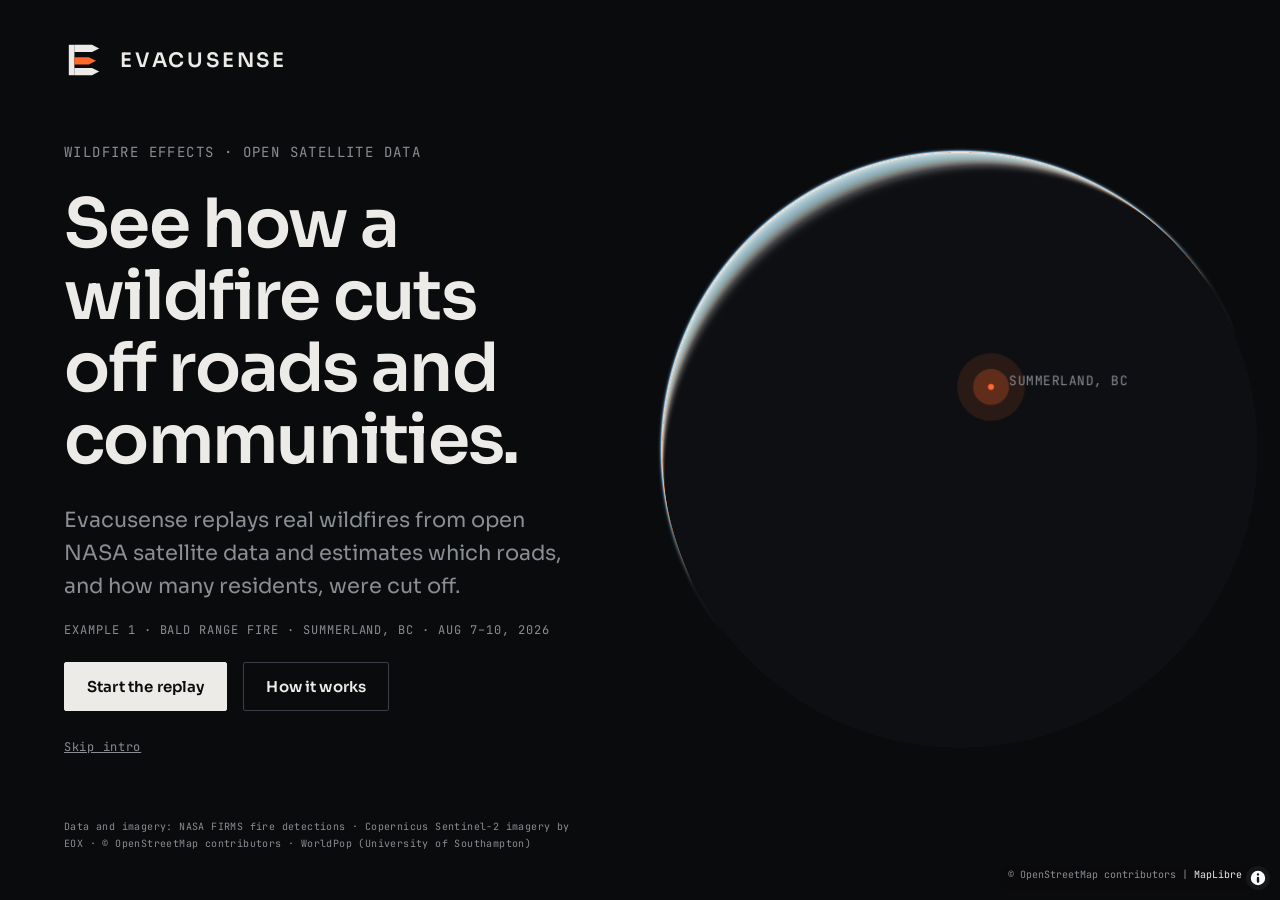
==== commit 26729e36: "Wording audit, clearer briefing, prize tracks in README, Highway 97 scenario note Co-Authored-By: Cl" ====
--- a/web/index.html
+++ b/web/index.html
@@ -108,7 +108,7 @@
         <span class="es-number"><span id="s-roads" class="es-est">&ndash;</span><span class="es-est-tag">est.</span></span>
       </div>
       <div class="es-stat-row">
-        <div><div class="es-stat-title">Residents cut off</div><div class="es-stat-desc">No drivable route to any exit</div></div>
+        <div><div class="es-stat-title">Residents cut off</div><div class="es-stat-desc">Range: no drivable route out</div></div>
         <span class="es-number"><span id="s-res" class="es-est">&ndash;</span><span class="es-est-tag">est.</span></span>
       </div>
     </div>
@@ -147,6 +147,9 @@
             speeds otherwise. &ldquo;Cut off +9.4 h&rdquo; means that many hours after the first satellite detection, most of an area&rsquo;s
             residents had lost every route to an exit. Satellites only see fire when they pass over. In the Summerland example, no detections
             were found near Peachland.</p>
+          <p class="es-note">Other scenario (sensitivity test, final step): the answer also depends on how Highway 97 is treated. Using only
+            the official Highway 97 closure gives about 390 residents cut off (est.); using only the fire marks gives about 1,440 (est.). The
+            live figure above does not change with this test.</p>
         </div>
       </div>
     </section>
--- a/web/style.css
+++ b/web/style.css
@@ -293,3 +293,10 @@
 .es-date-row { display: flex; justify-content: space-between; align-items: baseline; gap: 12px; margin-top: 4px; }
 .es-date-row .es-date { margin-top: 0; }
 .es-moment { padding: 5px 0; }
+
+/* Briefing stands out from the map: opaque, brighter edge and a bold top bar (no shadow, no orange) */
+#callout { background: #12161c; border: 1px solid var(--es-text-soft); border-top: 3px solid var(--es-text); }
+.callout-head { padding-bottom: 8px; border-bottom: 1px solid var(--es-line-strong); }
+.callout-head .es-label { font-size: 11px; color: var(--es-text); }
+.callout-summary { font-size: 14px; }
+.callout-open { border: 1px solid var(--es-text-soft); color: var(--es-text); }
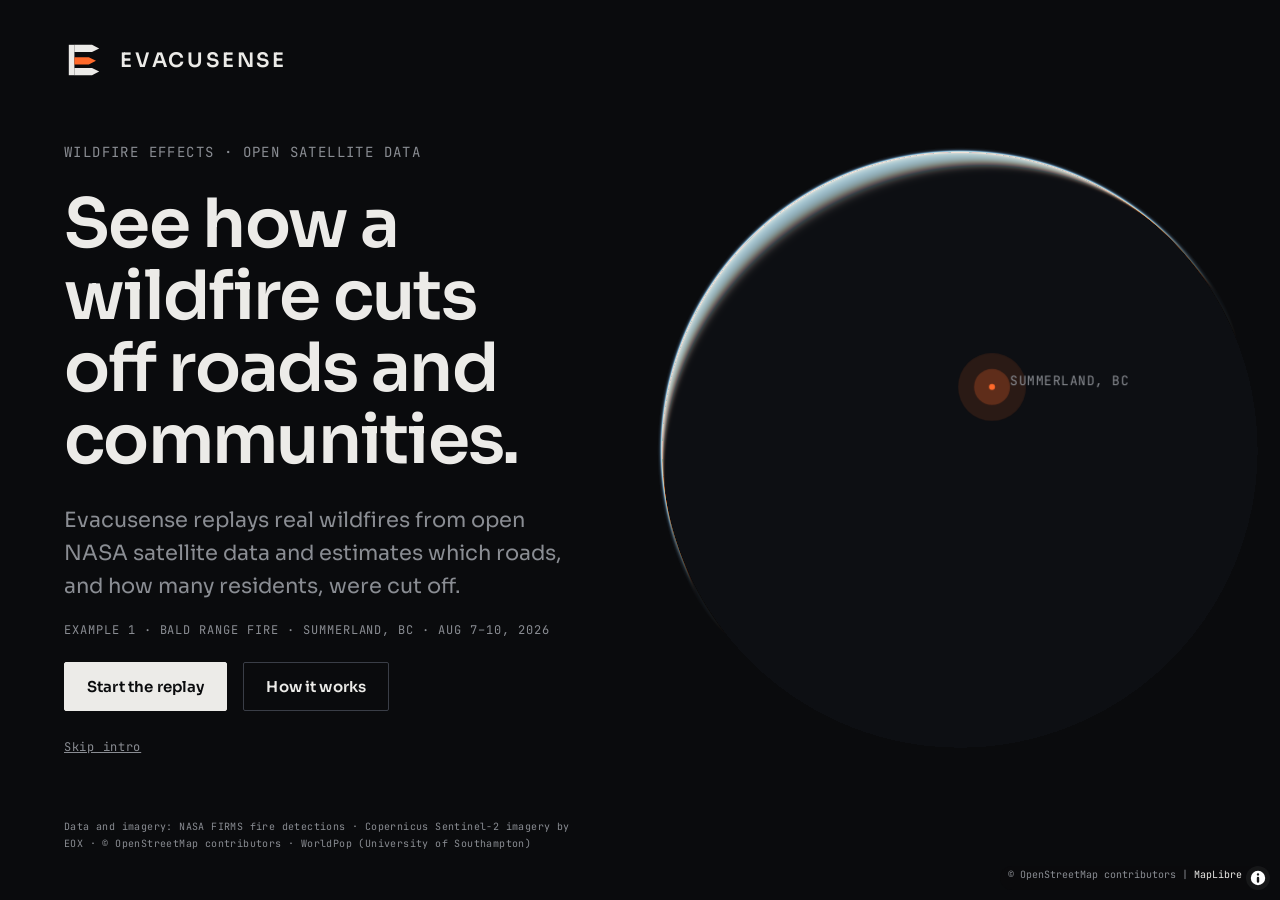
==== commit a197ed5f: "Bottom time bar with moment and briefing markers; side panel becomes tabs (Summary, Moments, Briefin" ====
--- a/web/index.html
+++ b/web/index.html
@@ -76,57 +76,53 @@
       <span class="es-panel-actions">
         <button id="tour-btn" class="es-link" type="button" title="Show the guided tour again">Tour</button>
         <button id="intro-btn" class="es-link" type="button" title="Go back to the intro globe">Intro</button>
+        <button id="panel-hide" class="es-link" type="button" title="Hide this panel to see more of the map">Hide</button>
       </span>
     </div>
     <p id="example-panel" class="es-example es-example--small"></p>
     <p id="basemap-note" class="es-note" hidden>Satellite imagery could not load, so the Streets map is showing. Press Satellite to try again.</p>
 
-    <div id="tour-time">
-      <div class="es-label">Replay date and time &middot; Pacific &middot; 2026</div>
-      <div class="es-date-row"><span id="clock-date" class="es-date">&ndash;</span><span id="clock" class="es-clock">&ndash;</span></div>
-    </div>
-
-    <div id="tour-controls" class="es-controls">
-      <button id="play" class="es-play" type="button" data-state="paused">Play</button>
-      <div class="es-slider-block">
-        <div class="es-slider-wrap">
-          <div id="slider-ticks" class="es-ticks"></div>
-          <div id="slider-fill" class="es-slider-fill"></div>
-          <input id="slider" class="es-slider-native" type="range" min="0" max="0" value="0" step="1" aria-label="Time step">
-        </div>
-        <div id="slider-days" class="es-days"></div>
-      </div>
-    </div>
-
-    <div id="tour-stats" class="es-stat-list">
-      <div class="es-stat-row">
-        <div><div class="es-stat-title">Fire detections</div><div class="es-stat-desc">Hot spots seen by satellites</div></div>
-        <span id="s-fires" class="es-number">&ndash;</span>
-      </div>
-      <div class="es-stat-row">
-        <div><div class="es-stat-title">Roads affected</div><div class="es-stat-desc">Segments within 100 m of a detection</div></div>
-        <span class="es-number"><span id="s-roads" class="es-est">&ndash;</span><span class="es-est-tag">est.</span></span>
-      </div>
-      <div class="es-stat-row">
-        <div><div class="es-stat-title">Residents cut off</div><div class="es-stat-desc">Range: no drivable route out</div></div>
-        <span class="es-number"><span id="s-res" class="es-est">&ndash;</span><span class="es-est-tag">est.</span></span>
-      </div>
-    </div>
-
-    <p id="crosscheck-note" class="es-note" hidden></p>
-
     <section id="tour-data" class="es-data" aria-label="Data">
       <div class="es-tabs" role="tablist" aria-orientation="vertical" aria-label="Data">
         <span class="es-tabs-title">Data</span>
-        <button class="es-tab" role="tab" id="tab-moments" data-tab="moments" aria-selected="true" aria-controls="pane-moments" type="button">Moments</button>
+        <button class="es-tab" role="tab" id="tab-summary" data-tab="summary" aria-selected="true" aria-controls="pane-summary" type="button">Summary</button>
+        <button class="es-tab" role="tab" id="tab-moments" data-tab="moments" aria-selected="false" aria-controls="pane-moments" tabindex="-1" type="button">Moments</button>
+        <button class="es-tab" role="tab" id="tab-briefing" data-tab="briefing" aria-selected="false" aria-controls="pane-briefing" tabindex="-1" type="button">Briefing</button>
         <button class="es-tab" role="tab" id="tab-areas" data-tab="areas" aria-selected="false" aria-controls="pane-areas" tabindex="-1" type="button">Areas <span id="areas-count" class="es-tab-count">0</span></button>
         <button class="es-tab" role="tab" id="tab-drive" data-tab="drive" aria-selected="false" aria-controls="pane-drive" tabindex="-1" type="button">Drive</button>
         <button class="es-tab" role="tab" id="tab-about" data-tab="about" aria-selected="false" aria-controls="pane-about" tabindex="-1" type="button">About</button>
       </div>
       <div class="es-panes">
-        <div id="pane-moments" class="es-pane" role="tabpanel" aria-labelledby="tab-moments">
+        <div id="pane-summary" class="es-pane" role="tabpanel" aria-labelledby="tab-summary">
+          <h3 class="es-pane-title">At this moment</h3>
+          <div id="tour-stats" class="es-stat-list">
+            <div class="es-stat-row">
+              <div><div class="es-stat-title">Fire detections</div><div class="es-stat-desc">Hot spots seen by satellites</div></div>
+              <span id="s-fires" class="es-number">&ndash;</span>
+            </div>
+            <div class="es-stat-row">
+              <div><div class="es-stat-title">Roads affected</div><div class="es-stat-desc">Segments within 100 m of a detection</div></div>
+              <span class="es-number"><span id="s-roads" class="es-est">&ndash;</span><span class="es-est-tag">est.</span></span>
+            </div>
+            <div class="es-stat-row">
+              <div><div class="es-stat-title">Residents cut off</div><div class="es-stat-desc">Range: no drivable route out</div></div>
+              <span class="es-number"><span id="s-res" class="es-est">&ndash;</span><span class="es-est-tag">est.</span></span>
+            </div>
+          </div>
+
+          <p id="crosscheck-note" class="es-note" hidden></p>
+        </div>
+        <div id="pane-moments" class="es-pane" role="tabpanel" aria-labelledby="tab-moments" hidden>
           <h3 class="es-pane-title">Key moments</h3>
           <div id="moments-list"></div>
+        </div>
+        <div id="pane-briefing" class="es-pane" role="tabpanel" aria-labelledby="tab-briefing" hidden>
+          <h3 class="es-pane-title">Briefing</h3>
+          <div class="es-brief-head">
+            <span class="es-label">AI-written, not official</span>
+            <select id="lang" class="es-select" aria-label="Briefing language" disabled></select>
+          </div>
+          <div id="briefing" class="es-body"><p class="es-note">No briefings found. Run data_prep/07_briefings.py (see README).</p></div>
         </div>
         <div id="pane-areas" class="es-pane" role="tabpanel" aria-labelledby="tab-areas" hidden>
           <h3 class="es-pane-title">Areas cut off</h3>
@@ -159,6 +155,28 @@
   </aside>
 
   <!-- Map legend, bottom-right -->
+  <!-- Time bar along the bottom: big date and time, play, and the playhead -->
+  <div id="timebar" class="es-panel" aria-label="Replay time">
+      <div id="tour-time">
+        <div class="es-label">Replay date and time &middot; Pacific &middot; 2026</div>
+        <div class="es-date-row"><span id="clock-date" class="es-date">&ndash;</span><span id="clock" class="es-clock">&ndash;</span></div>
+      </div>
+
+      <div id="tour-controls" class="es-controls">
+        <button id="play" class="es-play" type="button" data-state="paused">Play</button>
+        <div class="es-slider-block">
+          <div id="slider-marks" class="es-marks" aria-label="Key moments and briefings"></div>
+        <div class="es-slider-wrap">
+            <div id="slider-ticks" class="es-ticks"></div>
+            <div id="slider-fill" class="es-slider-fill"></div>
+            <input id="slider" class="es-slider-native" type="range" min="0" max="0" value="0" step="1" aria-label="Time step">
+          </div>
+          <div id="slider-days" class="es-days"></div>
+        </div>
+      </div>
+  </div>
+  <button id="panel-open" class="es-link" type="button" hidden>Panel</button>
+
   <div id="legend" class="es-legend">
     <div><span class="es-swatch es-swatch--fire"></span>Fire detection</div>
     <div><span class="es-swatch es-swatch--road"></span>Affected road</div>
@@ -167,21 +185,7 @@
     <div class="es-legend-note">Places appear when zoomed in</div>
   </div>
 
-  <!-- Briefing callout: pinned to Summerland on the map with a thin line -->
-  <svg id="callout-line" aria-hidden="true"><line x1="0" y1="0" x2="0" y2="0"></line><circle r="4" cx="0" cy="0"></circle></svg>
-  <button id="callout-open" class="es-link callout-open" type="button" hidden>Briefing</button>
-  <aside id="callout" class="es-panel" aria-label="Briefing">
-    <div id="callout-head" class="callout-head" title="Drag to move">
-      <span class="es-label">Briefing &middot; AI-written, not official</span>
-      <span class="es-section-meta">
-        <select id="lang" class="es-select" aria-label="Briefing language" disabled></select>
-        <button id="callout-close" class="callout-toggle" type="button" aria-label="Close the briefing" title="Close">&times;</button>
-      </span>
-    </div>
-    <div id="callout-body">
-      <div id="briefing" class="es-body"><p class="es-note">No briefings found. Run data_prep/07_briefings.py (see README).</p></div>
-    </div>
-  </aside>
+  <div id="mark-tip" role="tooltip" hidden></div>
 
   <script src="vendor/maplibre-gl.js"></script>
   <script src="tour.js"></script>
--- a/web/style.css
+++ b/web/style.css
@@ -52,8 +52,8 @@
 .how-card .es-btn { margin-top: 18px; }
 
 /* ----- Replay: panel, controls and legend appear once the replay has started ----- */
-#panel, #legend, .maplibregl-ctrl-top-right { transition: opacity 0.4s ease; }
-body:not(.replay) #panel, body:not(.replay) #legend, body:not(.replay) .maplibregl-ctrl-top-right {
+#panel, #legend, #timebar, #panel-open, .maplibregl-ctrl-top-right { transition: opacity 0.4s ease; }
+body:not(.replay) #panel, body:not(.replay) #legend, body:not(.replay) #timebar, body:not(.replay) #panel-open, body:not(.replay) .maplibregl-ctrl-top-right {
   opacity: 0; visibility: hidden; pointer-events: none; }
 
 #panel { overflow: hidden; }                       /* only the middle block scrolls, so the disclaimer stays in view */
@@ -182,20 +182,7 @@
 .es-src { display: inline-block; margin-left: 4px; padding: 0 5px; font: 400 9px/1.6 var(--es-mono); letter-spacing: 0.08em; text-transform: uppercase;
           color: var(--es-muted); border: 1px solid var(--es-line-strong); border-radius: var(--es-radius); vertical-align: 1px; }
 
-/* ----- Briefing callout on the map, joined to Summerland by a thin line ----- */
-#callout { position: fixed; right: 24px; top: 160px; width: 340px; max-height: calc(100vh - 360px); min-height: 0; z-index: 7;
            display: flex; flex-direction: column; gap: 10px; padding: 14px 16px; }
-#callout-line { position: fixed; inset: 0; width: 100%; height: 100%; z-index: 6; pointer-events: none; }
-#callout-line line { stroke: var(--es-text-soft); stroke-width: 1; }
-#callout-line circle { fill: var(--es-text); stroke: var(--es-bg); stroke-width: 2; }
-body:not(.replay) #callout, body:not(.replay) #callout-line { opacity: 0; visibility: hidden; pointer-events: none; }
-.callout-head { display: flex; justify-content: space-between; align-items: center; gap: 10px; }
-.callout-head .es-label { font-size: 10px; letter-spacing: 0.1em; }
-.callout-head .es-select { font-size: 12px; padding: 2px 8px; }
-.callout-toggle { padding: 0 4px; width: 22px; height: 22px; background: none; border: 0; border-radius: var(--es-radius); color: var(--es-muted); font-size: 12px; }
-.callout-toggle:hover { color: var(--es-text); background: rgba(236, 235, 232, 0.08); }
-#callout-body { overflow-y: auto; min-height: 0; scrollbar-width: thin; scrollbar-color: var(--es-line-strong) transparent; }
-#callout.is-collapsed #callout-body { display: none; }
 .callout-summary { margin: 0 0 8px; font-size: 13px; line-height: 1.5; color: var(--es-text); }
 .callout-more { margin: 8px 0; }
 .callout-more summary { cursor: pointer; font: 400 11px var(--es-mono); letter-spacing: 0.1em; text-transform: uppercase; color: var(--es-muted); }
@@ -203,10 +190,6 @@
 .callout-more h3 { font: 400 11px var(--es-mono); letter-spacing: 0.1em; text-transform: uppercase; color: var(--es-muted); margin: 12px 0 4px; }
 .callout-more ul { margin: 0; padding-left: 18px; font-size: 12px; line-height: 1.5; color: var(--es-text-soft); }
 
-@media (max-width: 700px) {                       /* narrow screens: the callout sits at the top, without the line */
-  #callout { left: 12px; right: 12px; top: 12px; width: auto; max-height: 40vh; }
-  #callout-line { display: none; }
-}
 
 /* ----- Panel header: brand on the left, small buttons on the right ----- */
 .es-panel-head { display: flex; align-items: center; justify-content: space-between; }
@@ -242,13 +225,6 @@
 .es-stat-row .es-est-tag { margin-left: 4px; }
 
 /* ----- Briefing: draggable by its title bar, closable, with a button to open it again ----- */
-.callout-head { cursor: grab; touch-action: none; user-select: none; }
-.callout-head:active { cursor: grabbing; }
-#callout.is-closed { display: none; }
-.callout-open { position: fixed; right: 24px; top: 160px; z-index: 7; padding: 6px 12px; background: #0c0e12; }
-.callout-open[hidden] { display: none; }
-body:not(.replay) .callout-open { display: none; }
-.callout-toggle { font-size: 18px; line-height: 1; }
 
 /* ----- Guided tour ----- */
 #tour { position: fixed; inset: 0; z-index: 80; pointer-events: none; }      /* only the dark panels, outline and card catch clicks */
@@ -295,8 +271,54 @@
 .es-moment { padding: 5px 0; }
 
 /* Briefing stands out from the map: opaque, brighter edge and a bold top bar (no shadow, no orange) */
-#callout { background: #12161c; border: 1px solid var(--es-text-soft); border-top: 3px solid var(--es-text); }
-.callout-head { padding-bottom: 8px; border-bottom: 1px solid var(--es-line-strong); }
-.callout-head .es-label { font-size: 11px; color: var(--es-text); }
 .callout-summary { font-size: 14px; }
-.callout-open { border: 1px solid var(--es-text-soft); color: var(--es-text); }
+
+/* ----- Time bar along the bottom (date, time, play, playhead); the side panel sits above it and can be hidden ----- */
+:root { --es-bar-h: 104px; --es-bar-bottom: 34px; }                 /* the map credit line stays visible below the bar */
+#timebar { position: fixed; left: 24px; right: 24px; bottom: var(--es-bar-bottom); height: var(--es-bar-h); z-index: 6;
+           display: flex; align-items: center; gap: 28px; padding: 0 24px; }
+#tour-time { flex: none; width: 270px; }
+#timebar .es-date { font-size: 40px; }
+#timebar .es-controls { flex: 1; min-width: 0; align-items: center; }
+#timebar .es-slider-block { margin-top: 0; }
+#panel.es-sidebar { bottom: calc(var(--es-bar-bottom) + var(--es-bar-h) + 12px); transition: transform 0.35s ease, opacity 0.35s ease; }
+#panel.is-collapsed { transform: translateX(-110%); opacity: 0; visibility: hidden; pointer-events: none; }
+#panel-open { position: fixed; left: 24px; top: 24px; z-index: 6; padding: 8px 14px; background: #0c0e12; border-color: var(--es-text-soft); color: var(--es-text); }
+#panel-open[hidden] { display: none; }
+#legend { bottom: calc(var(--es-bar-bottom) + var(--es-bar-h) + 12px); }
+#tour-time { width: 380px; }
+#tour-time .es-label { white-space: nowrap; }
+#timebar .es-date-row { justify-content: flex-start; gap: 18px; }
+#timebar .es-date { white-space: nowrap; }
+
+/* ----- Smaller time bar, markers for key moments and briefings, briefing tab ----- */
+:root { --es-bar-h: 84px; }
+#timebar { gap: 22px; padding: 0 20px; }
+#tour-time { width: 300px; }
+#timebar .es-label { font-size: 9px; }
+#timebar .es-date { font-size: 28px; }
+#timebar .es-clock { font-size: 18px; }
+#timebar .es-date-row { gap: 12px; margin-top: 2px; }
+#timebar .es-play { width: 36px; height: 36px; }
+.es-marks { position: relative; height: 22px; }
+.es-mark { position: absolute; width: 16px; height: 10px; margin-left: -8px; padding: 0; border: 0; background: none; cursor: pointer; }
+.es-mark::before { content: ""; position: absolute; left: 50%; top: 0; transform: translateX(-50%); background: var(--es-text-soft); }
+.es-mark--moment { top: 0; }
+.es-mark--moment::before { width: 2px; height: 10px; }
+.es-mark--briefing { top: 12px; }
+.es-mark--briefing::before { top: 1px; width: 6px; height: 6px; background: var(--es-bg); border: 1px solid var(--es-text); transform: translateX(-50%) rotate(45deg); }
+.es-mark:hover::before, .es-mark:focus-visible::before { background: var(--es-text); }
+.es-mark:focus-visible { outline: 2px solid var(--es-fire); outline-offset: 0; }
+#mark-tip { position: fixed; z-index: 9; max-width: 260px; padding: 8px 10px; pointer-events: none; transform: translate(-50%, -100%);
+            background: #0c0e12; border: 1px solid var(--es-text-soft); border-radius: var(--es-radius); font-size: 12px; line-height: 1.4; }
+#mark-tip[hidden] { display: none; }
+#mark-tip .tip-time { display: block; font: 400 10px var(--es-mono); letter-spacing: 0.08em; color: var(--es-muted); margin-bottom: 2px; }
+.es-brief-head { display: flex; justify-content: space-between; align-items: center; gap: 8px; margin: 0 0 6px; }
+.es-brief-head .es-select { font-size: 12px; padding: 2px 8px; }
+.callout-summary { font-size: 13px; line-height: 1.5; }
+
+/* ----- Summary tab: the counts stack (big number on top) so they fit the narrower tab area ----- */
+#pane-summary .es-stat-row { flex-direction: column; align-items: flex-start; gap: 4px; padding: 12px 0; }
+#pane-summary .es-number { font-size: 30px; }
+#pane-summary #crosscheck-note { margin-top: 14px; }
+.es-data { border-top: 0; padding-top: 0; }
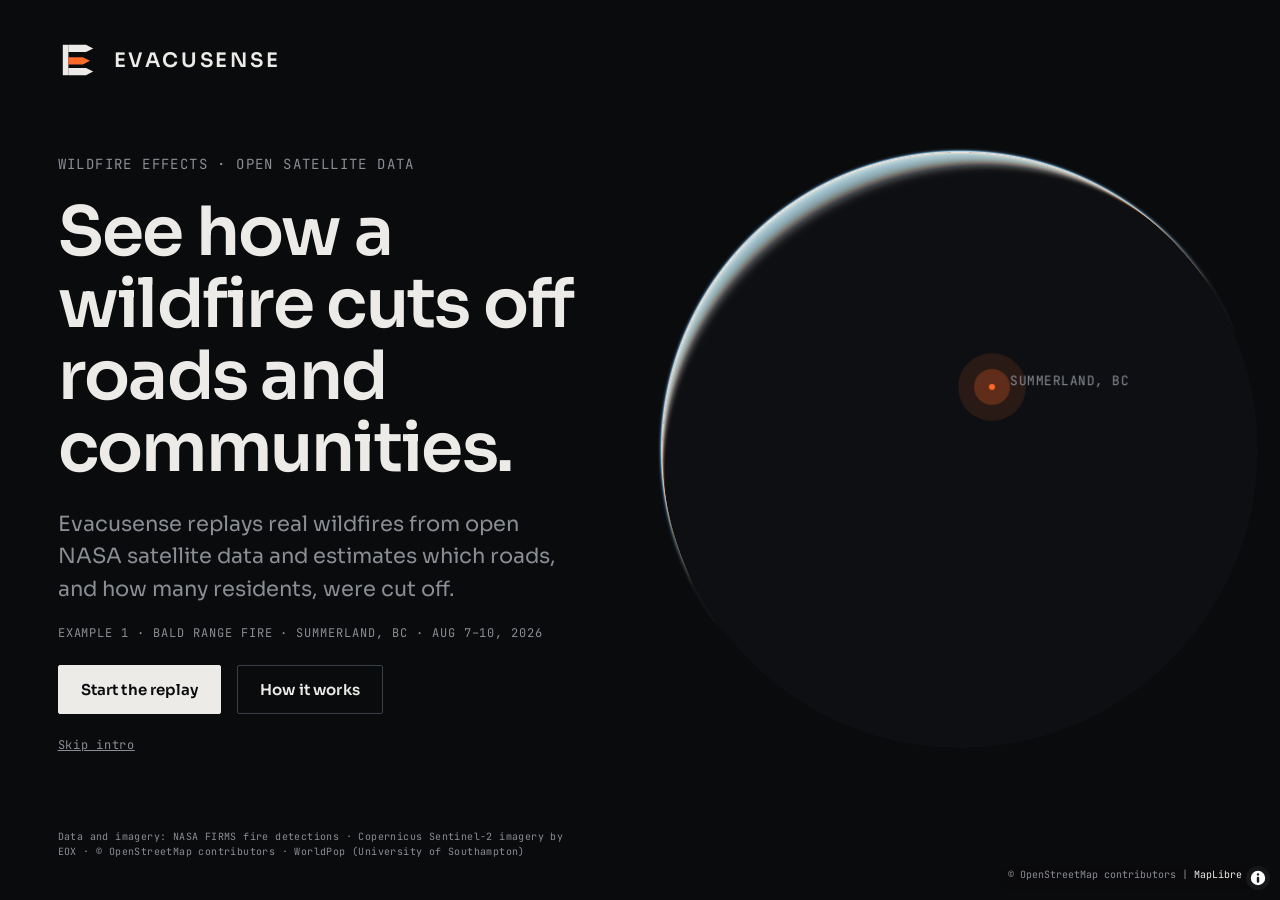
==== commit 7ab1c2bf: "Burn scar view: Sentinel-2 before/after swipe with dNBR overlay; landing fits short screens; motion " ====
--- a/web/index.html
+++ b/web/index.html
@@ -85,11 +85,13 @@
     <section id="tour-data" class="es-data" aria-label="Data">
       <div class="es-tabs" role="tablist" aria-orientation="vertical" aria-label="Data">
         <span class="es-tabs-title">Data</span>
+        <span class="es-tab-indicator" aria-hidden="true"></span>
         <button class="es-tab" role="tab" id="tab-summary" data-tab="summary" aria-selected="true" aria-controls="pane-summary" type="button">Summary</button>
         <button class="es-tab" role="tab" id="tab-moments" data-tab="moments" aria-selected="false" aria-controls="pane-moments" tabindex="-1" type="button">Moments</button>
         <button class="es-tab" role="tab" id="tab-briefing" data-tab="briefing" aria-selected="false" aria-controls="pane-briefing" tabindex="-1" type="button">Briefing</button>
         <button class="es-tab" role="tab" id="tab-areas" data-tab="areas" aria-selected="false" aria-controls="pane-areas" tabindex="-1" type="button">Areas <span id="areas-count" class="es-tab-count">0</span></button>
         <button class="es-tab" role="tab" id="tab-drive" data-tab="drive" aria-selected="false" aria-controls="pane-drive" tabindex="-1" type="button">Drive</button>
+        <button class="es-tab" role="tab" id="tab-burn" data-tab="burn" aria-selected="false" aria-controls="pane-burn" tabindex="-1" type="button">Burn scar</button>
         <button class="es-tab" role="tab" id="tab-about" data-tab="about" aria-selected="false" aria-controls="pane-about" tabindex="-1" type="button">About</button>
       </div>
       <div class="es-panes">
@@ -134,6 +136,31 @@
           <div class="es-row"><span>Longest</span><span><span id="s-longest" class="es-est">&ndash;</span><span class="es-est-tag">est.</span></span></div>
           <div class="es-row"><span>Average</span><span><span id="s-mean" class="es-est">&ndash;</span><span class="es-est-tag">est.</span></span></div>
           <p class="es-note">Free-flow, no congestion, from 74 sample points in the example area.</p>
+        </div>
+        <div id="pane-burn" class="es-pane" role="tabpanel" aria-labelledby="tab-burn" hidden>
+          <h3 class="es-pane-title">Burn scar</h3>
+          <p class="es-note es-pane-sub">Sentinel-2 satellite images of the same ground. Drag the divider on the map: left is before the fire, right is after.</p>
+          <div class="es-dates">
+            <div><span class="es-label">Before</span><span id="burn-date-before" class="es-date-val">&ndash;</span></div>
+            <div><span class="es-label">After</span><span id="burn-date-after" class="es-date-val">&ndash;</span></div>
+          </div>
+          <label class="es-switch"><input id="burn-dnbr-toggle" type="checkbox"><span class="es-switch-box" aria-hidden="true"></span>Show burn severity</label>
+          <div id="burn-legend" class="es-burn-legend" hidden>
+            <div class="es-label">Burn severity estimated from Sentinel-2 (dNBR)</div>
+            <div id="burn-ramp"></div>
+            <div class="es-burn-key"><span class="es-burn-line"></span>Official BCWS perimeter</div>
+          </div>
+          <div class="es-stat-list es-burn-stats">
+            <div class="es-stat-row">
+              <div><div class="es-stat-title">Sentinel-2 burn index</div><div class="es-stat-desc">Share of the official perimeter with a burn signal</div></div>
+              <span class="es-number"><span id="burn-share" class="es-est">&ndash;</span><span class="es-est-tag">est.</span></span>
+            </div>
+            <div class="es-stat-row">
+              <div><div class="es-stat-title">FIRMS detections</div><div class="es-stat-desc">Share of the perimeter within 1 km of a detection</div></div>
+              <span class="es-number"><span id="burn-firms" class="es-est">&ndash;</span></span>
+            </div>
+          </div>
+          <p id="burn-note" class="es-note"></p>
         </div>
         <div id="pane-about" class="es-pane" role="tabpanel" aria-labelledby="tab-about" hidden>
           <h3 class="es-pane-title">About these figures</h3>
@@ -185,6 +212,13 @@
     <div class="es-legend-note">Places appear when zoomed in</div>
   </div>
 
+  <div id="burn-divider" aria-label="Before and after divider" role="slider" tabindex="0" aria-valuemin="0" aria-valuemax="100" hidden>
+    <span class="burn-tag burn-tag--before" id="burn-tag-before"></span>
+    <span class="burn-tag burn-tag--after" id="burn-tag-after"></span>
+    <span class="burn-grip" aria-hidden="true"></span>
+  </div>
+  <p id="burn-caption" class="es-credits" hidden></p>
+
   <div id="mark-tip" role="tooltip" hidden></div>
 
   <script src="vendor/maplibre-gl.js"></script>
--- a/web/style.css
+++ b/web/style.css
@@ -256,7 +256,7 @@
 .es-tab { text-align: left; padding: 7px 8px; background: none; border: 0; border-left: 2px solid transparent; border-radius: 0;
           font: 400 11px var(--es-mono); letter-spacing: 0.08em; text-transform: uppercase; color: var(--es-muted); cursor: pointer; }
 .es-tab:hover { color: var(--es-text); background: rgba(236, 235, 232, 0.04); }
-.es-tab[aria-selected="true"] { color: var(--es-text); border-left-color: var(--es-text); background: rgba(236, 235, 232, 0.07); }
+.es-tab[aria-selected="true"] { color: var(--es-text); background: rgba(236, 235, 232, 0.07); }
 .es-tab:focus-visible { outline: 2px solid var(--es-fire); outline-offset: -2px; }
 .es-tab-count { margin-left: 4px; color: var(--es-text-soft); }
 .es-panes { flex: 1; min-width: 0; overflow-y: auto; scrollbar-width: thin; scrollbar-color: var(--es-line-strong) transparent; }
@@ -322,3 +322,96 @@
 #pane-summary .es-number { font-size: 30px; }
 #pane-summary #crosscheck-note { margin-top: 14px; }
 .es-data { border-top: 0; padding-top: 0; }
+
+
+/* =============== Landing: fits short screens (type and spacing follow the window height) =============== */
+#landing { padding: clamp(20px, 4.5vh, 40px) clamp(28px, 4.5vw, 64px) clamp(20px, 4.5vh, 48px); overflow-y: auto; }
+#landing .es-eyebrow { font-size: clamp(11px, 1.7vh, 14px); margin-bottom: clamp(12px, 2.6vh, 28px); }
+#landing .es-title { font-size: clamp(30px, min(5.3vw, 8.4vh), 68px); margin-bottom: clamp(14px, 2.6vh, 28px); }
+#landing .es-lede { font-size: clamp(15px, 2.4vh, 21px); margin-bottom: clamp(12px, 2.2vh, 20px); }
+#landing .es-example { margin-bottom: clamp(14px, 2.6vh, 24px); }
+.es-skip { margin-top: clamp(14px, 2.6vh, 28px); }
+.es-credits { font-size: clamp(8.5px, 1.25vh, 10px); line-height: 1.55; }
+#landing .es-copy { margin: auto 0; padding: 12px 0; }
+
+/* =============== Motion (all of it is switched off for people who ask for less motion) =============== */
+@media (prefers-reduced-motion: no-preference) {
+  /* landing text rises into place one piece after another */
+  @keyframes rise { from { opacity: 0; transform: translateY(14px); } to { opacity: 1; transform: none; } }
+  body.landing #landing .es-brand, body.landing #landing .es-eyebrow, body.landing #landing .es-title, body.landing #landing .es-lede,
+  body.landing #landing .es-example, body.landing #landing .es-actions, body.landing #landing .es-skip, body.landing #landing .es-credits {
+    animation: rise 0.7s cubic-bezier(0.2, 0.7, 0.2, 1) both; }
+  body.landing #landing .es-eyebrow { animation-delay: 0.10s; }
+  body.landing #landing .es-title { animation-delay: 0.20s; }
+  body.landing #landing .es-lede { animation-delay: 0.32s; }
+  body.landing #landing .es-example { animation-delay: 0.42s; }
+  body.landing #landing .es-actions { animation-delay: 0.52s; }
+  body.landing #landing .es-skip { animation-delay: 0.60s; }
+  body.landing #landing .es-credits { animation-delay: 0.70s; }
+
+  /* the side panel slides in from the left and the time bar rises from the bottom when the replay starts */
+  #panel { transition: opacity 0.5s ease, transform 0.55s cubic-bezier(0.2, 0.7, 0.2, 1), visibility 0s; }
+  #timebar { transition: opacity 0.5s ease 0.15s, transform 0.55s cubic-bezier(0.2, 0.7, 0.2, 1) 0.15s, visibility 0s; }
+  body:not(.replay) #panel { transform: translateX(-28px); }
+  body:not(.replay) #timebar { transform: translateY(24px); }
+  #panel.is-collapsed { transform: translateX(-110%); }
+
+  /* tab content eases in; the new date slides in */
+  @keyframes paneIn { from { opacity: 0; transform: translateX(8px); } to { opacity: 1; transform: none; } }
+  .es-pane:not([hidden]) { animation: paneIn 0.22s ease-out; }
+  @keyframes dateIn { from { opacity: 0; transform: translateY(-8px); } to { opacity: 1; transform: none; } }
+  .es-date.tick { animation: dateIn 0.3s ease-out; }
+  /* a key moment ringing as the playhead passes it */
+  @keyframes ping { from { opacity: 0.9; transform: translateX(-50%) scale(0.4); } to { opacity: 0; transform: translateX(-50%) scale(2.6); } }
+  .es-mark.ping::after { content: ""; position: absolute; left: 50%; top: 0; width: 10px; height: 10px; border: 1px solid var(--es-text); border-radius: 50%;
+                         transform: translateX(-50%); animation: ping 0.7s ease-out forwards; pointer-events: none; }
+  .es-mark--briefing.ping::after { top: 0; }
+}
+.es-tab-indicator { position: absolute; left: 0; top: 0; width: 2px; background: var(--es-text); transition: transform 0.28s cubic-bezier(0.2, 0.7, 0.2, 1), height 0.2s; pointer-events: none; }
+.es-tabs { position: relative; }
+.es-btn, .es-link, .es-tab, .es-mark::before { transition: background-color 0.15s, color 0.15s, border-color 0.15s; }
+/* figures keep their width while they count */
+.es-number, .es-date, .es-clock, .es-est { font-variant-numeric: tabular-nums; }
+
+/* =============== Key moments and marks: passed, current and upcoming =============== */
+.es-moment { border-left: 2px solid transparent; padding-left: 8px; margin-left: -10px; width: calc(100% + 10px); }
+.es-moment.is-future { opacity: 0.45; }
+.es-moment.is-active { border-left-color: var(--es-text); background: rgba(236, 235, 232, 0.06); color: var(--es-text); }
+.es-mark::before { opacity: 0.55; }
+.es-mark.is-passed::before { opacity: 1; }
+.es-mark--moment.is-passed::before { background: var(--es-text); }
+
+/* =============== Burn scar view =============== */
+.es-dates { display: flex; gap: 16px; margin: 6px 0 12px; }
+.es-dates > div { display: flex; flex-direction: column; gap: 2px; }
+.es-date-val { font: 600 14px var(--es-font); }
+.es-switch { display: flex; align-items: center; gap: 10px; font-size: 13px; cursor: pointer; margin: 4px 0 10px; }
+.es-switch input { position: absolute; opacity: 0; width: 0; height: 0; }
+.es-switch-box { width: 30px; height: 16px; border: 1px solid var(--es-muted); border-radius: var(--es-radius); position: relative; flex: none; transition: border-color 0.15s, background-color 0.15s; }
+.es-switch-box::after { content: ""; position: absolute; left: 2px; top: 2px; width: 10px; height: 10px; background: var(--es-muted); transition: transform 0.18s, background-color 0.15s; }
+.es-switch input:checked + .es-switch-box { border-color: var(--es-text); }
+.es-switch input:checked + .es-switch-box::after { transform: translateX(14px); background: var(--es-text); }
+.es-switch input:focus-visible + .es-switch-box { outline: 2px solid var(--es-fire); outline-offset: 2px; }
+.es-burn-legend { margin: 0 0 12px; padding: 10px 0; border-top: 1px solid var(--es-line); border-bottom: 1px solid var(--es-line); }
+.es-burn-legend .es-label { margin-bottom: 6px; }
+.es-burn-key { display: flex; align-items: center; gap: 8px; font-size: 11px; line-height: 1.7; color: var(--es-text-soft); }
+.es-burn-swatch { width: 14px; height: 10px; flex: none; }
+.es-burn-line { width: 14px; height: 0; border-top: 2px dashed var(--es-text); flex: none; }
+.es-burn-stats .es-stat-row { flex-direction: column; align-items: flex-start; gap: 4px; padding: 10px 0; }
+.es-burn-stats .es-number { font-size: 26px; }
+
+.burn-canvas { position: absolute; left: 0; top: 0; pointer-events: none; }
+body:not(.burn) #burn-divider, body:not(.burn) #burn-caption { display: none; }
+body.burn #timebar, body.burn #legend { opacity: 0; visibility: hidden; pointer-events: none; transform: translateY(16px); }
+#burn-divider[hidden], #burn-caption[hidden] { display: none; }
+#burn-divider { position: fixed; z-index: 8; width: 28px; margin-left: -14px; cursor: ew-resize; touch-action: none; }
+#burn-divider::before { content: ""; position: absolute; left: 13px; top: 0; bottom: 0; width: 2px; background: var(--es-text); }
+#burn-divider:focus-visible { outline: 2px solid var(--es-fire); outline-offset: 0; }
+.burn-grip { position: absolute; left: 0; top: 50%; width: 28px; height: 44px; margin-top: -22px; background: #0c0e12; border: 1px solid var(--es-text); border-radius: var(--es-radius); }
+.burn-grip::before, .burn-grip::after { content: ""; position: absolute; top: 18px; border-style: solid; border-width: 4px 5px 4px 0; border-color: transparent var(--es-text) transparent transparent; }
+.burn-grip::before { left: 3px; }
+.burn-grip::after { right: 3px; transform: scaleX(-1); }
+.burn-tag { position: absolute; top: 10px; padding: 3px 8px; background: #0c0e12; border: 1px solid var(--es-line-strong); font: 400 10px var(--es-mono); letter-spacing: 0.08em; text-transform: uppercase; white-space: nowrap; }
+.burn-tag--before { right: 22px; }
+.burn-tag--after { left: 22px; }
+#burn-caption { position: fixed; left: 24px; bottom: 34px; z-index: 7; max-width: 420px; margin: 0; padding: 8px 10px; background: rgba(12, 14, 18, 0.88); border: 1px solid var(--es-line); }
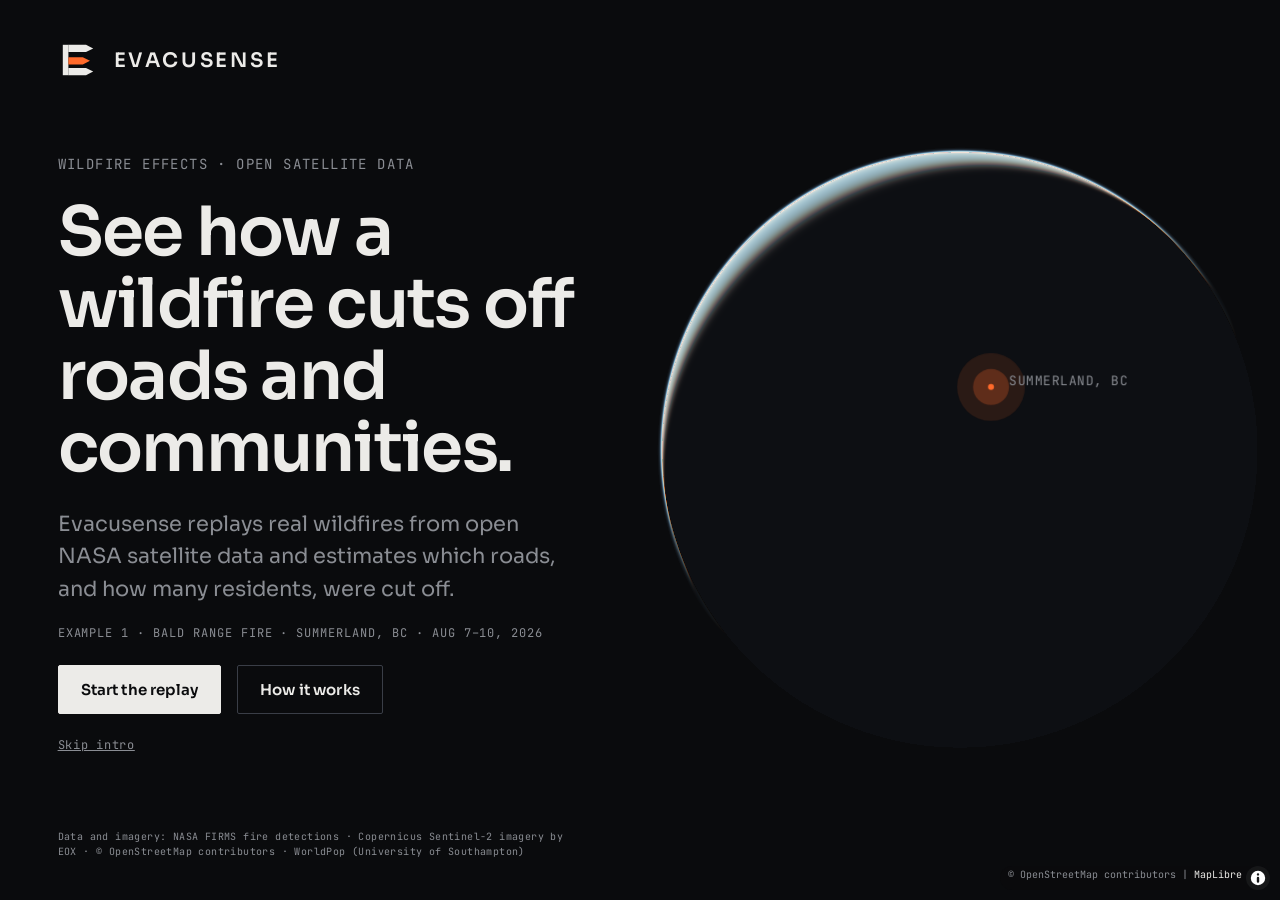
==== commit 02dc021c: "Route replay: Routes tab with 10 preset starting points, fire-only and Hwy 97 closure scenarios, map" ====
--- a/web/index.html
+++ b/web/index.html
@@ -3,7 +3,7 @@
 <head>
   <meta charset="utf-8">
   <meta name="viewport" content="width=device-width, initial-scale=1">
-  <title>Evacusense: wildfire effects replay</title>
+  <title>Evacusense</title>
   <link rel="icon" type="image/svg+xml" href="img/evacusense-icon.svg">
   <meta name="theme-color" content="#0a0b0d">
   <link rel="stylesheet" href="vendor/maplibre-gl.css">
@@ -91,6 +91,7 @@
         <button class="es-tab" role="tab" id="tab-briefing" data-tab="briefing" aria-selected="false" aria-controls="pane-briefing" tabindex="-1" type="button">Briefing</button>
         <button class="es-tab" role="tab" id="tab-areas" data-tab="areas" aria-selected="false" aria-controls="pane-areas" tabindex="-1" type="button">Areas <span id="areas-count" class="es-tab-count">0</span></button>
         <button class="es-tab" role="tab" id="tab-drive" data-tab="drive" aria-selected="false" aria-controls="pane-drive" tabindex="-1" type="button">Drive</button>
+        <button class="es-tab" role="tab" id="tab-routes" data-tab="routes" aria-selected="false" aria-controls="pane-routes" tabindex="-1" type="button">Routes</button>
         <button class="es-tab" role="tab" id="tab-burn" data-tab="burn" aria-selected="false" aria-controls="pane-burn" tabindex="-1" type="button">Burn scar</button>
         <button class="es-tab" role="tab" id="tab-about" data-tab="about" aria-selected="false" aria-controls="pane-about" tabindex="-1" type="button">About</button>
       </div>
@@ -137,9 +138,26 @@
           <div class="es-row"><span>Average</span><span><span id="s-mean" class="es-est">&ndash;</span><span class="es-est-tag">est.</span></span></div>
           <p class="es-note">Free-flow, no congestion, from 74 sample points in the example area.</p>
         </div>
+        <div id="pane-routes" class="es-pane" role="tabpanel" aria-labelledby="tab-routes" hidden>
+          <h3 class="es-pane-title">Route replay</h3>
+          <fieldset class="rr-scenarios">
+            <legend class="es-label">Scenario</legend>
+            <label class="es-radio"><input type="radio" name="rr-scenario" value="fire" checked><span class="es-radio-dot" aria-hidden="true"></span>Fire detections only</label>
+            <label class="es-radio"><input type="radio" name="rr-scenario" value="closure"><span class="es-radio-dot" aria-hidden="true"></span>What if the official Hwy 97 closure were impassable</label>
+          </fieldset>
+          <div class="es-label rr-label">Starting point</div>
+          <div id="rr-list" class="rr-list"><p class="es-note">Loading&hellip;</p></div>
+          <div id="rr-status" class="rr-status" aria-live="polite"></div>
+          <svg id="rr-chart" class="rr-chart" viewBox="0 0 240 96" role="img" aria-label="Estimated minimum drive time over the replay"></svg>
+          <p class="es-note rr-caption">estimated minimum drive time (free-flow, no congestion)</p>
+          <p class="es-note rr-wording">Pick a starting point to see the fastest route to an exit at each moment in one &ldquo;what if&rdquo; scenario. These are routes a driver <em>could</em> take in each scenario, not routes people took. The real closure conditions are unknown.
+            The closure is applied from Aug 8, 12:45 pm PDT, the first documented time (the first 3-hour step to include it is 3 pm).
+            Combining the closure with the fire marks would seal everyone in, so that combination is not shown.
+            Illustrative estimate from public data, not official guidance.</p>
+        </div>
         <div id="pane-burn" class="es-pane" role="tabpanel" aria-labelledby="tab-burn" hidden>
           <h3 class="es-pane-title">Burn scar</h3>
-          <p class="es-note es-pane-sub">Sentinel-2 satellite images of the same ground. Drag the divider on the map: left is before the fire, right is after.</p>
+          <p class="es-note es-pane-sub">Sentinel-2 satellite images of the same ground. Drag the divider on the map: left is before the fire, right is after. Click-to-inspect is switched off in this view.</p>
           <div class="es-dates">
             <div><span class="es-label">Before</span><span id="burn-date-before" class="es-date-val">&ndash;</span></div>
             <div><span class="es-label">After</span><span id="burn-date-after" class="es-date-val">&ndash;</span></div>
@@ -170,9 +188,7 @@
             speeds otherwise. &ldquo;Cut off +9.4 h&rdquo; means that many hours after the first satellite detection, most of an area&rsquo;s
             residents had lost every route to an exit. Satellites only see fire when they pass over. In the Summerland example, no detections
             were found near Peachland.</p>
-          <p class="es-note">Other scenario (sensitivity test, final step): the answer also depends on how Highway 97 is treated. Using only
-            the official Highway 97 closure gives about 390 residents cut off (est.); using only the fire marks gives about 1,440 (est.). The
-            live figure above does not change with this test.</p>
+          <p class="es-note">The headline range (820 to 1,440 est.) is the default scenario. Two separate tests give different answers: treating only the official Highway 97 closure as closed gives about 390 (est.), and treating both together as closed seals in nearly everyone (about 13,000), which cannot be right because Summerland was evacuated. The live figure does not change with these tests.</p>
         </div>
       </div>
     </section>
@@ -210,6 +226,7 @@
     <div><span class="es-swatch es-swatch--exit"></span>Exit route</div>
     <div><span class="es-swatch es-swatch--point"></span>Exit and sample points</div>
     <div class="es-legend-note">Places appear when zoomed in</div>
+    <div class="es-legend-note">Click an empty spot to inspect it</div>
   </div>
 
   <div id="burn-divider" aria-label="Before and after divider" role="slider" tabindex="0" aria-valuemin="0" aria-valuemax="100" hidden>
@@ -219,10 +236,21 @@
   </div>
   <p id="burn-caption" class="es-credits" hidden></p>
 
+  <aside id="inspect" class="es-panel" role="dialog" aria-label="Inspect a point" hidden>
+    <div class="inspect-head">
+      <span id="inspect-title" class="es-label">Inspect</span>
+      <button id="inspect-close" class="inspect-x" type="button" aria-label="Close" title="Close (Esc)">&times;</button>
+    </div>
+    <div id="inspect-body"></div>
+    <div id="inspect-foot"></div>
+  </aside>
+
   <div id="mark-tip" role="tooltip" hidden></div>
 
   <script src="vendor/maplibre-gl.js"></script>
   <script src="tour.js"></script>
   <script src="app.js"></script>
+  <script src="inspect.js"></script>
+  <script src="routes.js"></script>
 </body>
 </html>
--- a/web/style.css
+++ b/web/style.css
@@ -415,3 +415,86 @@
 .burn-tag--before { right: 22px; }
 .burn-tag--after { left: 22px; }
 #burn-caption { position: fixed; left: 24px; bottom: 34px; z-index: 7; max-width: 420px; margin: 0; padding: 8px 10px; background: rgba(12, 14, 18, 0.88); border: 1px solid var(--es-line); }
+
+/* =============== Click-to-inspect card and marker =============== */
+#inspect { display: flex; flex-direction: column; position: fixed; right: 24px; top: 144px; width: 316px; max-height: calc(100vh - 144px - var(--es-bar-bottom) - var(--es-bar-h) - 14px);
+           z-index: 7; padding: 14px 16px; background: #12161c; border: 1px solid var(--es-text-soft); border-top: 3px solid var(--es-text);
+           scrollbar-width: thin; scrollbar-color: var(--es-line-strong) transparent; }
+#inspect[hidden] { display: none; }
+body:not(.replay) #inspect, body.burn #inspect { display: none; }
+.inspect-head { display: flex; justify-content: space-between; align-items: center; padding-bottom: 8px; border-bottom: 1px solid var(--es-line-strong); }
+.inspect-head .es-label { color: var(--es-text); font-size: 11px; }
+.inspect-x { width: 24px; height: 24px; padding: 0; font-size: 18px; line-height: 1; color: var(--es-muted); background: none; border: 0; border-radius: var(--es-radius); cursor: pointer; }
+.inspect-x:hover { color: var(--es-text); background: rgba(236, 235, 232, 0.08); }
+.inspect-when { margin: 8px 0 0; font: 400 11px var(--es-mono); letter-spacing: 0.04em; color: var(--es-text-soft); }
+.inspect-section { margin: 12px 0 4px; font: 400 10px var(--es-mono); letter-spacing: 0.1em; text-transform: uppercase; color: var(--es-muted); }
+.inspect-row { display: flex; justify-content: space-between; gap: 12px; padding: 3px 0; font-size: 12.5px; line-height: 1.4; }
+.inspect-label { color: var(--es-muted); flex: none; max-width: 42%; }
+.inspect-value { text-align: right; color: var(--es-text); }
+.inspect-timeline { position: relative; height: 14px; margin: 14px 4px 4px; }
+.inspect-timeline::before { content: ""; position: absolute; left: 0; right: 0; top: 6px; height: 2px; background: var(--es-line-strong); }
+.tl-now { position: absolute; top: 1px; width: 1px; height: 12px; background: var(--es-text-soft); }
+.tl-dot { position: absolute; top: 2px; width: 10px; height: 10px; margin-left: -5px; }
+.tl-fire { background: var(--es-fire); border-radius: 50%; }
+.tl-cut { background: var(--es-text); transform: rotate(45deg) scale(0.8); }
+.inspect-timeline-ends { font: 400 10px var(--es-mono); color: var(--es-muted); line-height: 1.5; }
+.inspect-source { margin-top: 10px; }
+.inspect-disclaimer { margin-top: 6px; color: var(--es-text-soft); }
+.es-inspect-marker { width: 18px; height: 18px; border: 2px solid var(--es-text); border-radius: 50%; background: rgba(12, 14, 18, 0.55); cursor: pointer; }
+.es-inspect-marker::after { content: ""; position: absolute; left: 50%; top: 50%; width: 4px; height: 4px; margin: -2px 0 0 -2px; background: var(--es-text); border-radius: 50%; }
+
+#inspect-body { overflow-y: auto; min-height: 0; flex: 1; scrollbar-width: thin; scrollbar-color: var(--es-line-strong) transparent; }
+#inspect-foot { flex: none; margin-top: 8px; padding-top: 8px; border-top: 1px solid var(--es-line-strong); }
+#inspect-foot .es-note { margin: 0 0 4px; font-size: 10px; line-height: 1.4; }
+body.inspecting #legend { opacity: 0; visibility: hidden; pointer-events: none; }
+.inspect-timeline { margin-top: 10px; }
+.inspect-row { font-size: 12px; padding: 2px 0; }
+.inspect-section { margin-top: 10px; }
+
+.inspect-label { max-width: 38%; }
+.inspect-row { padding: 1px 0; }
+.inspect-section { margin-top: 8px; }
+
+/* the button inside a clicked road popup */
+.road-popup-inspect { margin-top: 8px; width: 100%; padding: 6px 10px; background: transparent; }
+
+/* =============== Route replay tab =============== */
+.rr-scenarios { border: 0; margin: 6px 0 8px; padding: 0; min-width: 0; }
+.rr-scenarios legend { padding: 0; margin-bottom: 4px; }
+.es-radio { display: flex; align-items: flex-start; gap: 8px; margin: 4px 0; font-size: 12px; line-height: 1.35; cursor: pointer; }
+.es-radio input { position: absolute; opacity: 0; width: 0; height: 0; }
+.es-radio-dot { width: 12px; height: 12px; flex: none; margin-top: 2px; border: 1px solid var(--es-muted); border-radius: 50%; position: relative; transition: border-color 0.15s; }
+.es-radio-dot::after { content: ""; position: absolute; inset: 2px; border-radius: 50%; background: var(--es-text); transform: scale(0); transition: transform 0.15s; }
+.es-radio input:checked + .es-radio-dot { border-color: var(--es-text); }
+.es-radio input:checked + .es-radio-dot::after { transform: scale(1); }
+.es-radio input:focus-visible + .es-radio-dot { outline: 2px solid var(--es-fire); outline-offset: 2px; }
+.rr-label { margin: 8px 0 4px; }
+.rr-list { display: flex; flex-direction: column; gap: 1px; }
+.rr-origin { text-align: left; padding: 4px 8px; font: 400 12px var(--es-font); color: var(--es-text-soft); background: none; border: 0; border-left: 2px solid transparent; border-radius: 0; cursor: pointer; }
+.rr-origin:hover { color: var(--es-text); background: rgba(236, 235, 232, 0.05); }
+.rr-origin[aria-pressed="true"] { color: var(--es-text); border-left-color: var(--es-text); background: rgba(236, 235, 232, 0.08); }
+.rr-origin:focus-visible { outline: 2px solid var(--es-fire); outline-offset: -2px; }
+.rr-status { margin: 10px 0 2px; padding: 8px 0; border-top: 1px solid var(--es-line); }
+.rr-when { font: 400 10px var(--es-mono); letter-spacing: 0.06em; color: var(--es-muted); }
+.rr-what { font: 600 15px var(--es-font); margin-top: 2px; }
+.rr-none .rr-what { color: var(--es-muted); font-weight: 400; }
+.rr-diff { font-size: 11px; color: var(--es-text-soft); margin-top: 2px; }
+.rr-chart { width: 100%; height: auto; display: block; }
+.rr-grid { stroke: var(--es-line); stroke-width: 1; }
+.rr-axis { fill: var(--es-muted); font: 400 9px var(--es-mono); }
+.rr-linepath { fill: none; stroke: var(--es-route-exit); stroke-width: 2; stroke-linejoin: round; }
+.rr-now { stroke: var(--es-text-soft); stroke-width: 1; }
+.rr-dot { fill: var(--es-route-exit); stroke: var(--es-bg); stroke-width: 2; }
+.rr-dot-none { fill: var(--es-bg); stroke: var(--es-muted); stroke-width: 1.5; }
+.rr-noroute { fill: rgba(236, 235, 232, 0.06); stroke: var(--es-line-strong); stroke-dasharray: 3 3; }
+.rr-closure { stroke: var(--es-muted); stroke-dasharray: 3 3; }
+.rr-caption { margin-top: 2px; }
+.rr-wording { margin-top: 10px; }
+
+/* a more compact route tab, so the chart is visible without scrolling */
+.rr-scenarios { margin: 0 0 4px; }
+.es-radio { margin: 2px 0; font-size: 11.5px; }
+.rr-label { margin: 6px 0 2px; }
+.rr-origin { padding: 2px 8px; font-size: 11.5px; line-height: 1.3; }
+.rr-status { margin: 6px 0 0; padding: 6px 0 2px; }
+.rr-what { font-size: 14px; }
